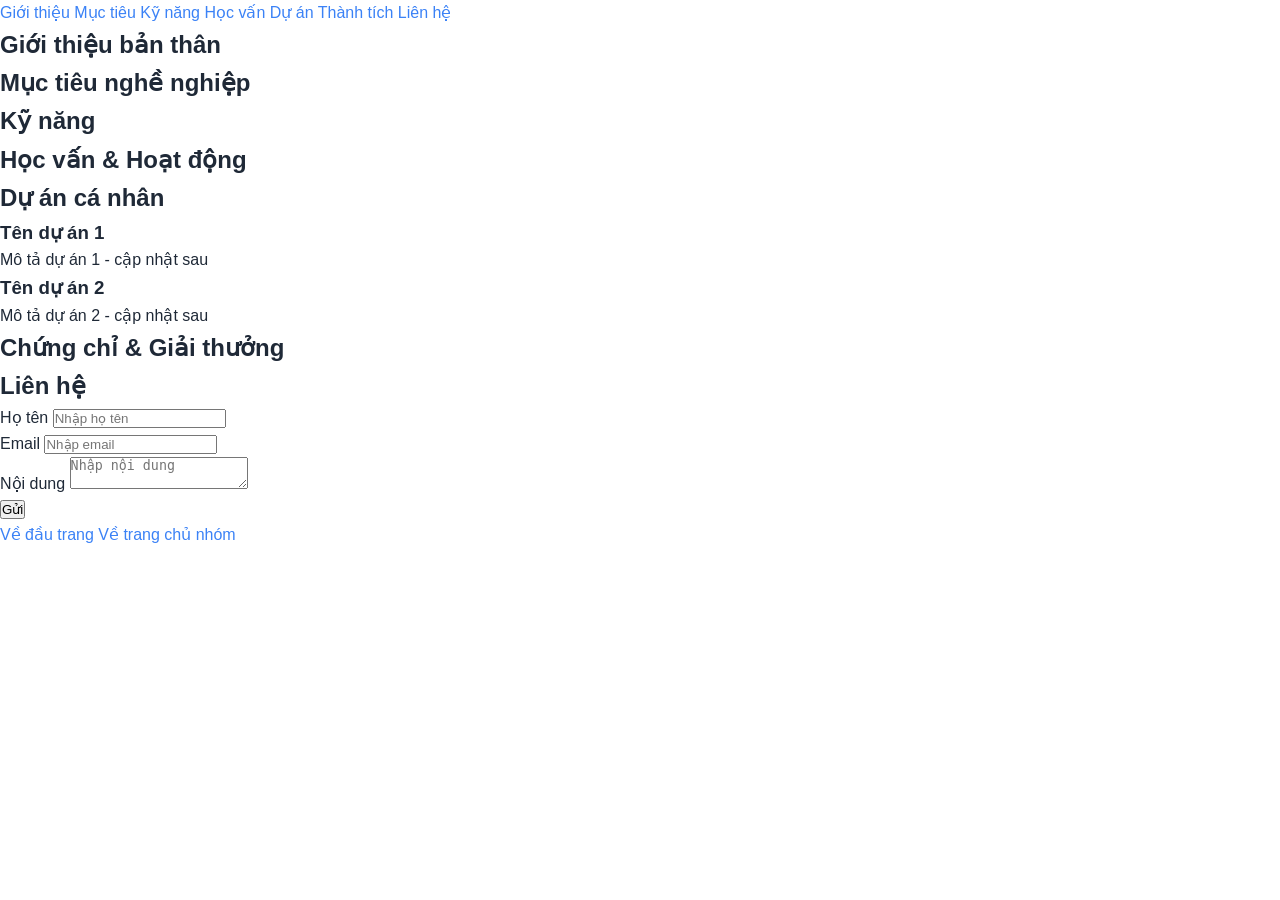
==== members/bao1.html @ be01720e "feat: setup project structure and template files for 6 members" ====
<!--
  bao1.html
  Mục đích: Trang portfolio cá nhân của Bảo 1.
  AI ĐƯỢC SỬA – Chỉ Bảo 1 sửa.
-->
<!DOCTYPE html>
<html lang="vi" data-theme="light">
<head>
  <meta charset="UTF-8">
  <meta name="viewport" content="width=device-width, initial-scale=1.0">
  <title>Portfolio - Bảo 1</title>
  <link rel="stylesheet" href="../css/base.css">
  <link rel="stylesheet" href="../css/member-common.css">
  <link rel="stylesheet" href="../css/members/bao1.css">
</head>
<body>

  <header class="site-header">
    <nav class="main-nav">
      <a href="#about">Giới thiệu</a>
      <a href="#goal">Mục tiêu</a>
      <a href="#skills">Kỹ năng</a>
      <a href="#education">Học vấn</a>
      <a href="#projects">Dự án</a>
      <a href="#awards">Thành tích</a>
      <a href="#contact">Liên hệ</a>
    </nav>
  </header>

  <main>

    <section id="about">
      <h1>Giới thiệu bản thân</h1>
    </section>

    <section id="goal">
      <h2>Mục tiêu nghề nghiệp</h2>
    </section>

    <section id="skills">
      <h2>Kỹ năng</h2>
    </section>

    <section id="education">
      <h2>Học vấn &amp; Hoạt động</h2>
    </section>

    <section id="projects">
      <h2>Dự án cá nhân</h2>
      <div class="project-card">
        <h3>Tên dự án 1</h3>
        <p>Mô tả dự án 1 - cập nhật sau</p>
      </div>
      <div class="project-card">
        <h3>Tên dự án 2</h3>
        <p>Mô tả dự án 2 - cập nhật sau</p>
      </div>
    </section>

    <section id="awards">
      <h2>Chứng chỉ &amp; Giải thưởng</h2>
    </section>

    <section id="contact">
      <h2>Liên hệ</h2>
      <form id="contact-form">
        <div class="form-group">
          <label for="contact-name">Họ tên</label>
          <input type="text" id="contact-name" name="name" placeholder="Nhập họ tên">
          <span class="error-message"></span>
        </div>
        <div class="form-group">
          <label for="contact-email">Email</label>
          <input type="email" id="contact-email" name="email" placeholder="Nhập email">
          <span class="error-message"></span>
        </div>
        <div class="form-group">
          <label for="contact-message">Nội dung</label>
          <textarea id="contact-message" name="message" placeholder="Nhập nội dung"></textarea>
          <span class="error-message"></span>
        </div>
        <button type="submit">Gửi</button>
      </form>
      <div id="contact-success" style="display:none;">
        Gửi thành công! Cảm ơn bạn đã liên hệ.
      </div>
    </section>

  </main>

  <footer class="site-footer">
    <a href="#" class="btn-top">Về đầu trang</a>
    <a href="../index.html" class="btn-home">Về trang chủ nhóm</a>
  </footer>

  <script src="../js/data.js"></script>
  <script src="../js/common.js"></script>
  <script src="../js/contact.js"></script>
  <script src="../js/members/bao1.js"></script>

</body>
</html>
---- css/base.css ----
/*
 * base.css
 * Mục đích: Khai báo biến CSS toàn cục, reset cơ bản, chế độ tối.
 * AI ĐƯỢC SỬA – Chỉ người phụ trách khung sửa.
 */

/* === Biến màu & font (sẽ chốt sau) === */
:root {
  --color-primary: #3b82f6;
  --color-primary-dark: #2563eb;
  --color-bg: #ffffff;
  --color-bg-secondary: #f3f4f6;
  --color-text: #1f2937;
  --color-text-secondary: #6b7280;
  --color-border: #e5e7eb;
  --color-success: #22c55e;
  --color-error: #ef4444;

  --font-family: "Segoe UI", Roboto, Arial, sans-serif; /* sẽ chốt sau */
  --font-size-base: 16px;
  --font-size-sm: 14px;
  --font-size-lg: 20px;
  --font-size-xl: 28px;

  --spacing-xs: 4px;
  --spacing-sm: 8px;
  --spacing-md: 16px;
  --spacing-lg: 24px;
  --spacing-xl: 32px;

  --border-radius: 8px;
  --border-radius-lg: 16px;
}

/* === Chế độ tối === */
[data-theme="dark"] {
  --color-primary: #60a5fa;
  --color-primary-dark: #3b82f6;
  --color-bg: #111827;
  --color-bg-secondary: #1f2937;
  --color-text: #f9fafb;
  --color-text-secondary: #9ca3af;
  --color-border: #374151;
}

/* === Reset cơ bản === */
*,
*::before,
*::after {
  box-sizing: border-box;
  margin: 0;
  padding: 0;
}

html {
  font-size: var(--font-size-base);
  scroll-behavior: smooth;
}

body {
  font-family: var(--font-family);
  color: var(--color-text);
  background-color: var(--color-bg);
  line-height: 1.6;
}

a {
  color: var(--color-primary);
  text-decoration: none;
}

img {
  max-width: 100%;
  height: auto;
  display: block;
}
---- css/member-common.css ----
/*
 * member-common.css
 * Mục đích: Khung chung cho trang cá nhân thành viên + style form liên hệ.
 * AI ĐƯỢC SỬA – Chỉ người phụ trách khung sửa.
 */

/* TODO: Style cho header, nav trang cá nhân */
/* TODO: Style cho các section chung (about, goal, skills, education, projects, awards) */
/* TODO: Style cho .project-card */
/* TODO: Style cho form liên hệ (#contact-form) */
/* TODO: Style cho .error-message, #contact-success */
/* TODO: Style cho footer trang cá nhân */
/* TODO: Responsive cho màn hình nhỏ */
---- css/members/bao1.css ----
/*
 * bao1.css
 * Mục đích: Đây là nơi cá nhân hóa giao diện của Bảo 1,
 *           ghi đè biến màu của base.css nếu muốn.
 * AI ĐƯỢC SỬA – Chỉ Bảo 1 sửa.
 */
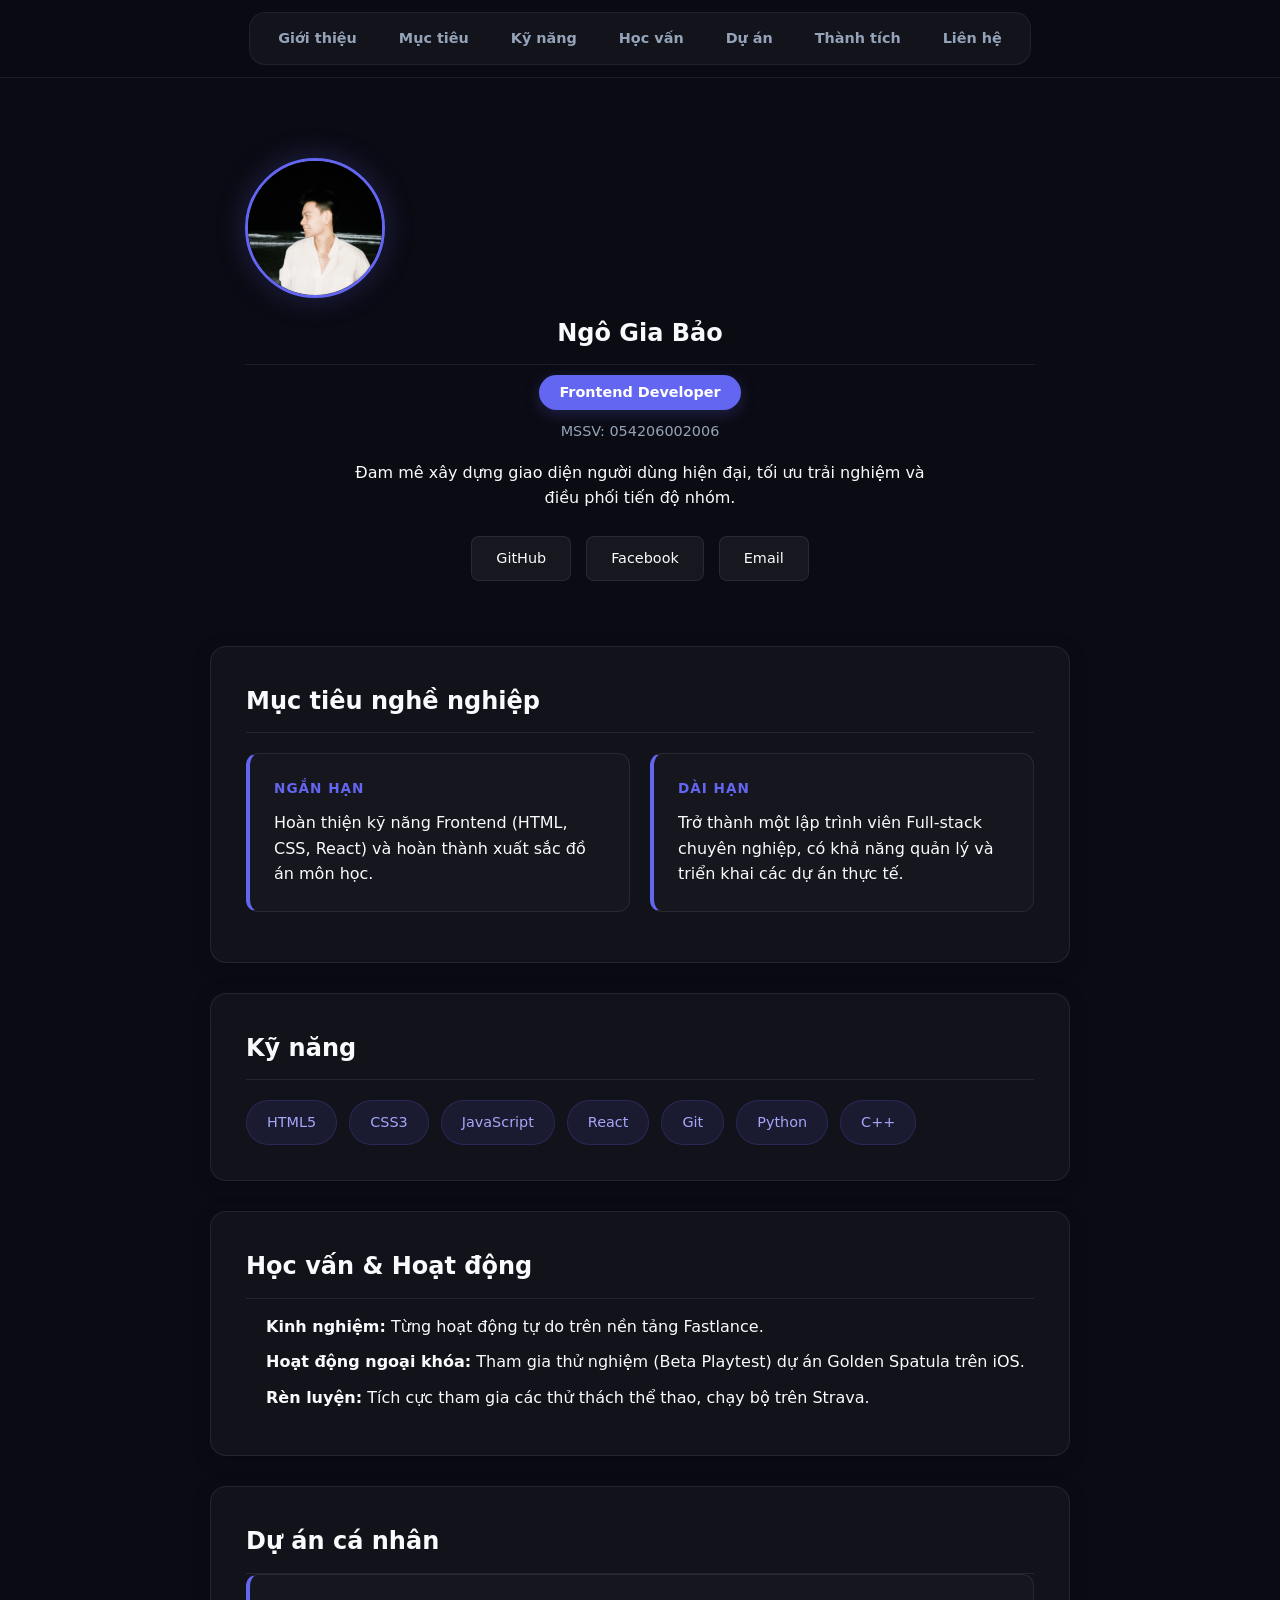
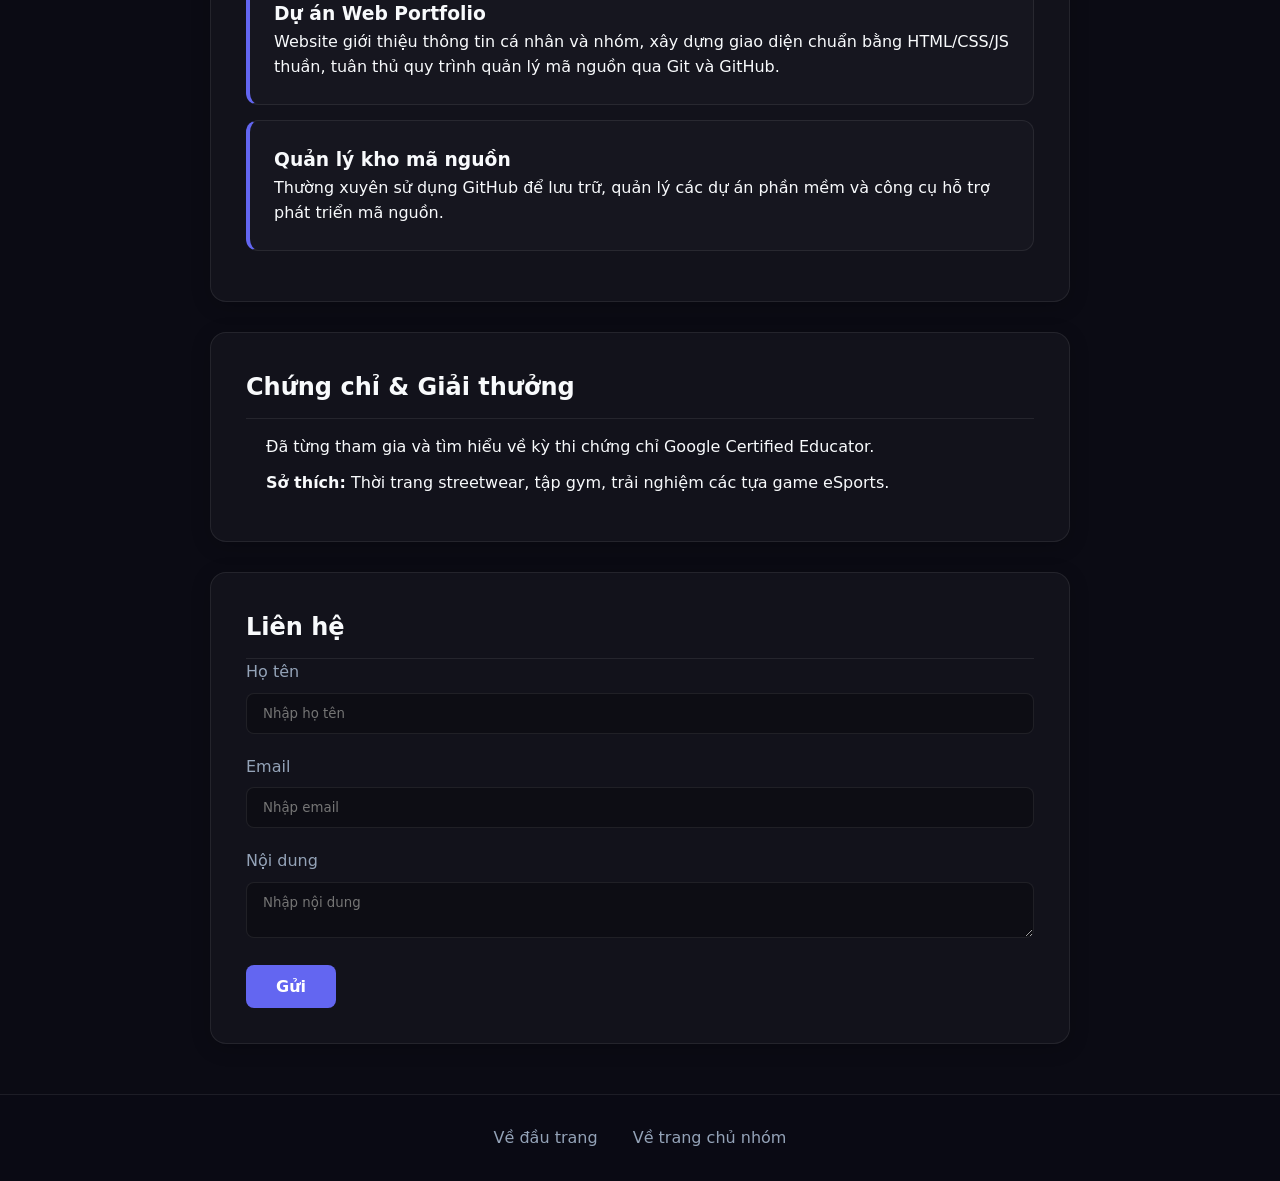
==== commit f136c68b: "Cập nhật giao diện trang bao1.html, css và avatar" ====
--- a/members/bao1.html
+++ b/members/bao1.html
@@ -1,20 +1,16 @@
-<!--
-  bao1.html
-  Mục đích: Trang portfolio cá nhân của Bảo 1.
-  AI ĐƯỢC SỬA – Chỉ Bảo 1 sửa.
--->
 <!DOCTYPE html>
-<html lang="vi" data-theme="light">
+<html lang="vi" data-theme="dark">
 <head>
   <meta charset="UTF-8">
   <meta name="viewport" content="width=device-width, initial-scale=1.0">
-  <title>Portfolio - Bảo 1</title>
+  <title>Portfolio - Ngô Gia Bảo</title>
   <link rel="stylesheet" href="../css/base.css">
   <link rel="stylesheet" href="../css/member-common.css">
   <link rel="stylesheet" href="../css/members/bao1.css">
 </head>
 <body>
 
+  <!-- ===== HEADER & NAV ===== -->
   <header class="site-header">
     <nav class="main-nav">
       <a href="#about">Giới thiệu</a>
@@ -27,57 +23,99 @@
     </nav>
   </header>
 
+  <!-- ===== MAIN CONTENT ===== -->
   <main>
 
-    <section id="about">
-      <h1>Giới thiệu bản thân</h1>
+    <!-- Section 1: Giới thiệu bản thân -->
+    <section id="about" class="hero-section">
+      <img src="../images/bao1/avatar.jpg" alt="Ngô Gia Bảo" class="avatar">
+      <h1>Ngô Gia Bảo</h1>
+      <span class="role-badge">Frontend Developer</span>
+      <p class="mssv">MSSV: 054206002006</p>
+      <p class="intro-text">Đam mê xây dựng giao diện người dùng hiện đại, tối ưu trải nghiệm và điều phối tiến độ nhóm.</p>
+      <div class="social-links">
+        <a href="https://github.com/gbao2510" target="_blank" class="social-btn">GitHub</a>
+        <a href="https://www.facebook.com/whos.gb" target="_blank" class="social-btn">Facebook</a>
+        <a href="mailto:baong2006@ut.edu" class="social-btn">Email</a>
+      </div>
     </section>
 
+    <!-- Section 2: Mục tiêu nghề nghiệp -->
     <section id="goal">
       <h2>Mục tiêu nghề nghiệp</h2>
+      <div class="goal-grid">
+        <div class="goal-card">
+          <div class="goal-tag">Ngắn hạn</div>
+          <p>Hoàn thiện kỹ năng Frontend (HTML, CSS, React) và hoàn thành xuất sắc đồ án môn học.</p>
+        </div>
+        <div class="goal-card">
+          <div class="goal-tag">Dài hạn</div>
+          <p>Trở thành một lập trình viên Full-stack chuyên nghiệp, có khả năng quản lý và triển khai các dự án thực tế.</p>
+        </div>
+      </div>
     </section>
 
+    <!-- Section 3: Kỹ năng -->
     <section id="skills">
       <h2>Kỹ năng</h2>
+      <div class="skills-grid">
+        <span class="skill-chip">HTML5</span>
+        <span class="skill-chip">CSS3</span>
+        <span class="skill-chip">JavaScript</span>
+        <span class="skill-chip">React</span>
+        <span class="skill-chip">Git</span>
+        <span class="skill-chip">Python</span>
+        <span class="skill-chip">C++</span>
+      </div>
     </section>
 
+    <!-- Section 4: Học vấn & Hoạt động -->
     <section id="education">
       <h2>Học vấn &amp; Hoạt động</h2>
+      <ul>
+        <li><strong>Kinh nghiệm:</strong> Từng hoạt động tự do trên nền tảng Fastlance.</li>
+        <li><strong>Hoạt động ngoại khóa:</strong> Tham gia thử nghiệm (Beta Playtest) dự án Golden Spatula trên iOS.</li>
+        <li><strong>Rèn luyện:</strong> Tích cực tham gia các thử thách thể thao, chạy bộ trên Strava.</li>
+      </ul>
     </section>
 
+    <!-- Section 5: Dự án cá nhân -->
     <section id="projects">
       <h2>Dự án cá nhân</h2>
       <div class="project-card">
-        <h3>Tên dự án 1</h3>
-        <p>Mô tả dự án 1 - cập nhật sau</p>
+        <h3>Dự án Web Portfolio</h3>
+        <p>Website giới thiệu thông tin cá nhân và nhóm, xây dựng giao diện chuẩn bằng HTML/CSS/JS thuần, tuân thủ quy trình quản lý mã nguồn qua Git và GitHub.</p>
       </div>
       <div class="project-card">
-        <h3>Tên dự án 2</h3>
-        <p>Mô tả dự án 2 - cập nhật sau</p>
+        <h3>Quản lý kho mã nguồn</h3>
+        <p>Thường xuyên sử dụng GitHub để lưu trữ, quản lý các dự án phần mềm và công cụ hỗ trợ phát triển mã nguồn.</p>
       </div>
     </section>
 
+    <!-- Section 6: Chứng chỉ & Giải thưởng -->
     <section id="awards">
       <h2>Chứng chỉ &amp; Giải thưởng</h2>
+      <ul>
+        <li>Đã từng tham gia và tìm hiểu về kỳ thi chứng chỉ Google Certified Educator.</li>
+        <li><strong>Sở thích:</strong> Thời trang streetwear, tập gym, trải nghiệm các tựa game eSports.</li>
+      </ul>
     </section>
 
+    <!-- Section 7: Form liên hệ -->
     <section id="contact">
       <h2>Liên hệ</h2>
       <form id="contact-form">
         <div class="form-group">
           <label for="contact-name">Họ tên</label>
           <input type="text" id="contact-name" name="name" placeholder="Nhập họ tên">
-          <span class="error-message"></span>
         </div>
         <div class="form-group">
           <label for="contact-email">Email</label>
           <input type="email" id="contact-email" name="email" placeholder="Nhập email">
-          <span class="error-message"></span>
         </div>
         <div class="form-group">
           <label for="contact-message">Nội dung</label>
           <textarea id="contact-message" name="message" placeholder="Nhập nội dung"></textarea>
-          <span class="error-message"></span>
         </div>
         <button type="submit">Gửi</button>
       </form>
@@ -88,15 +126,17 @@
 
   </main>
 
+  <!-- ===== FOOTER ===== -->
   <footer class="site-footer">
     <a href="#" class="btn-top">Về đầu trang</a>
     <a href="../index.html" class="btn-home">Về trang chủ nhóm</a>
   </footer>
 
+  <!-- ===== JS ===== -->
   <script src="../js/data.js"></script>
   <script src="../js/common.js"></script>
   <script src="../js/contact.js"></script>
   <script src="../js/members/bao1.js"></script>
 
 </body>
-</html>
+</html>
--- a/css/base.css
+++ b/css/base.css
@@ -1,76 +1,449 @@
-/*
- * base.css
- * Mục đích: Khai báo biến CSS toàn cục, reset cơ bản, chế độ tối.
- * AI ĐƯỢC SỬA – Chỉ người phụ trách khung sửa.
- */
-
-/* === Biến màu & font (sẽ chốt sau) === */
+/* ============================================================
+   🎨 BASE STYLESHEET — PORTFOLIO NHÓM 03
+   ============================================================
+   Mục đích: Biến CSS toàn cục, reset cơ bản, dark mode,
+   preloader, custom cursor, typography & hiệu ứng dùng chung.
+   ============================================================ */
+
+/* ============================================================
+   BIẾN CSS (CSS VARIABLES) — Ký hiệu thiết kế
+   ============================================================ */
 :root {
-  --color-primary: #3b82f6;
-  --color-primary-dark: #2563eb;
-  --color-bg: #ffffff;
-  --color-bg-secondary: #f3f4f6;
-  --color-text: #1f2937;
-  --color-text-secondary: #6b7280;
-  --color-border: #e5e7eb;
-  --color-success: #22c55e;
-  --color-error: #ef4444;
-
-  --font-family: "Segoe UI", Roboto, Arial, sans-serif; /* sẽ chốt sau */
-  --font-size-base: 16px;
-  --font-size-sm: 14px;
-  --font-size-lg: 20px;
-  --font-size-xl: 28px;
-
-  --spacing-xs: 4px;
-  --spacing-sm: 8px;
-  --spacing-md: 16px;
-  --spacing-lg: 24px;
-  --spacing-xl: 32px;
-
-  --border-radius: 8px;
-  --border-radius-lg: 16px;
-}
-
-/* === Chế độ tối === */
+  /* Màu sắc (Colors) — Giao diện Sáng (Light Theme) */
+  --bg-primary: #FAFAFF;
+  --bg-secondary: #F3F4F8;
+  --bg-card: #ffffff;
+  --bg-dark-section: #0F0F1A;
+  --text-primary: #111827;
+  --text-secondary: #6B7280;
+  --text-muted: #9CA3AF;
+  --text-on-dark: #F3F4F6;
+  --border-color: rgba(17, 24, 39, 0.08);
+  --border-hover: rgba(17, 24, 39, 0.16);
+
+  /* Accent — Bảng màu Indigo */
+  --accent: #4F46E5;
+  --accent-dark: #3730A3;
+  --accent-glow: rgba(79, 70, 229, 0.18);
+  --accent-text: #FFFFFF;
+
+  /* Gradient cho chữ "03" */
+  --gradient-03: linear-gradient(135deg, #4F46E5 0%, #7C3AED 100%);
+
+  /* Thanh điều hướng mờ */
+  --navbar-bg: rgba(250, 250, 255, 0.85);
+  --overlay-bg: rgba(0, 0, 0, 0.65);
+  --overlay-bg-strong: rgba(0, 0, 0, 0.8);
+  --footer-border: rgba(255, 255, 255, 0.05);
+
+  /* Màn hình tải (Preloader) */
+  --preloader-bg: var(--accent);
+  --preloader-text: var(--accent-text);
+  --preloader-bar-bg: rgba(255, 255, 255, 0.25);
+  --preloader-bar-fill: var(--accent-text);
+
+  /* Kiểu chữ (Typography) */
+  --font-primary: "Inter", -apple-system, BlinkMacSystemFont, "Segoe UI", sans-serif;
+  --font-display: "Space Grotesk", "Inter", sans-serif;
+
+  /* Khoảng cách (Spacing) */
+  --section-padding: 120px 0;
+  --container-width: 1200px;
+  --container-padding: 0 clamp(20px, 5vw, 80px);
+
+  /* Hiệu ứng chuyển cảnh (Transitions) */
+  --ease-out-expo: cubic-bezier(0.16, 1, 0.3, 1);
+  --ease-out-quart: cubic-bezier(0.25, 1, 0.5, 1);
+  --transition-fast: 0.2s var(--ease-out-quart);
+  --transition-medium: 0.4s var(--ease-out-expo);
+  --transition-slow: 0.8s var(--ease-out-expo);
+
+  /* Bo góc (Border Radius) */
+  --radius-sm: 8px;
+  --radius-md: 12px;
+  --radius-lg: 20px;
+  --radius-xl: 28px;
+
+  /* Đổ bóng (Shadows) */
+  --shadow-sm: 0 1px 3px rgba(0, 0, 0, 0.04), 0 1px 2px rgba(0, 0, 0, 0.06);
+  --shadow-md: 0 4px 16px rgba(0, 0, 0, 0.06), 0 1px 4px rgba(0, 0, 0, 0.04);
+  --shadow-lg: 0 12px 40px rgba(0, 0, 0, 0.08), 0 4px 12px rgba(0, 0, 0, 0.04);
+  --shadow-xl: 0 20px 60px rgba(0, 0, 0, 0.1), 0 8px 20px rgba(0, 0, 0, 0.06);
+}
+
+/* Giao diện Tối (Dark Theme) */
 [data-theme="dark"] {
-  --color-primary: #60a5fa;
-  --color-primary-dark: #3b82f6;
-  --color-bg: #111827;
-  --color-bg-secondary: #1f2937;
-  --color-text: #f9fafb;
-  --color-text-secondary: #9ca3af;
-  --color-border: #374151;
-}
-
-/* === Reset cơ bản === */
-*,
-*::before,
-*::after {
-  box-sizing: border-box;
+  --bg-primary: #0F0F1A;
+  --bg-secondary: #181828;
+  --bg-card: #1E1E32;
+  --bg-dark-section: #0A0A12;
+  --text-primary: #F3F4F6;
+  --text-secondary: #9CA3AF;
+  --text-muted: #6B7280;
+  --text-on-dark: #F3F4F6;
+  --border-color: rgba(255, 255, 255, 0.08);
+  --border-hover: rgba(255, 255, 255, 0.18);
+
+  /* Accent Tối: Sáng hơn một chút (#6366F1) để đủ tương phản trên nền tối */
+  --accent: #6366F1;
+  --accent-dark: #4F46E5;
+  --accent-glow: rgba(99, 102, 241, 0.25);
+  --accent-text: #FFFFFF;
+
+  /* Gradient cho chữ "03" */
+  --gradient-03: linear-gradient(135deg, #4F46E5 0%, #7C3AED 100%);
+
+  /* Thanh điều hướng mờ */
+  --navbar-bg: rgba(15, 15, 26, 0.85);
+  --overlay-bg: rgba(0, 0, 0, 0.65);
+  --overlay-bg-strong: rgba(0, 0, 0, 0.8);
+  --footer-border: rgba(255, 255, 255, 0.05);
+
+  /* Màn hình tải (Preloader) */
+  --preloader-bg: var(--accent);
+  --preloader-text: var(--accent-text);
+  --preloader-bar-bg: rgba(255, 255, 255, 0.25);
+  --preloader-bar-fill: var(--accent-text);
+
+  --shadow-sm: 0 1px 3px rgba(0, 0, 0, 0.3);
+  --shadow-md: 0 4px 16px rgba(0, 0, 0, 0.4);
+  --shadow-lg: 0 12px 40px rgba(0, 0, 0, 0.5);
+  --shadow-xl: 0 20px 60px rgba(0, 0, 0, 0.6);
+}
+
+/* ============================================================
+   RESET VÀ STYLE CƠ BẢN (RESET & BASE STYLES)
+   ============================================================ */
+*, *::before, *::after {
   margin: 0;
   padding: 0;
+  box-sizing: border-box;
 }
 
 html {
-  font-size: var(--font-size-base);
   scroll-behavior: smooth;
+  font-size: 16px;
+  -webkit-font-smoothing: antialiased;
+  -moz-osx-font-smoothing: grayscale;
 }
 
 body {
-  font-family: var(--font-family);
-  color: var(--color-text);
-  background-color: var(--color-bg);
+  font-family: var(--font-primary);
+  background-color: var(--bg-primary);
+  color: var(--text-primary);
   line-height: 1.6;
+  overflow-x: hidden;
+  transition: background-color 0.5s var(--ease-out-expo),
+              color 0.5s var(--ease-out-expo);
+}
+
+body.modal-open {
+  overflow: hidden;
 }
 
 a {
-  color: var(--color-primary);
   text-decoration: none;
+  color: inherit;
+  transition: color var(--transition-fast);
+}
+
+ul {
+  list-style: none;
 }
 
 img {
   max-width: 100%;
-  height: auto;
   display: block;
 }
+
+button {
+  border: none;
+  background: none;
+  cursor: pointer;
+  font-family: inherit;
+}
+
+/* ============================================================
+   CÁC NÚT BẤM (BUTTONS)
+   ============================================================ */
+.btn {
+  display: inline-flex;
+  align-items: center;
+  gap: 8px;
+  padding: 14px 28px;
+  font-size: 0.9rem;
+  font-weight: 600;
+  border-radius: var(--radius-xl);
+  transition: all var(--transition-medium);
+  cursor: pointer;
+  letter-spacing: 0.01em;
+}
+
+.btn-primary {
+  background: var(--accent);
+  color: var(--accent-text);
+  box-shadow: 0 4px 20px var(--accent-glow);
+}
+
+.btn-primary:hover {
+  background: var(--accent-dark);
+  transform: translateY(-2px);
+  box-shadow: 0 8px 30px var(--accent-glow);
+}
+
+.btn-primary svg {
+  transition: transform var(--transition-fast);
+}
+
+.btn-primary:hover svg {
+  transform: translate(3px, -3px);
+}
+
+.btn-outline {
+  border: 1.5px solid var(--border-hover);
+  color: var(--text-primary);
+  background: transparent;
+}
+
+.btn-outline:hover {
+  border-color: var(--accent);
+  color: var(--accent);
+  background: var(--accent-glow);
+  transform: translateY(-2px);
+}
+
+/* ============================================================
+   MÀN HÌNH TẢI (PRELOADER)
+   ============================================================ */
+#preloader {
+  position: fixed;
+  top: 0;
+  left: 0;
+  width: 100%;
+  height: 100%;
+  background: var(--preloader-bg);
+  z-index: 10000;
+  display: flex;
+  flex-direction: column;
+  align-items: center;
+  justify-content: center;
+  gap: 30px;
+  transition: transform 0.8s var(--ease-out-expo);
+}
+
+#preloader.done {
+  transform: translateY(-100%);
+  pointer-events: none;
+}
+
+.preloader-text {
+  display: flex;
+  flex-direction: column;
+  align-items: center;
+  gap: 2px;
+}
+
+.preloader-hello,
+.preloader-world {
+  font-family: var(--font-display);
+  font-size: clamp(2rem, 6vw, 4rem);
+  font-weight: 800;
+  color: var(--preloader-text);
+  letter-spacing: -0.02em;
+  line-height: 1;
+}
+
+.preloader-world {
+  opacity: 0.5;
+}
+
+.preloader-bar {
+  width: 200px;
+  height: 3px;
+  background: var(--preloader-bar-bg);
+  border-radius: 10px;
+  overflow: hidden;
+}
+
+.preloader-bar-fill {
+  height: 100%;
+  width: 0%;
+  background: var(--preloader-bar-fill);
+  border-radius: 10px;
+  animation: preloaderFill 1.3s var(--ease-out-expo) forwards;
+}
+
+@keyframes preloaderFill {
+  to { width: 100%; }
+}
+
+/* ============================================================
+   CON TRỎ CHUỘT TÙY CHỈNH (CUSTOM CURSOR - chỉ desktop)
+   ============================================================ */
+.cursor-dot {
+  position: fixed;
+  top: 0;
+  left: 0;
+  width: 8px;
+  height: 8px;
+  background: var(--accent);
+  border-radius: 50%;
+  pointer-events: none;
+  z-index: 9999;
+  transform: translate(-50%, -50%);
+  transition: width 0.3s, height 0.3s, background 0.3s;
+}
+
+.cursor-ring {
+  position: fixed;
+  top: 0;
+  left: 0;
+  width: 40px;
+  height: 40px;
+  border: 1.5px solid var(--accent);
+  border-radius: 50%;
+  pointer-events: none;
+  z-index: 9998;
+  transform: translate(-50%, -50%);
+  transition: width 0.3s, height 0.3s, border-color 0.3s, opacity 0.3s;
+  opacity: 0.5;
+}
+
+.cursor-dot.hovering {
+  width: 48px;
+  height: 48px;
+  background: var(--accent-glow);
+}
+
+.cursor-ring.hovering {
+  width: 48px;
+  height: 48px;
+  opacity: 0;
+}
+
+@media (hover: none) {
+  .cursor-dot, .cursor-ring {
+    display: none !important;
+  }
+}
+
+/* Shared floating background circles */
+.hero-bg-shapes .hero-shape,
+.members-bg-shapes .hero-shape {
+  position: absolute;
+  border-radius: 50%;
+  border: 1px solid var(--border-color);
+  animation: floatShape 20s infinite ease-in-out;
+}
+
+.hero-bg-shapes .shape-1,
+.members-bg-shapes .shape-1 {
+  width: 600px;
+  height: 600px;
+  top: -10%;
+  right: -10%;
+  animation-duration: 25s;
+}
+
+.hero-bg-shapes .shape-2,
+.members-bg-shapes .shape-2 {
+  width: 400px;
+  height: 400px;
+  bottom: -5%;
+  left: -5%;
+  animation-duration: 20s;
+  animation-delay: -5s;
+}
+
+.hero-bg-shapes .shape-3,
+.members-bg-shapes .shape-3 {
+  width: 250px;
+  height: 250px;
+  top: 30%;
+  left: 20%;
+  animation-duration: 15s;
+  animation-delay: -10s;
+}
+
+@keyframes floatShape {
+  0%, 100% { transform: translate(0, 0) rotate(0deg); }
+  25% { transform: translate(30px, -30px) rotate(5deg); }
+  50% { transform: translate(-20px, 20px) rotate(-3deg); }
+  75% { transform: translate(15px, 10px) rotate(2deg); }
+}
+
+/* ============================================================
+   REVEAL ANIMATIONS (Intersection Observer)
+   ============================================================ */
+.reveal-up {
+  opacity: 0;
+  transform: translateY(60px);
+  transition: opacity 0.8s var(--ease-out-expo),
+              transform 0.8s var(--ease-out-expo);
+}
+
+.reveal-up.visible {
+  opacity: 1;
+  transform: translateY(0);
+}
+
+.reveal-stagger > * {
+  opacity: 0;
+  transform: translateY(40px);
+  transition: opacity 0.6s var(--ease-out-expo),
+              transform 0.6s var(--ease-out-expo);
+}
+
+.reveal-stagger.visible > *:nth-child(1) { transition-delay: 0s; }
+.reveal-stagger.visible > *:nth-child(2) { transition-delay: 0.08s; }
+.reveal-stagger.visible > *:nth-child(3) { transition-delay: 0.16s; }
+.reveal-stagger.visible > *:nth-child(4) { transition-delay: 0.24s; }
+.reveal-stagger.visible > *:nth-child(5) { transition-delay: 0.32s; }
+.reveal-stagger.visible > *:nth-child(6) { transition-delay: 0.4s; }
+
+.reveal-stagger.visible > * {
+  opacity: 1;
+  transform: translateY(0);
+}
+
+.reveal-text {
+  opacity: 0;
+  transform: translateY(30px);
+  transition: opacity 0.8s var(--ease-out-expo),
+              transform 0.8s var(--ease-out-expo);
+}
+
+.reveal-text.visible {
+  opacity: 1;
+  transform: translateY(0);
+}
+
+/* ============================================================
+   UTILITY: Selection & Scrollbar
+   ============================================================ */
+::selection {
+  background: var(--accent);
+  color: var(--accent-text);
+}
+
+::-moz-selection {
+  background: var(--accent);
+  color: var(--accent-text);
+}
+
+::-webkit-scrollbar {
+  width: 8px;
+}
+
+::-webkit-scrollbar-track {
+  background: var(--bg-primary);
+}
+
+::-webkit-scrollbar-thumb {
+  background: var(--border-hover);
+  border-radius: 4px;
+}
+
+::-webkit-scrollbar-thumb:hover {
+  background: var(--text-muted);
+}
--- a/css/member-common.css
+++ b/css/member-common.css
@@ -1,7 +1,6 @@
 /*
  * member-common.css
  * Mục đích: Khung chung cho trang cá nhân thành viên + style form liên hệ.
- * AI ĐƯỢC SỬA – Chỉ người phụ trách khung sửa.
  */
 
 /* TODO: Style cho header, nav trang cá nhân */
--- a/css/members/bao1.css
+++ b/css/members/bao1.css
@@ -1,6 +1,325 @@
-/*
- * bao1.css
- * Mục đích: Đây là nơi cá nhân hóa giao diện của Bảo 1,
- *           ghi đè biến màu của base.css nếu muốn.
- * AI ĐƯỢC SỬA – Chỉ Bảo 1 sửa.
- */
+/* ============================================================
+   css/members/bao1.css - Portfolio Ngô Gia Bảo
+   Style Dark Theme & Glassmorphism & Pill Nav (Đồng bộ nhóm 03)
+   ============================================================ */
+
+/* 1. BIẾN MÀU (CSS VARIABLES) */
+:root, [data-theme="dark"] {
+  --accent: #6366F1;
+  --accent-dark: #4F46E5;
+  --accent-glow: rgba(99, 102, 241, 0.25);
+  
+  --bg-primary: #0B0B14;
+  --bg-secondary: #121222;
+  --bg-card: rgba(255, 255, 255, 0.03);
+  
+  --text-primary: #F8FAFC;
+  --text-secondary: #94A3B8;
+  --border-color: rgba(255, 255, 255, 0.08);
+}
+
+/* 2. CHUNG & RESET CƠ BẢN */
+html {
+  scroll-behavior: smooth;
+}
+
+body {
+  font-family: 'Inter', system-ui, -apple-system, BlinkMacSystemFont, "Segoe UI", Roboto, sans-serif;
+  background-color: var(--bg-primary);
+  color: var(--text-primary);
+  margin: 0;
+  padding: 0;
+  line-height: 1.6;
+}
+
+/* 3. HEADER & THANH NAV BO TRÒN (PILL NAV) */
+.site-header {
+  background: rgba(11, 11, 20, 0.85);
+  backdrop-filter: blur(12px);
+  -webkit-backdrop-filter: blur(12px);
+  padding: 12px 0;
+  position: sticky;
+  top: 0;
+  z-index: 1000;
+  border-bottom: 1px solid var(--border-color);
+}
+
+.main-nav {
+  display: flex;
+  justify-content: center;
+  align-items: center;
+  gap: 6px;
+  background: rgba(255, 255, 255, 0.04);
+  padding: 6px 10px;
+  border-radius: 16px;
+  width: fit-content;
+  margin: 0 auto;
+  border: 1px solid rgba(255, 255, 255, 0.06);
+}
+
+.main-nav a {
+  color: var(--text-secondary);
+  text-decoration: none;
+  font-weight: 600;
+  font-size: 0.9rem;
+  padding: 8px 18px;
+  border-radius: 10px;
+  transition: all 0.25s cubic-bezier(0.16, 1, 0.3, 1);
+}
+
+.main-nav a:hover,
+.main-nav a.active {
+  background: #4F46E5;
+  color: #FFFFFF;
+  box-shadow: 0 4px 14px rgba(79, 70, 229, 0.35);
+}
+
+/* 4. KHUNG NỘI DUNG CHÍNH (MAIN & SECTIONS) */
+main {
+  max-width: 900px;
+  margin: 40px auto;
+  padding: 0 20px;
+}
+
+section {
+  background: var(--bg-card);
+  padding: 35px;
+  margin-bottom: 30px;
+  border-radius: 16px;
+  border: 1px solid var(--border-color);
+  box-shadow: 0 4px 20px rgba(0, 0, 0, 0.2);
+  transition: transform 0.3s ease, box-shadow 0.3s ease, border-color 0.3s ease;
+}
+
+section:hover {
+  transform: translateY(-4px);
+  box-shadow: 0 8px 30px rgba(0, 0, 0, 0.4);
+  border-color: rgba(99, 102, 241, 0.3);
+}
+
+h1, h2 {
+  color: var(--text-primary);
+  border-bottom: 1px solid var(--border-color);
+  padding-bottom: 12px;
+  margin-top: 0;
+  font-weight: 700;
+}
+
+/* 5. SECTION HERO (GIỚI THIỆU) */
+.hero-section {
+  text-align: center;
+  padding-top: 40px;
+  background: transparent;
+  border: none;
+  box-shadow: none;
+}
+
+.hero-section:hover {
+  transform: none;
+  border-color: transparent;
+  box-shadow: none;
+}
+
+.avatar {
+  width: 140px;
+  height: 140px;
+  border-radius: 50%;
+  object-fit: cover;
+  border: 3px solid var(--accent);
+  box-shadow: 0 0 30px var(--accent-glow);
+  margin-bottom: 16px;
+  transition: transform 0.4s ease;
+}
+
+.avatar:hover {
+  transform: scale(1.05) translateY(-5px);
+}
+
+.role-badge {
+  display: inline-block;
+  background: var(--accent);
+  color: #FFF;
+  font-weight: 600;
+  padding: 6px 20px;
+  border-radius: 30px;
+  font-size: 0.9rem;
+  margin: 10px 0;
+  box-shadow: 0 4px 15px var(--accent-glow);
+}
+
+.mssv {
+  color: var(--text-secondary);
+  font-size: 0.9rem;
+  margin: 0 0 16px 0;
+}
+
+.intro-text {
+  max-width: 600px;
+  margin: 0 auto;
+  color: var(--text-primary);
+}
+
+/* SOCIAL BUTTONS */
+.social-links {
+  display: flex;
+  gap: 15px;
+  justify-content: center;
+  margin-top: 25px;
+}
+
+.social-btn {
+  padding: 10px 24px;
+  background: rgba(255, 255, 255, 0.05);
+  border: 1px solid var(--border-color);
+  border-radius: 8px;
+  color: var(--text-primary);
+  text-decoration: none;
+  font-weight: 500;
+  font-size: 0.9rem;
+  transition: all 0.3s ease;
+}
+
+.social-btn:hover {
+  background: var(--accent);
+  border-color: var(--accent);
+  color: #FFF;
+  transform: translateY(-3px);
+  box-shadow: 0 4px 15px var(--accent-glow);
+}
+
+/* 6. MỤC TIÊU & DỰ ÁN */
+.goal-grid {
+  display: grid;
+  grid-template-columns: repeat(auto-fit, minmax(260px, 1fr));
+  gap: 20px;
+  margin-top: 20px;
+}
+
+.goal-card, .project-card {
+  background: rgba(255, 255, 255, 0.02);
+  padding: 24px;
+  border-radius: 12px;
+  border: 1px solid var(--border-color);
+  border-left: 4px solid var(--accent);
+  transition: background 0.3s ease;
+  margin-bottom: 15px;
+}
+
+.goal-card:hover, .project-card:hover {
+  background: rgba(255, 255, 255, 0.04);
+}
+
+.goal-tag {
+  font-weight: 700;
+  color: var(--accent);
+  margin-bottom: 10px;
+  text-transform: uppercase;
+  font-size: 0.85rem;
+  letter-spacing: 1px;
+}
+
+/* 7. SKILL CHIPS */
+.skills-grid {
+  display: flex;
+  flex-wrap: wrap;
+  gap: 12px;
+  margin-top: 20px;
+}
+
+.skill-chip {
+  background: rgba(99, 102, 241, 0.1);
+  color: #A5A6F6;
+  padding: 10px 20px;
+  border-radius: 30px;
+  font-weight: 500;
+  font-size: 0.9rem;
+  border: 1px solid rgba(99, 102, 241, 0.2);
+  transition: all 0.3s ease;
+}
+
+.skill-chip:hover {
+  background: var(--accent);
+  color: #FFF;
+  transform: translateY(-3px);
+  box-shadow: 0 4px 15px var(--accent-glow);
+}
+
+/* 8. HỌC VẤN & THÀNH TÍCH */
+#education ul, #awards ul {
+  padding-left: 20px;
+  margin-top: 15px;
+}
+
+#education li, #awards li {
+  margin-bottom: 10px;
+  color: var(--text-primary);
+}
+
+/* 9. FORM LIÊN HỆ */
+#contact-form .form-group {
+  margin-bottom: 20px;
+}
+
+#contact-form label {
+  display: block;
+  margin-bottom: 8px;
+  font-weight: 500;
+  color: var(--text-secondary);
+}
+
+#contact-form input, #contact-form textarea {
+  width: 100%;
+  padding: 12px 16px;
+  background: rgba(0, 0, 0, 0.25);
+  border: 1px solid var(--border-color);
+  border-radius: 8px;
+  color: var(--text-primary);
+  box-sizing: border-box;
+  font-family: inherit;
+  transition: border-color 0.3s;
+}
+
+#contact-form input:focus, #contact-form textarea:focus {
+  outline: none;
+  border-color: var(--accent);
+  background: rgba(0, 0, 0, 0.4);
+}
+
+#contact-form button {
+  background: var(--accent);
+  color: #FFF;
+  padding: 12px 30px;
+  border: none;
+  border-radius: 8px;
+  cursor: pointer;
+  font-weight: 600;
+  font-size: 1rem;
+  transition: all 0.3s ease;
+}
+
+#contact-form button:hover {
+  background: var(--accent-dark);
+  transform: translateY(-2px);
+  box-shadow: 0 4px 15px var(--accent-glow);
+}
+
+/* 10. FOOTER */
+.site-footer {
+  text-align: center;
+  padding: 30px;
+  background: rgba(11, 11, 20, 0.9);
+  border-top: 1px solid var(--border-color);
+  margin-top: 50px;
+}
+
+.site-footer a {
+  color: var(--text-secondary);
+  margin: 0 15px;
+  text-decoration: none;
+  font-weight: 500;
+  transition: color 0.3s;
+}
+
+.site-footer a:hover {
+  color: var(--accent);
+}
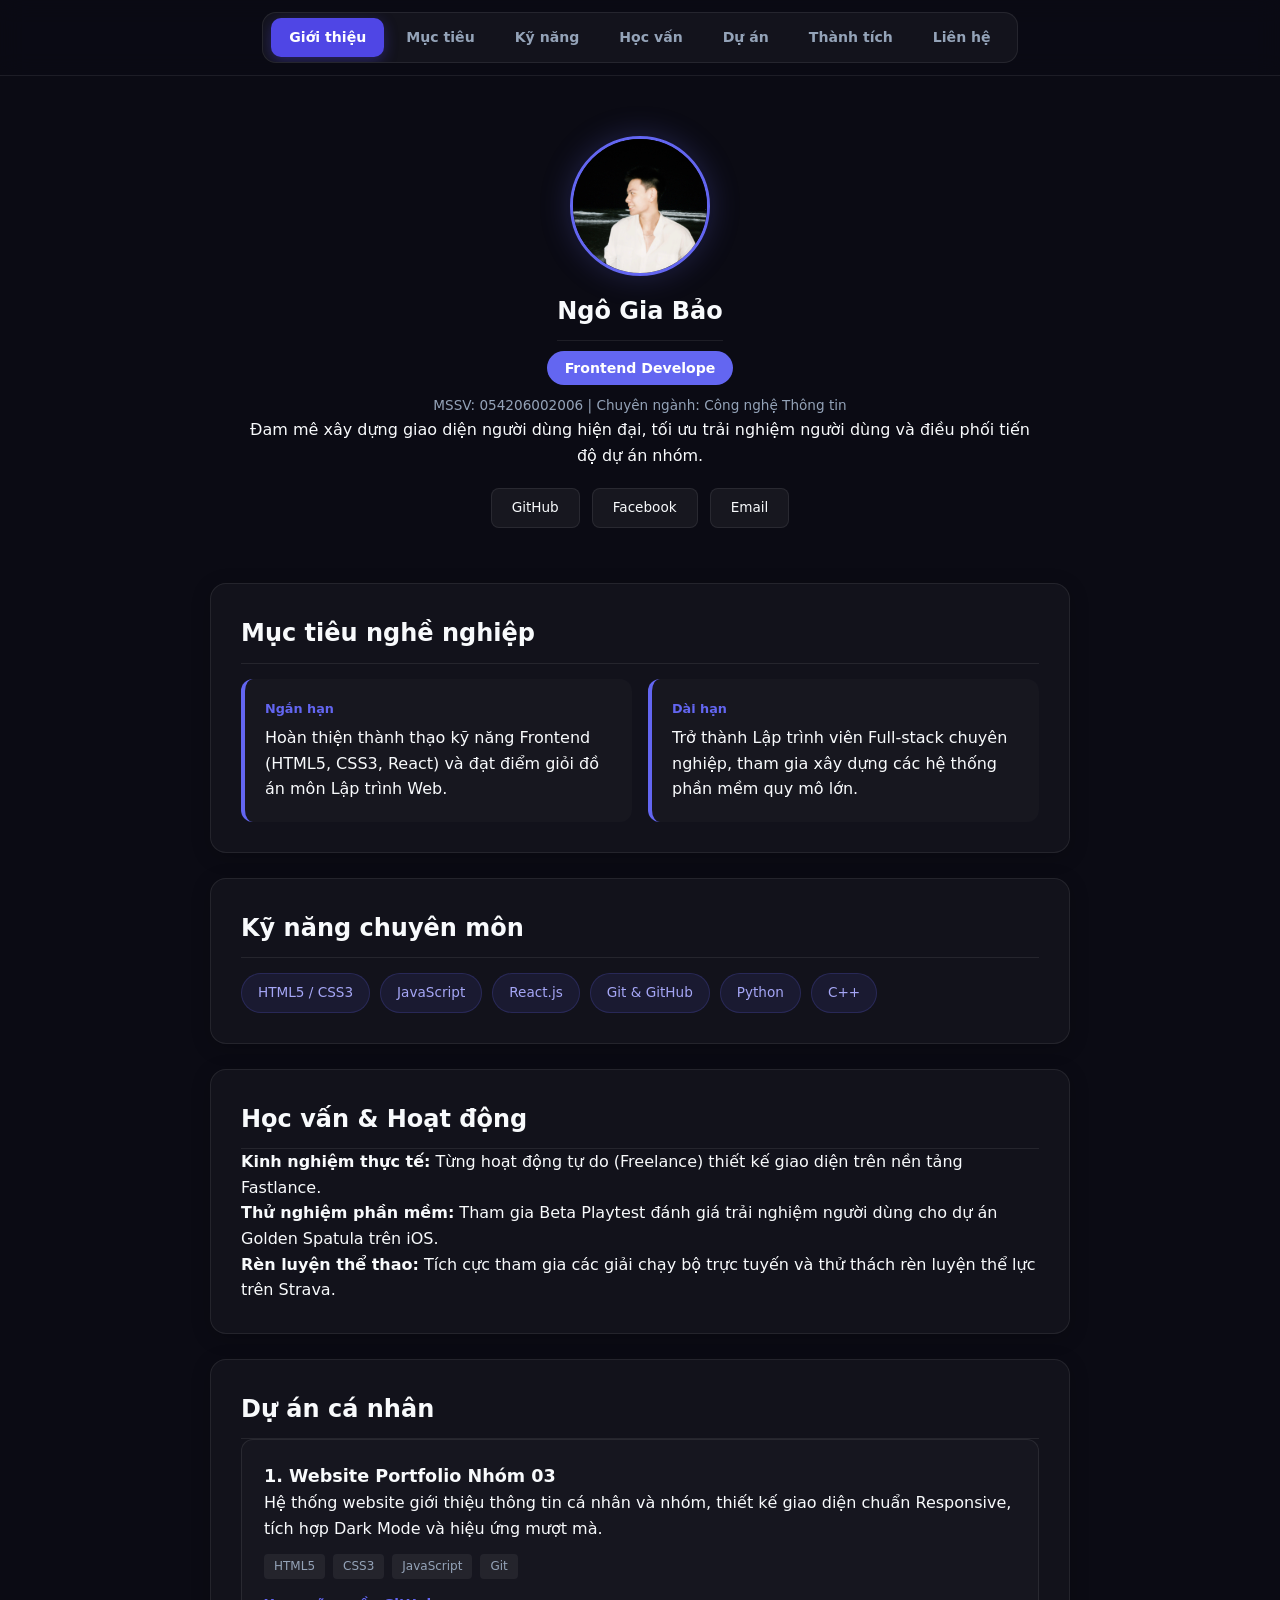
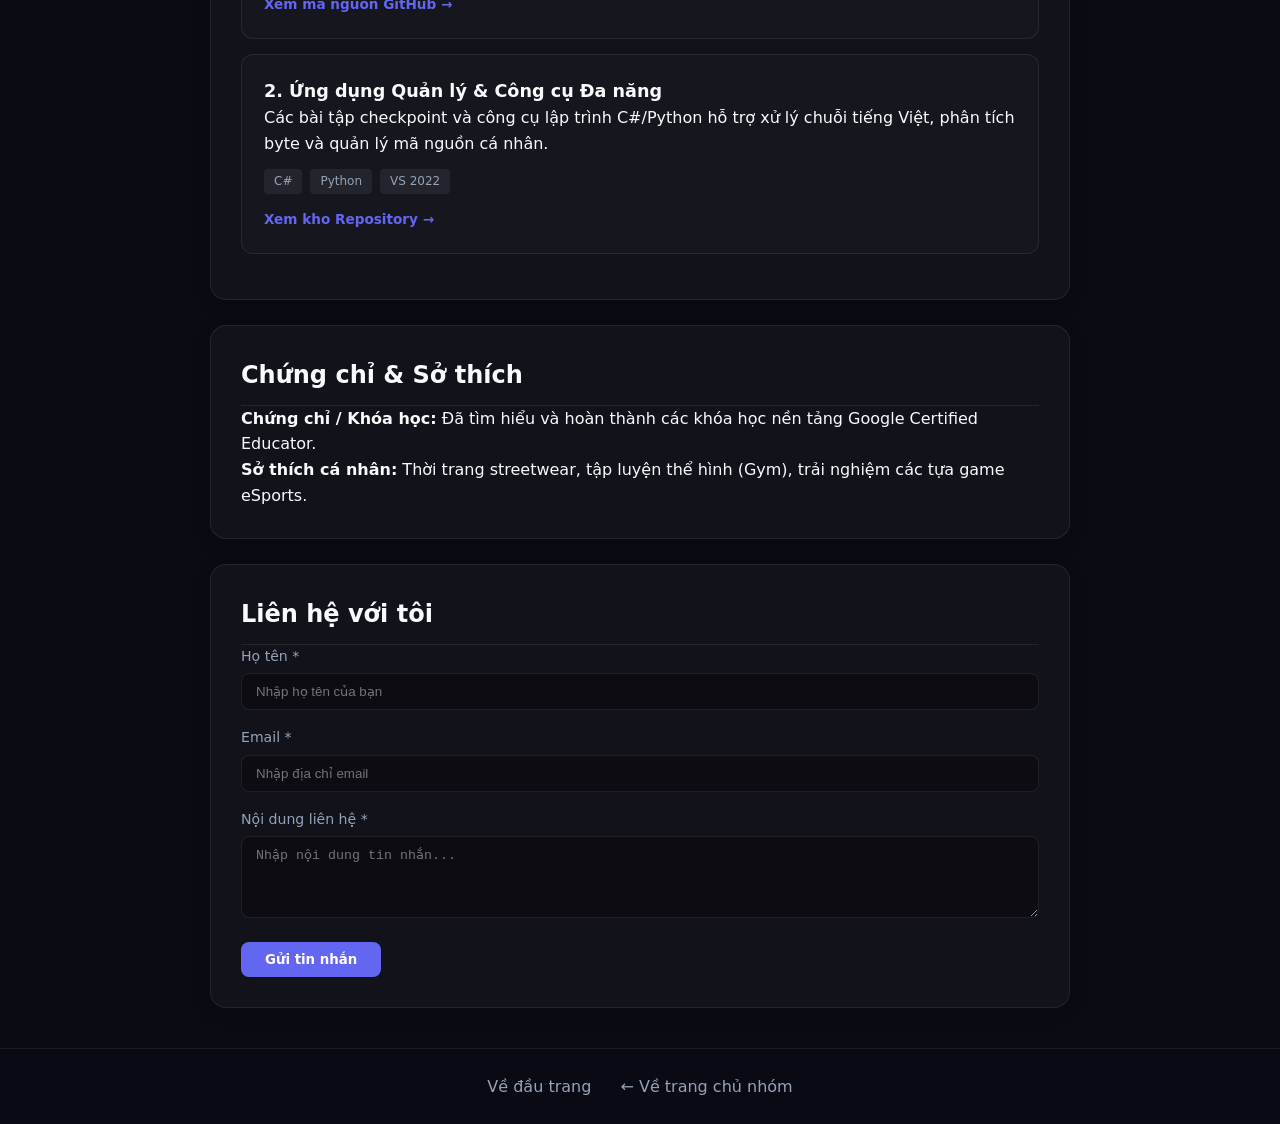
==== commit f091efe8: "update code" ====
--- a/members/bao1.html
+++ b/members/bao1.html
@@ -13,13 +13,13 @@
   <!-- ===== HEADER & NAV ===== -->
   <header class="site-header">
     <nav class="main-nav">
-      <a href="#about">Giới thiệu</a>
-      <a href="#goal">Mục tiêu</a>
-      <a href="#skills">Kỹ năng</a>
-      <a href="#education">Học vấn</a>
-      <a href="#projects">Dự án</a>
-      <a href="#awards">Thành tích</a>
-      <a href="#contact">Liên hệ</a>
+      <a href="#about" class="nav-link active">Giới thiệu</a>
+      <a href="#goal" class="nav-link">Mục tiêu</a>
+      <a href="#skills" class="nav-link">Kỹ năng</a>
+      <a href="#education" class="nav-link">Học vấn</a>
+      <a href="#projects" class="nav-link">Dự án</a>
+      <a href="#awards" class="nav-link">Thành tích</a>
+      <a href="#contact" class="nav-link">Liên hệ</a>
     </nav>
   </header>
 
@@ -30,9 +30,9 @@
     <section id="about" class="hero-section">
       <img src="../images/bao1/avatar.jpg" alt="Ngô Gia Bảo" class="avatar">
       <h1>Ngô Gia Bảo</h1>
-      <span class="role-badge">Frontend Developer</span>
-      <p class="mssv">MSSV: 054206002006</p>
-      <p class="intro-text">Đam mê xây dựng giao diện người dùng hiện đại, tối ưu trải nghiệm và điều phối tiến độ nhóm.</p>
+      <span class="role-badge" id="typing-text">Frontend Developer</span>
+      <p class="mssv">MSSV: 054206002006 | Chuyên ngành: Công nghệ Thông tin</p>
+      <p class="intro-text">Đam mê xây dựng giao diện người dùng hiện đại, tối ưu trải nghiệm người dùng và điều phối tiến độ dự án nhóm.</p>
       <div class="social-links">
         <a href="https://github.com/gbao2510" target="_blank" class="social-btn">GitHub</a>
         <a href="https://www.facebook.com/whos.gb" target="_blank" class="social-btn">Facebook</a>
@@ -46,24 +46,23 @@
       <div class="goal-grid">
         <div class="goal-card">
           <div class="goal-tag">Ngắn hạn</div>
-          <p>Hoàn thiện kỹ năng Frontend (HTML, CSS, React) và hoàn thành xuất sắc đồ án môn học.</p>
+          <p>Hoàn thiện thành thạo kỹ năng Frontend (HTML5, CSS3, React) và đạt điểm giỏi đồ án môn Lập trình Web.</p>
         </div>
         <div class="goal-card">
           <div class="goal-tag">Dài hạn</div>
-          <p>Trở thành một lập trình viên Full-stack chuyên nghiệp, có khả năng quản lý và triển khai các dự án thực tế.</p>
+          <p>Trở thành Lập trình viên Full-stack chuyên nghiệp, tham gia xây dựng các hệ thống phần mềm quy mô lớn.</p>
         </div>
       </div>
     </section>
 
     <!-- Section 3: Kỹ năng -->
     <section id="skills">
-      <h2>Kỹ năng</h2>
+      <h2>Kỹ năng chuyên môn</h2>
       <div class="skills-grid">
-        <span class="skill-chip">HTML5</span>
-        <span class="skill-chip">CSS3</span>
+        <span class="skill-chip">HTML5 / CSS3</span>
         <span class="skill-chip">JavaScript</span>
-        <span class="skill-chip">React</span>
-        <span class="skill-chip">Git</span>
+        <span class="skill-chip">React.js</span>
+        <span class="skill-chip">Git &amp; GitHub</span>
         <span class="skill-chip">Python</span>
         <span class="skill-chip">C++</span>
       </div>
@@ -73,54 +72,71 @@
     <section id="education">
       <h2>Học vấn &amp; Hoạt động</h2>
       <ul>
-        <li><strong>Kinh nghiệm:</strong> Từng hoạt động tự do trên nền tảng Fastlance.</li>
-        <li><strong>Hoạt động ngoại khóa:</strong> Tham gia thử nghiệm (Beta Playtest) dự án Golden Spatula trên iOS.</li>
-        <li><strong>Rèn luyện:</strong> Tích cực tham gia các thử thách thể thao, chạy bộ trên Strava.</li>
+        <li><strong>Kinh nghiệm thực tế:</strong> Từng hoạt động tự do (Freelance) thiết kế giao diện trên nền tảng Fastlance.</li>
+        <li><strong>Thử nghiệm phần mềm:</strong> Tham gia Beta Playtest đánh giá trải nghiệm người dùng cho dự án Golden Spatula trên iOS.</li>
+        <li><strong>Rèn luyện thể thao:</strong> Tích cực tham gia các giải chạy bộ trực tuyến và thử thách rèn luyện thể lực trên Strava.</li>
       </ul>
     </section>
 
-    <!-- Section 5: Dự án cá nhân -->
+    <!-- Section 5: Dự án cá nhân (Đầy đủ tiêu chí 6) -->
     <section id="projects">
       <h2>Dự án cá nhân</h2>
+      
       <div class="project-card">
-        <h3>Dự án Web Portfolio</h3>
-        <p>Website giới thiệu thông tin cá nhân và nhóm, xây dựng giao diện chuẩn bằng HTML/CSS/JS thuần, tuân thủ quy trình quản lý mã nguồn qua Git và GitHub.</p>
+        <div class="project-info">
+          <h3>1. Website Portfolio Nhóm 03</h3>
+          <p>Hệ thống website giới thiệu thông tin cá nhân và nhóm, thiết kế giao diện chuẩn Responsive, tích hợp Dark Mode và hiệu ứng mượt mà.</p>
+          <div class="project-tech">
+            <span>HTML5</span><span>CSS3</span><span>JavaScript</span><span>Git</span>
+          </div>
+          <a href="https://github.com/gbao2510" target="_blank" class="project-link">Xem mã nguồn GitHub &rarr;</a>
+        </div>
       </div>
+
       <div class="project-card">
-        <h3>Quản lý kho mã nguồn</h3>
-        <p>Thường xuyên sử dụng GitHub để lưu trữ, quản lý các dự án phần mềm và công cụ hỗ trợ phát triển mã nguồn.</p>
+        <div class="project-info">
+          <h3>2. Ứng dụng Quản lý &amp; Công cụ Đa năng</h3>
+          <p>Các bài tập checkpoint và công cụ lập trình C#/Python hỗ trợ xử lý chuỗi tiếng Việt, phân tích byte và quản lý mã nguồn cá nhân.</p>
+          <div class="project-tech">
+            <span>C#</span><span>Python</span><span>VS 2022</span>
+          </div>
+          <a href="https://github.com/gbao2510" target="_blank" class="project-link">Xem kho Repository &rarr;</a>
+        </div>
       </div>
     </section>
 
-    <!-- Section 6: Chứng chỉ & Giải thưởng -->
+    <!-- Section 6: Chứng chỉ & Sở thích -->
     <section id="awards">
-      <h2>Chứng chỉ &amp; Giải thưởng</h2>
+      <h2>Chứng chỉ &amp; Sở thích</h2>
       <ul>
-        <li>Đã từng tham gia và tìm hiểu về kỳ thi chứng chỉ Google Certified Educator.</li>
-        <li><strong>Sở thích:</strong> Thời trang streetwear, tập gym, trải nghiệm các tựa game eSports.</li>
+        <li><strong>Chứng chỉ / Khóa học:</strong> Đã tìm hiểu và hoàn thành các khóa học nền tảng Google Certified Educator.</li>
+        <li><strong>Sở thích cá nhân:</strong> Thời trang streetwear, tập luyện thể hình (Gym), trải nghiệm các tựa game eSports.</li>
       </ul>
     </section>
 
-    <!-- Section 7: Form liên hệ -->
+    <!-- Section 7: Form liên hệ (Tiêu chí 15) -->
     <section id="contact">
-      <h2>Liên hệ</h2>
-      <form id="contact-form">
+      <h2>Liên hệ với tôi</h2>
+      <form id="contact-form" novalidate>
         <div class="form-group">
-          <label for="contact-name">Họ tên</label>
-          <input type="text" id="contact-name" name="name" placeholder="Nhập họ tên">
+          <label for="contact-name">Họ tên *</label>
+          <input type="text" id="contact-name" name="name" placeholder="Nhập họ tên của bạn">
+          <small class="error-msg" id="name-error"></small>
         </div>
         <div class="form-group">
-          <label for="contact-email">Email</label>
-          <input type="email" id="contact-email" name="email" placeholder="Nhập email">
+          <label for="contact-email">Email *</label>
+          <input type="email" id="contact-email" name="email" placeholder="Nhập địa chỉ email">
+          <small class="error-msg" id="email-error"></small>
         </div>
         <div class="form-group">
-          <label for="contact-message">Nội dung</label>
-          <textarea id="contact-message" name="message" placeholder="Nhập nội dung"></textarea>
+          <label for="contact-message">Nội dung liên hệ *</label>
+          <textarea id="contact-message" name="message" rows="4" placeholder="Nhập nội dung tin nhắn..."></textarea>
+          <small class="error-msg" id="message-error"></small>
         </div>
-        <button type="submit">Gửi</button>
+        <button type="submit">Gửi tin nhắn</button>
       </form>
-      <div id="contact-success" style="display:none;">
-        Gửi thành công! Cảm ơn bạn đã liên hệ.
+      <div id="contact-success" style="display:none;" class="success-alert">
+        &check; Gửi tin nhắn thành công! Cảm ơn bạn đã liên hệ.
       </div>
     </section>
 
@@ -129,13 +145,12 @@
   <!-- ===== FOOTER ===== -->
   <footer class="site-footer">
     <a href="#" class="btn-top">Về đầu trang</a>
-    <a href="../index.html" class="btn-home">Về trang chủ nhóm</a>
+    <a href="../index.html" class="btn-home">&larr; Về trang chủ nhóm</a>
   </footer>
 
   <!-- ===== JS ===== -->
   <script src="../js/data.js"></script>
   <script src="../js/common.js"></script>
-  <script src="../js/contact.js"></script>
   <script src="../js/members/bao1.js"></script>
 
 </body>
--- a/css/members/bao1.css
+++ b/css/members/bao1.css
@@ -1,9 +1,9 @@
 /* ============================================================
    css/members/bao1.css - Portfolio Ngô Gia Bảo
-   Style Dark Theme & Glassmorphism & Pill Nav (Đồng bộ nhóm 03)
+   Full CSS: Dark Mode, Glassmorphism, Pill Nav & Fixed Alignment
    ============================================================ */
 
-/* 1. BIẾN MÀU (CSS VARIABLES) */
+/* 1. BIẾN MÀU & KHU VỰC CHUNG */
 :root, [data-theme="dark"] {
   --accent: #6366F1;
   --accent-dark: #4F46E5;
@@ -16,9 +16,10 @@
   --text-primary: #F8FAFC;
   --text-secondary: #94A3B8;
   --border-color: rgba(255, 255, 255, 0.08);
-}
-
-/* 2. CHUNG & RESET CƠ BẢN */
+  --error-color: #EF4444;
+  --success-color: #10B981;
+}
+
 html {
   scroll-behavior: smooth;
 }
@@ -32,92 +33,100 @@
   line-height: 1.6;
 }
 
-/* 3. HEADER & THANH NAV BO TRÒN (PILL NAV) */
+/* 2. HEADER & PILL NAV CÂN BẰNG */
 .site-header {
   background: rgba(11, 11, 20, 0.85);
   backdrop-filter: blur(12px);
   -webkit-backdrop-filter: blur(12px);
-  padding: 12px 0;
+  padding: 12px 15px;
   position: sticky;
   top: 0;
   z-index: 1000;
   border-bottom: 1px solid var(--border-color);
+  text-align: center;
 }
 
 .main-nav {
-  display: flex;
+  display: inline-flex;
+  align-items: center;
   justify-content: center;
-  align-items: center;
-  gap: 6px;
+  gap: 4px;
   background: rgba(255, 255, 255, 0.04);
-  padding: 6px 10px;
-  border-radius: 16px;
-  width: fit-content;
+  padding: 5px 8px;
+  border-radius: 14px;
+  border: 1px solid rgba(255, 255, 255, 0.08);
   margin: 0 auto;
-  border: 1px solid rgba(255, 255, 255, 0.06);
+  max-width: 100%;
+  overflow-x: auto;
 }
 
 .main-nav a {
-  color: var(--text-secondary);
+  color: var(--text-secondary) !important;
   text-decoration: none;
   font-weight: 600;
-  font-size: 0.9rem;
+  font-size: 0.88rem;
   padding: 8px 18px;
   border-radius: 10px;
-  transition: all 0.25s cubic-bezier(0.16, 1, 0.3, 1);
-}
-
+  white-space: nowrap;
+  transition: all 0.2s cubic-bezier(0.16, 1, 0.3, 1);
+  background: transparent !important;
+  outline: none;
+  box-shadow: none;
+}
+
+.main-nav a:focus,
+.main-nav a:visited {
+  background: transparent !important;
+  outline: none;
+}
+
+/* Hiệu ứng chọn nút duy nhất */
 .main-nav a:hover,
 .main-nav a.active {
-  background: #4F46E5;
-  color: #FFFFFF;
-  box-shadow: 0 4px 14px rgba(79, 70, 229, 0.35);
-}
-
-/* 4. KHUNG NỘI DUNG CHÍNH (MAIN & SECTIONS) */
+  background: #4F46E5 !important;
+  color: #FFFFFF !important;
+  box-shadow: 0 4px 14px rgba(79, 70, 229, 0.35) !important;
+}
+
+/* 3. MAIN LAYOUT & SECTIONS */
 main {
   max-width: 900px;
-  margin: 40px auto;
+  margin: 30px auto;
   padding: 0 20px;
 }
 
 section {
   background: var(--bg-card);
-  padding: 35px;
-  margin-bottom: 30px;
+  padding: 30px;
+  margin-bottom: 25px;
   border-radius: 16px;
   border: 1px solid var(--border-color);
   box-shadow: 0 4px 20px rgba(0, 0, 0, 0.2);
-  transition: transform 0.3s ease, box-shadow 0.3s ease, border-color 0.3s ease;
+  transition: transform 0.3s ease, border-color 0.3s ease;
 }
 
 section:hover {
-  transform: translateY(-4px);
-  box-shadow: 0 8px 30px rgba(0, 0, 0, 0.4);
   border-color: rgba(99, 102, 241, 0.3);
 }
 
 h1, h2 {
   color: var(--text-primary);
   border-bottom: 1px solid var(--border-color);
-  padding-bottom: 12px;
+  padding-bottom: 10px;
   margin-top: 0;
-  font-weight: 700;
-}
-
-/* 5. SECTION HERO (GIỚI THIỆU) */
+}
+
+/* 4. HERO SECTION (CĂN GIỮA TUYỆT ĐỐI) */
 .hero-section {
   text-align: center;
-  padding-top: 40px;
+  padding-top: 30px;
   background: transparent;
   border: none;
   box-shadow: none;
-}
-
-.hero-section:hover {
-  transform: none;
-  border-color: transparent;
-  box-shadow: none;
+  display: flex;
+  flex-direction: column;
+  align-items: center;
+  justify-content: center;
 }
 
 .avatar {
@@ -128,6 +137,9 @@
   border: 3px solid var(--accent);
   box-shadow: 0 0 30px var(--accent-glow);
   margin-bottom: 16px;
+  display: block;
+  margin-left: auto;
+  margin-right: auto;
   transition: transform 0.4s ease;
 }
 
@@ -140,186 +152,108 @@
   background: var(--accent);
   color: #FFF;
   font-weight: 600;
-  padding: 6px 20px;
+  padding: 6px 18px;
   border-radius: 30px;
-  font-size: 0.9rem;
+  font-size: 0.88rem;
   margin: 10px 0;
-  box-shadow: 0 4px 15px var(--accent-glow);
-}
-
-.mssv {
-  color: var(--text-secondary);
-  font-size: 0.9rem;
-  margin: 0 0 16px 0;
-}
-
-.intro-text {
-  max-width: 600px;
-  margin: 0 auto;
-  color: var(--text-primary);
-}
-
-/* SOCIAL BUTTONS */
-.social-links {
-  display: flex;
-  gap: 15px;
-  justify-content: center;
-  margin-top: 25px;
-}
-
+}
+
+.mssv { color: var(--text-secondary); font-size: 0.85rem; }
+
+.social-links { display: flex; gap: 12px; justify-content: center; margin-top: 20px; }
 .social-btn {
-  padding: 10px 24px;
+  padding: 8px 20px;
   background: rgba(255, 255, 255, 0.05);
   border: 1px solid var(--border-color);
   border-radius: 8px;
   color: var(--text-primary);
   text-decoration: none;
-  font-weight: 500;
-  font-size: 0.9rem;
+  font-size: 0.85rem;
   transition: all 0.3s ease;
 }
-
-.social-btn:hover {
-  background: var(--accent);
-  border-color: var(--accent);
-  color: #FFF;
-  transform: translateY(-3px);
-  box-shadow: 0 4px 15px var(--accent-glow);
-}
-
-/* 6. MỤC TIÊU & DỰ ÁN */
-.goal-grid {
-  display: grid;
-  grid-template-columns: repeat(auto-fit, minmax(260px, 1fr));
-  gap: 20px;
-  margin-top: 20px;
-}
-
-.goal-card, .project-card {
+.social-btn:hover { background: var(--accent); color: #FFF; }
+
+/* 5. GOAL & SKILLS GRID */
+.goal-grid { display: grid; grid-template-columns: repeat(auto-fit, minmax(250px, 1fr)); gap: 16px; margin-top: 15px; }
+.goal-card {
   background: rgba(255, 255, 255, 0.02);
-  padding: 24px;
+  padding: 20px;
   border-radius: 12px;
-  border: 1px solid var(--border-color);
   border-left: 4px solid var(--accent);
-  transition: background 0.3s ease;
-  margin-bottom: 15px;
-}
-
-.goal-card:hover, .project-card:hover {
-  background: rgba(255, 255, 255, 0.04);
-}
-
-.goal-tag {
-  font-weight: 700;
-  color: var(--accent);
-  margin-bottom: 10px;
-  text-transform: uppercase;
-  font-size: 0.85rem;
-  letter-spacing: 1px;
-}
-
-/* 7. SKILL CHIPS */
-.skills-grid {
-  display: flex;
-  flex-wrap: wrap;
-  gap: 12px;
-  margin-top: 20px;
-}
-
+}
+.goal-tag { font-weight: 700; color: var(--accent); font-size: 0.8rem; margin-bottom: 6px; }
+
+.skills-grid { display: flex; flex-wrap: wrap; gap: 10px; margin-top: 15px; }
 .skill-chip {
   background: rgba(99, 102, 241, 0.1);
   color: #A5A6F6;
-  padding: 10px 20px;
-  border-radius: 30px;
-  font-weight: 500;
-  font-size: 0.9rem;
+  padding: 8px 16px;
+  border-radius: 20px;
+  font-size: 0.85rem;
   border: 1px solid rgba(99, 102, 241, 0.2);
-  transition: all 0.3s ease;
-}
-
-.skill-chip:hover {
-  background: var(--accent);
-  color: #FFF;
-  transform: translateY(-3px);
-  box-shadow: 0 4px 15px var(--accent-glow);
-}
-
-/* 8. HỌC VẤN & THÀNH TÍCH */
-#education ul, #awards ul {
-  padding-left: 20px;
-  margin-top: 15px;
-}
-
-#education li, #awards li {
-  margin-bottom: 10px;
-  color: var(--text-primary);
-}
-
-/* 9. FORM LIÊN HỆ */
-#contact-form .form-group {
-  margin-bottom: 20px;
-}
-
-#contact-form label {
-  display: block;
-  margin-bottom: 8px;
-  font-weight: 500;
+}
+
+/* 6. DỰ ÁN CÁ NHÂN */
+.project-card {
+  background: rgba(255, 255, 255, 0.02);
+  padding: 22px;
+  border-radius: 12px;
+  border: 1px solid var(--border-color);
+  margin-bottom: 15px;
+}
+.project-card h3 { margin-top: 0; color: var(--text-primary); font-size: 1.1rem; }
+.project-tech { display: flex; gap: 8px; margin: 12px 0; flex-wrap: wrap; }
+.project-tech span {
+  background: rgba(255, 255, 255, 0.06);
+  padding: 3px 10px;
+  border-radius: 4px;
+  font-size: 0.75rem;
   color: var(--text-secondary);
 }
-
+.project-link { color: var(--accent); text-decoration: none; font-weight: 600; font-size: 0.85rem; }
+.project-link:hover { text-decoration: underline; }
+
+/* 7. FORM LIÊN HỆ & VALIDATE */
+#contact-form .form-group { margin-bottom: 16px; text-align: left; }
+#contact-form label { display: block; margin-bottom: 6px; font-size: 0.88rem; color: var(--text-secondary); }
 #contact-form input, #contact-form textarea {
   width: 100%;
-  padding: 12px 16px;
-  background: rgba(0, 0, 0, 0.25);
+  padding: 10px 14px;
+  background: rgba(0, 0, 0, 0.3);
   border: 1px solid var(--border-color);
   border-radius: 8px;
   color: var(--text-primary);
   box-sizing: border-box;
-  font-family: inherit;
-  transition: border-color 0.3s;
-}
-
-#contact-form input:focus, #contact-form textarea:focus {
-  outline: none;
-  border-color: var(--accent);
-  background: rgba(0, 0, 0, 0.4);
-}
-
+}
+#contact-form input.invalid, #contact-form textarea.invalid { border-color: var(--error-color); }
+.error-msg { color: var(--error-color); font-size: 0.78rem; display: block; margin-top: 4px; }
 #contact-form button {
   background: var(--accent);
   color: #FFF;
-  padding: 12px 30px;
+  padding: 10px 24px;
   border: none;
   border-radius: 8px;
   cursor: pointer;
   font-weight: 600;
-  font-size: 1rem;
-  transition: all 0.3s ease;
-}
-
-#contact-form button:hover {
-  background: var(--accent-dark);
-  transform: translateY(-2px);
-  box-shadow: 0 4px 15px var(--accent-glow);
-}
-
-/* 10. FOOTER */
-.site-footer {
+}
+.success-alert {
+  background: rgba(16, 185, 129, 0.15);
+  border: 1px solid var(--success-color);
+  color: var(--success-color);
+  padding: 12px;
+  border-radius: 8px;
+  margin-top: 15px;
   text-align: center;
-  padding: 30px;
-  background: rgba(11, 11, 20, 0.9);
-  border-top: 1px solid var(--border-color);
-  margin-top: 50px;
-}
-
-.site-footer a {
-  color: var(--text-secondary);
-  margin: 0 15px;
-  text-decoration: none;
-  font-weight: 500;
-  transition: color 0.3s;
-}
-
-.site-footer a:hover {
-  color: var(--accent);
+}
+
+/* 8. FOOTER */
+.site-footer { text-align: center; padding: 25px; background: rgba(11, 11, 20, 0.9); border-top: 1px solid var(--border-color); margin-top: 40px; }
+.site-footer a { color: var(--text-secondary); margin: 0 12px; text-decoration: none; }
+
+/* 9. RESPONSIVE */
+@media (max-width: 768px) {
+  main { padding: 0 12px; }
+  section { padding: 20px; }
+  .social-links { flex-wrap: wrap; }
+  .main-nav { justify-content: flex-start; }
 }
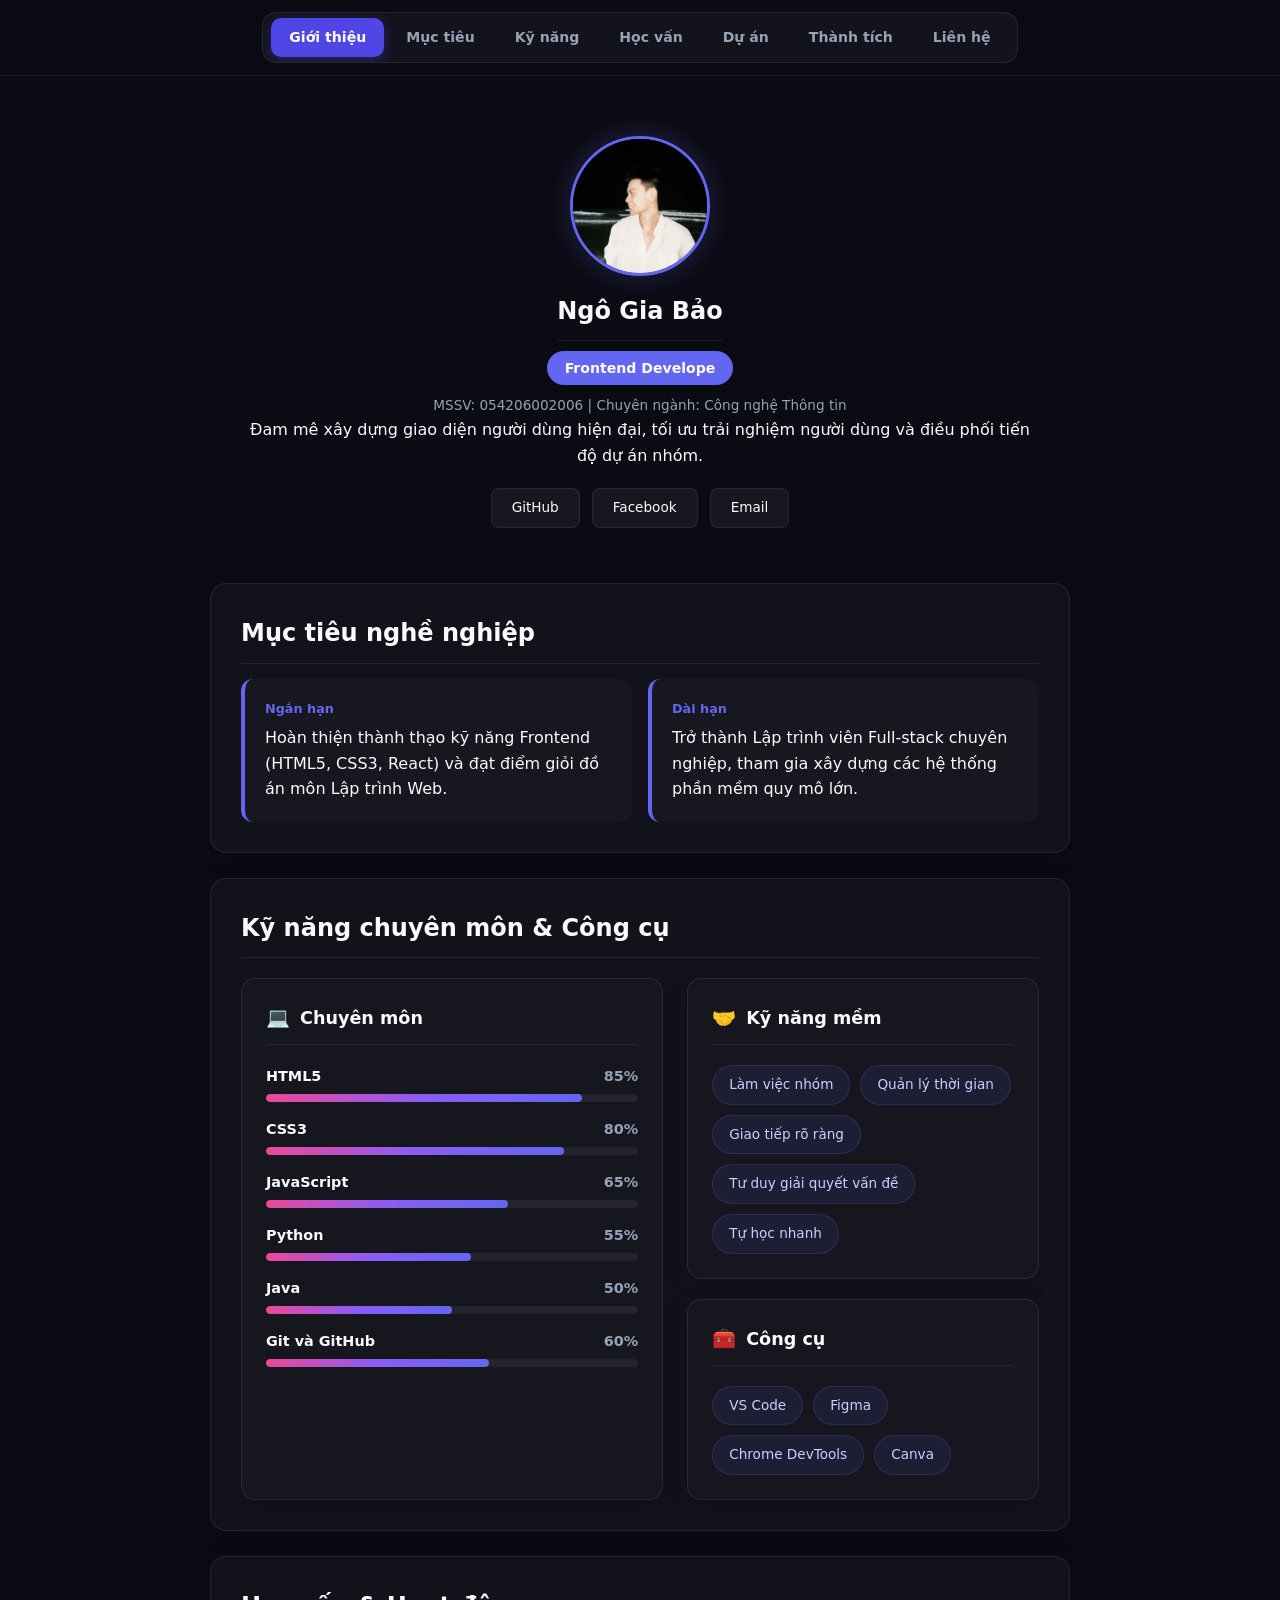
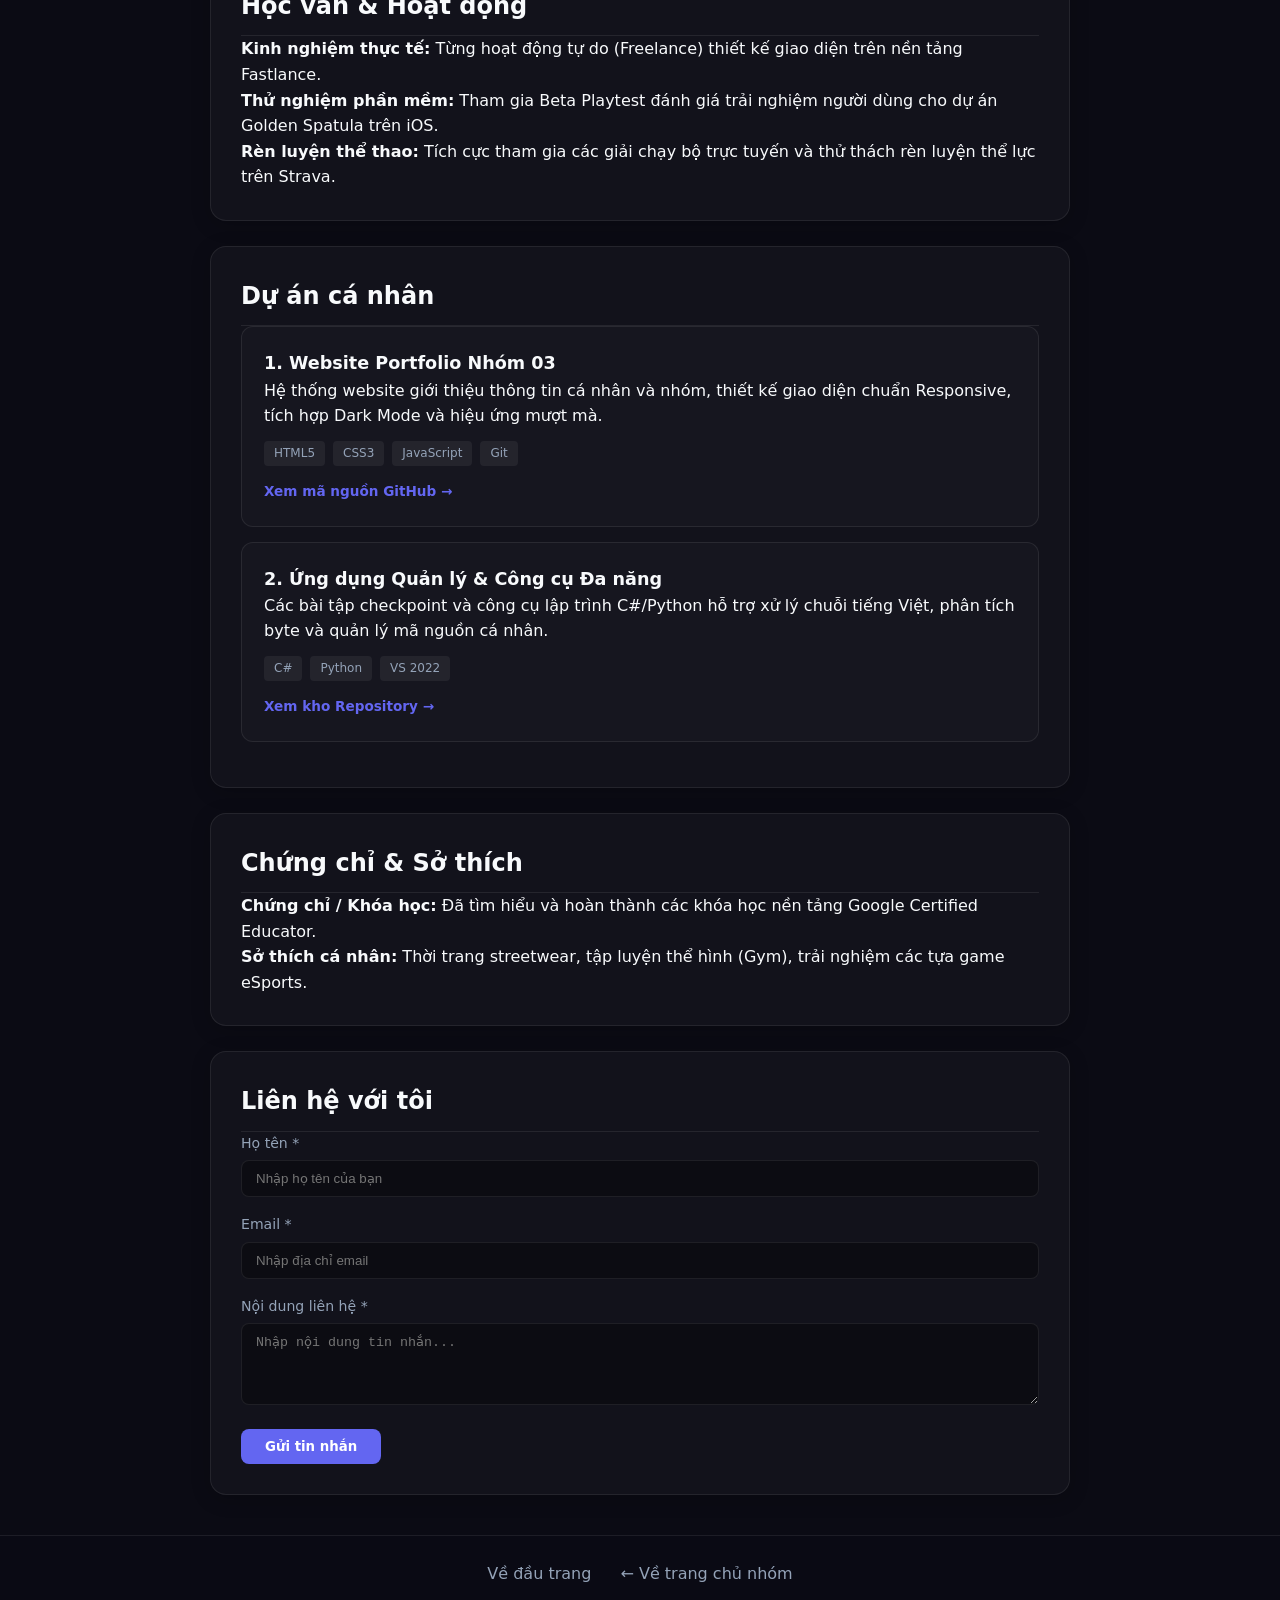
==== commit 0ae6f51c: "Update code" ====
--- a/members/bao1.html
+++ b/members/bao1.html
@@ -13,7 +13,7 @@
   <!-- ===== HEADER & NAV ===== -->
   <header class="site-header">
     <nav class="main-nav">
-      <a href="#about" class="nav-link active">Giới thiệu</a>
+      <a href="#about" class="nav-link">Giới thiệu</a>
       <a href="#goal" class="nav-link">Mục tiêu</a>
       <a href="#skills" class="nav-link">Kỹ năng</a>
       <a href="#education" class="nav-link">Học vấn</a>
@@ -55,16 +55,79 @@
       </div>
     </section>
 
-    <!-- Section 3: Kỹ năng -->
+    <!-- Section 3: Kỹ năng (Nâng cấp giao diện chia 2 cột tiến độ & thẻ tag)[cite: 10] -->
     <section id="skills">
-      <h2>Kỹ năng chuyên môn</h2>
-      <div class="skills-grid">
-        <span class="skill-chip">HTML5 / CSS3</span>
-        <span class="skill-chip">JavaScript</span>
-        <span class="skill-chip">React.js</span>
-        <span class="skill-chip">Git &amp; GitHub</span>
-        <span class="skill-chip">Python</span>
-        <span class="skill-chip">C++</span>
+      <h2>Kỹ năng chuyên môn &amp; Công cụ</h2>
+      
+      <div class="skills-container-grid">
+        
+        <!-- Cột 1: Chuyên môn & Thanh tiến độ -->
+        <div class="skill-box">
+          <div class="skill-box-title">
+            <span class="skill-icon">💻</span> Chuyên môn
+          </div>
+          
+          <div class="skill-progress-item">
+            <div class="skill-info"><span>HTML5</span><span>85%</span></div>
+            <div class="progress-bar"><div class="progress-fill" style="width: 85%;"></div></div>
+          </div>
+
+          <div class="skill-progress-item">
+            <div class="skill-info"><span>CSS3</span><span>80%</span></div>
+            <div class="progress-bar"><div class="progress-fill" style="width: 80%;"></div></div>
+          </div>
+
+          <div class="skill-progress-item">
+            <div class="skill-info"><span>JavaScript</span><span>65%</span></div>
+            <div class="progress-bar"><div class="progress-fill" style="width: 65%;"></div></div>
+          </div>
+
+          <div class="skill-progress-item">
+            <div class="skill-info"><span>Python</span><span>55%</span></div>
+            <div class="progress-bar"><div class="progress-fill" style="width: 55%;"></div></div>
+          </div>
+
+          <div class="skill-progress-item">
+            <div class="skill-info"><span>Java</span><span>50%</span></div>
+            <div class="progress-bar"><div class="progress-fill" style="width: 50%;"></div></div>
+          </div>
+
+          <div class="skill-progress-item">
+            <div class="skill-info"><span>Git và GitHub</span><span>60%</span></div>
+            <div class="progress-bar"><div class="progress-fill" style="width: 60%;"></div></div>
+          </div>
+        </div>
+
+        <!-- Cột 2: Kỹ năng mềm & Công cụ -->
+        <div class="skill-right-column">
+          
+          <div class="skill-box">
+            <div class="skill-box-title">
+              <span class="skill-icon">🤝</span> Kỹ năng mềm
+            </div>
+            <div class="skill-tags-flex">
+              <span class="skill-tag">Làm việc nhóm</span>
+              <span class="skill-tag">Quản lý thời gian</span>
+              <span class="skill-tag">Giao tiếp rõ ràng</span>
+              <span class="skill-tag">Tư duy giải quyết vấn đề</span>
+              <span class="skill-tag">Tự học nhanh</span>
+            </div>
+          </div>
+
+          <div class="skill-box" style="margin-top: 20px;">
+            <div class="skill-box-title">
+              <span class="skill-icon">🧰</span> Công cụ
+            </div>
+            <div class="skill-tags-flex">
+              <span class="skill-tag">VS Code</span>
+              <span class="skill-tag">Figma</span>
+              <span class="skill-tag">Chrome DevTools</span>
+              <span class="skill-tag">Canva</span>
+            </div>
+          </div>
+
+        </div>
+
       </div>
     </section>
 
@@ -78,7 +141,7 @@
       </ul>
     </section>
 
-    <!-- Section 5: Dự án cá nhân (Đầy đủ tiêu chí 6) -->
+    <!-- Section 5: Dự án cá nhân -->
     <section id="projects">
       <h2>Dự án cá nhân</h2>
       
@@ -114,7 +177,7 @@
       </ul>
     </section>
 
-    <!-- Section 7: Form liên hệ (Tiêu chí 15) -->
+    <!-- Section 7: Form liên hệ -->
     <section id="contact">
       <h2>Liên hệ với tôi</h2>
       <form id="contact-form" novalidate>
--- a/css/members/bao1.css
+++ b/css/members/bao1.css
@@ -1,6 +1,6 @@
 /* ============================================================
    css/members/bao1.css - Portfolio Ngô Gia Bảo
-   Full CSS: Dark Mode, Glassmorphism, Pill Nav & Fixed Alignment
+   Full CSS: Dark Mode, Glassmorphism, Pill Nav & Skills Progress Bar
    ============================================================ */
 
 /* 1. BIẾN MÀU & KHU VỰC CHUNG */
@@ -173,7 +173,7 @@
 }
 .social-btn:hover { background: var(--accent); color: #FFF; }
 
-/* 5. GOAL & SKILLS GRID */
+/* 5. GOAL GRID */
 .goal-grid { display: grid; grid-template-columns: repeat(auto-fit, minmax(250px, 1fr)); gap: 16px; margin-top: 15px; }
 .goal-card {
   background: rgba(255, 255, 255, 0.02);
@@ -183,17 +183,99 @@
 }
 .goal-tag { font-weight: 700; color: var(--accent); font-size: 0.8rem; margin-bottom: 6px; }
 
-.skills-grid { display: flex; flex-wrap: wrap; gap: 10px; margin-top: 15px; }
-.skill-chip {
+/* 6. KỸ NĂNG (GIAO DIỆN 2 CỘT PROGRESS BAR & CHIPS) */
+.skills-container-grid {
+  display: grid;
+  grid-template-columns: 1.2fr 1fr;
+  gap: 24px;
+  margin-top: 20px;
+}
+
+.skill-box {
+  background: rgba(255, 255, 255, 0.02);
+  border: 1px solid var(--border-color);
+  border-radius: 14px;
+  padding: 24px;
+  box-shadow: 0 4px 20px rgba(0, 0, 0, 0.15);
+}
+
+.skill-box-title {
+  display: flex;
+  align-items: center;
+  gap: 10px;
+  font-size: 1.1rem;
+  font-weight: 700;
+  color: var(--text-primary);
+  margin-bottom: 20px;
+  border-bottom: 1px solid var(--border-color);
+  padding-bottom: 10px;
+}
+
+.skill-icon {
+  font-size: 1.2rem;
+}
+
+.skill-progress-item {
+  margin-bottom: 16px;
+}
+
+.skill-progress-item:last-child {
+  margin-bottom: 0;
+}
+
+.skill-info {
+  display: flex;
+  justify-content: space-between;
+  font-size: 0.9rem;
+  font-weight: 600;
+  color: var(--text-primary);
+  margin-bottom: 6px;
+}
+
+.skill-info span:last-child {
+  color: var(--text-secondary);
+}
+
+.progress-bar {
+  width: 100%;
+  height: 8px;
+  background: rgba(255, 255, 255, 0.06);
+  border-radius: 10px;
+  overflow: hidden;
+}
+
+.progress-fill {
+  height: 100%;
+  background: linear-gradient(90deg, #EC4899 0%, #8B5CF6 50%, #6366F1 100%);
+  border-radius: 10px;
+  transition: width 1s cubic-bezier(0.16, 1, 0.3, 1);
+}
+
+.skill-tags-flex {
+  display: flex;
+  flex-wrap: wrap;
+  gap: 10px;
+}
+
+.skill-tag {
   background: rgba(99, 102, 241, 0.1);
-  color: #A5A6F6;
+  color: #C7D2FE;
   padding: 8px 16px;
   border-radius: 20px;
   font-size: 0.85rem;
+  font-weight: 500;
   border: 1px solid rgba(99, 102, 241, 0.2);
-}
-
-/* 6. DỰ ÁN CÁ NHÂN */
+  transition: all 0.3s ease;
+}
+
+.skill-tag:hover {
+  background: var(--accent);
+  color: #FFF;
+  transform: translateY(-2px);
+  box-shadow: 0 4px 15px var(--accent-glow);
+}
+
+/* 7. DỰ ÁN CÁ NHÂN */
 .project-card {
   background: rgba(255, 255, 255, 0.02);
   padding: 22px;
@@ -213,7 +295,7 @@
 .project-link { color: var(--accent); text-decoration: none; font-weight: 600; font-size: 0.85rem; }
 .project-link:hover { text-decoration: underline; }
 
-/* 7. FORM LIÊN HỆ & VALIDATE */
+/* 8. FORM LIÊN HỆ & VALIDATE */
 #contact-form .form-group { margin-bottom: 16px; text-align: left; }
 #contact-form label { display: block; margin-bottom: 6px; font-size: 0.88rem; color: var(--text-secondary); }
 #contact-form input, #contact-form textarea {
@@ -246,14 +328,17 @@
   text-align: center;
 }
 
-/* 8. FOOTER */
+/* 9. FOOTER */
 .site-footer { text-align: center; padding: 25px; background: rgba(11, 11, 20, 0.9); border-top: 1px solid var(--border-color); margin-top: 40px; }
 .site-footer a { color: var(--text-secondary); margin: 0 12px; text-decoration: none; }
 
-/* 9. RESPONSIVE */
+/* 10. RESPONSIVE */
 @media (max-width: 768px) {
   main { padding: 0 12px; }
   section { padding: 20px; }
   .social-links { flex-wrap: wrap; }
   .main-nav { justify-content: flex-start; }
+  .skills-container-grid {
+    grid-template-columns: 1fr;
+  }
 }
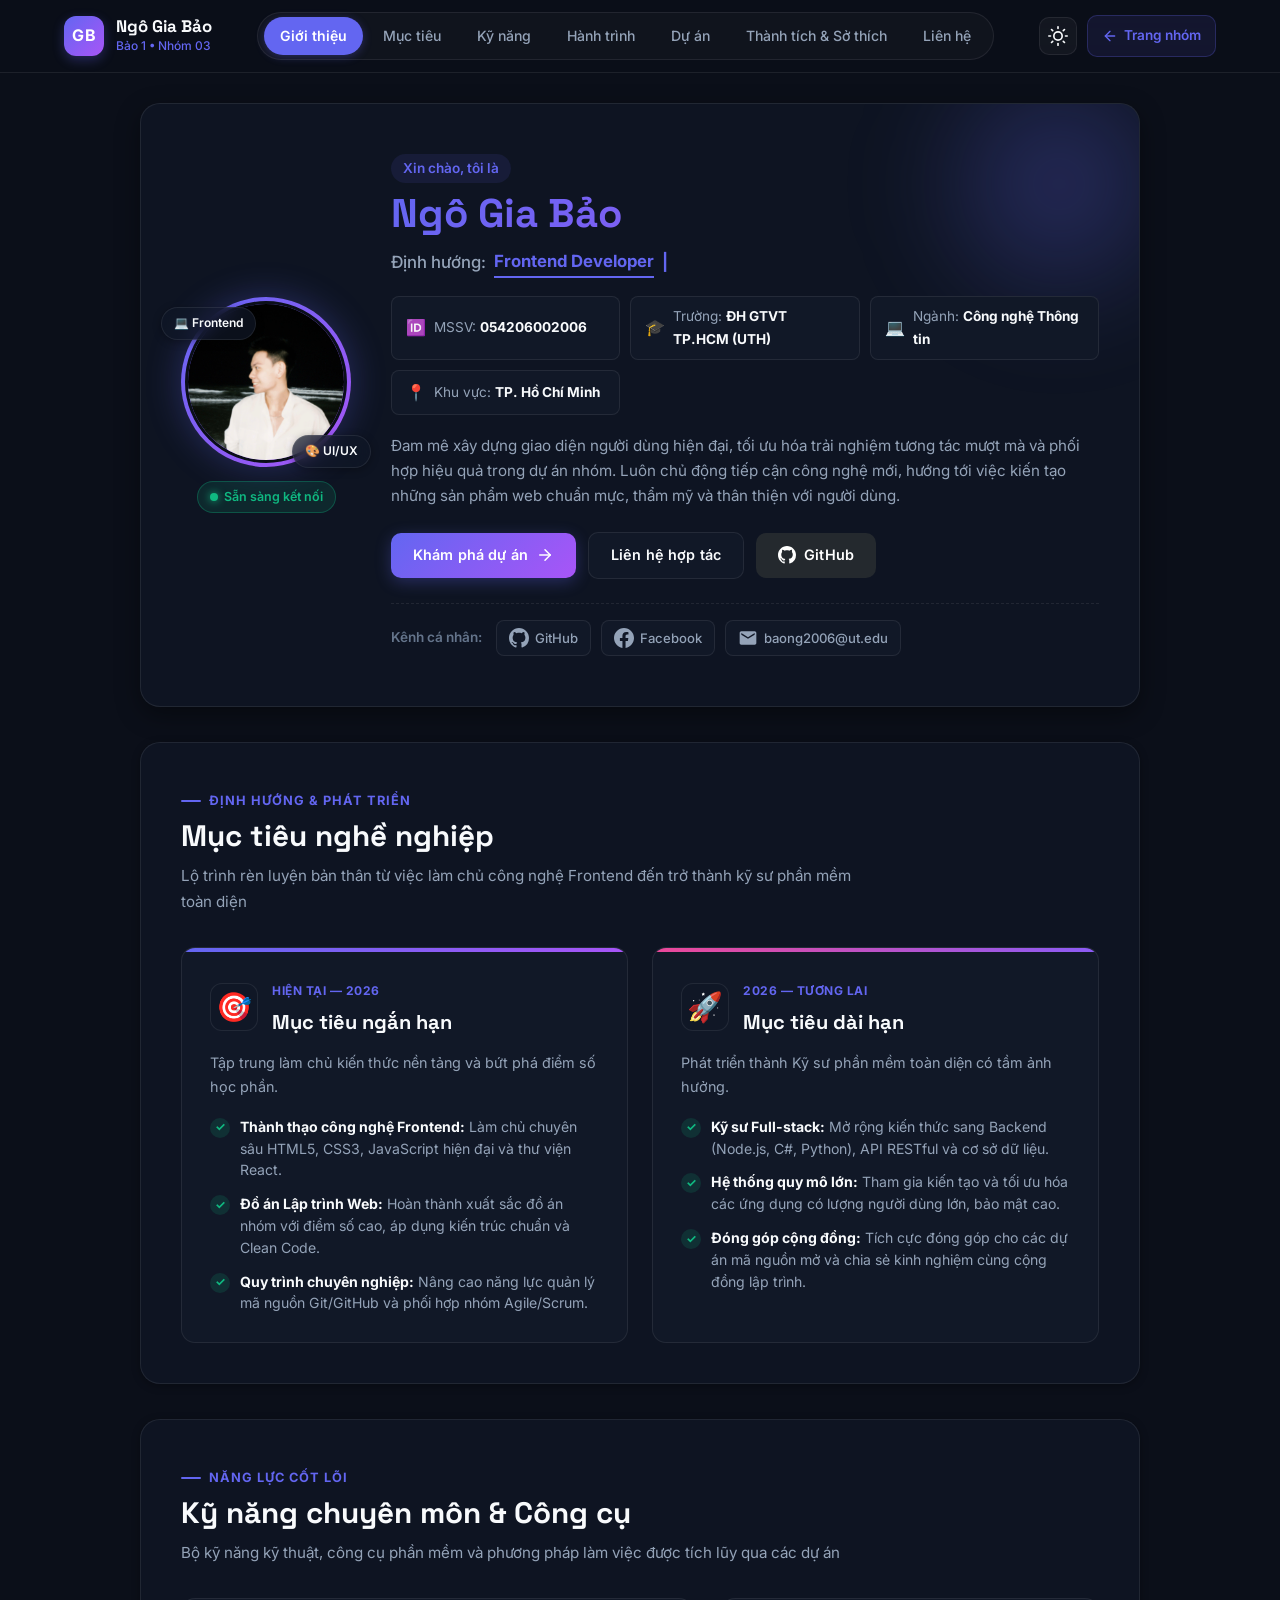
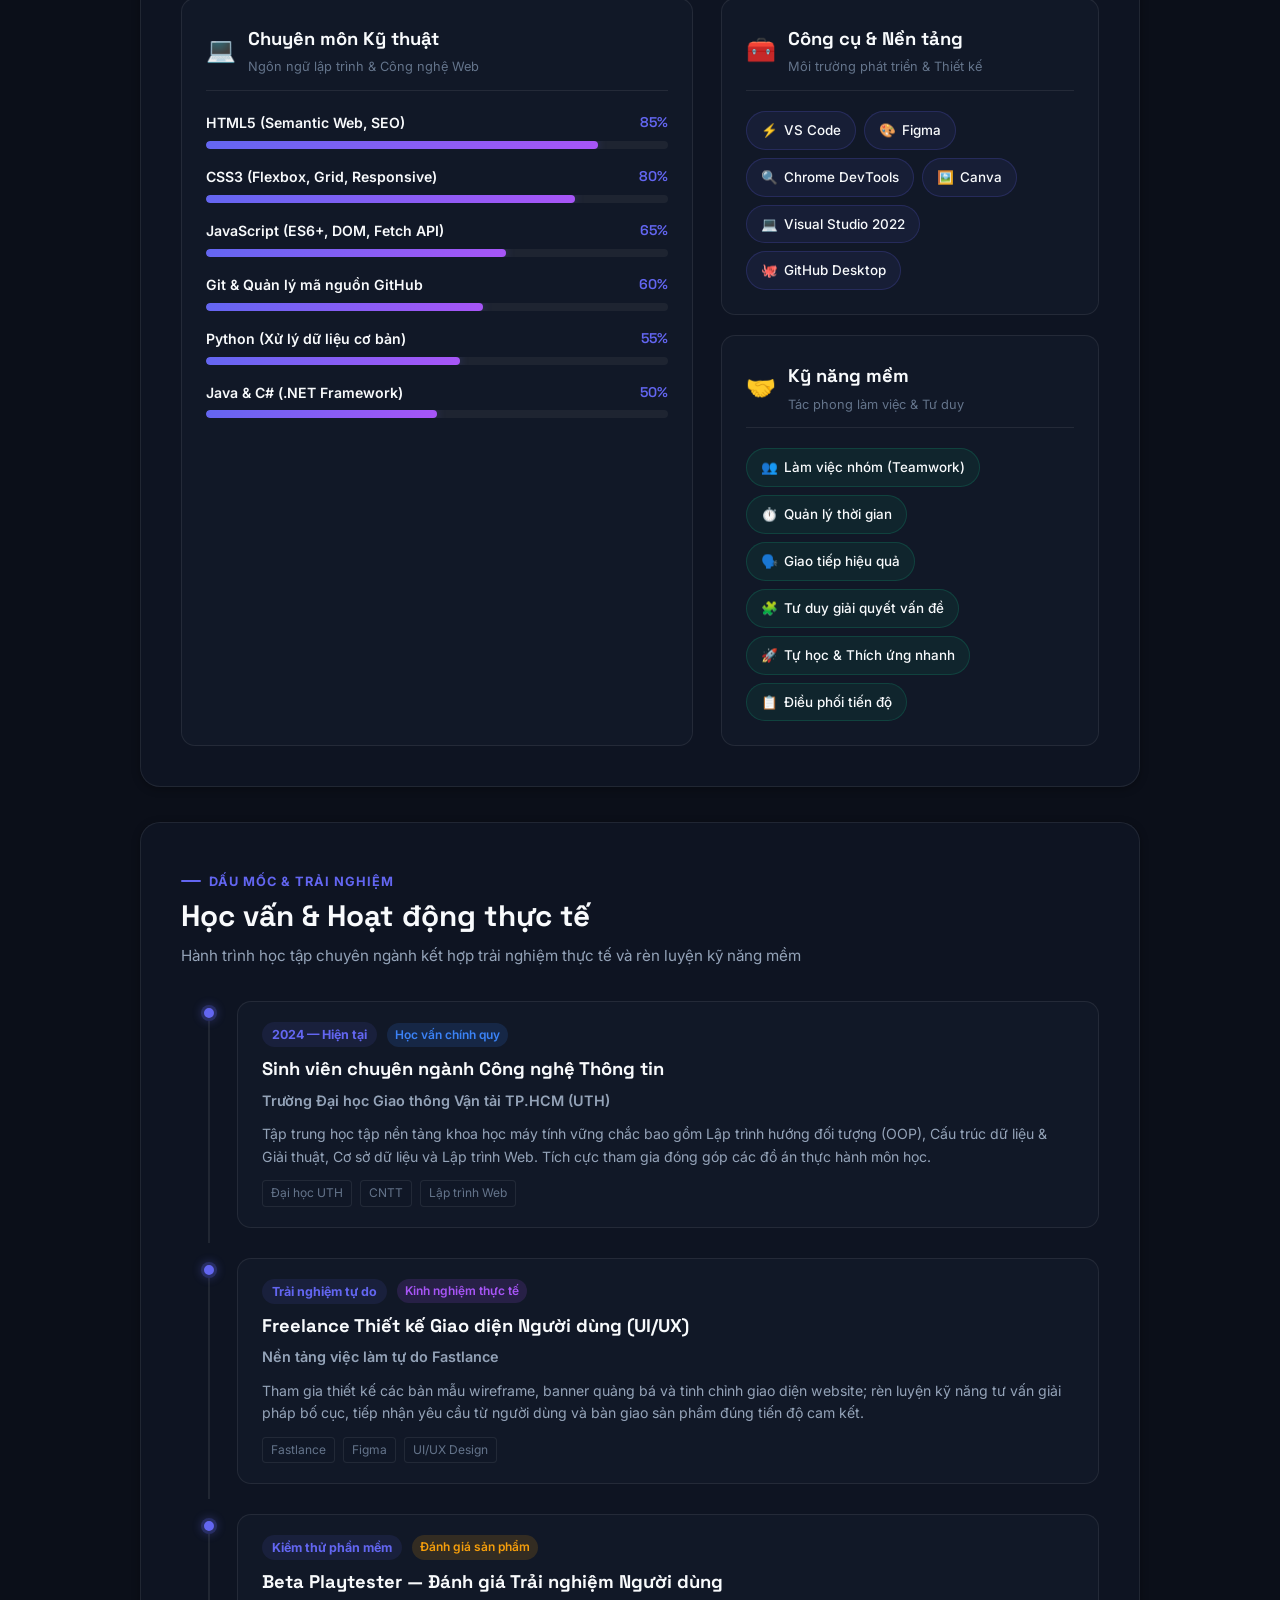
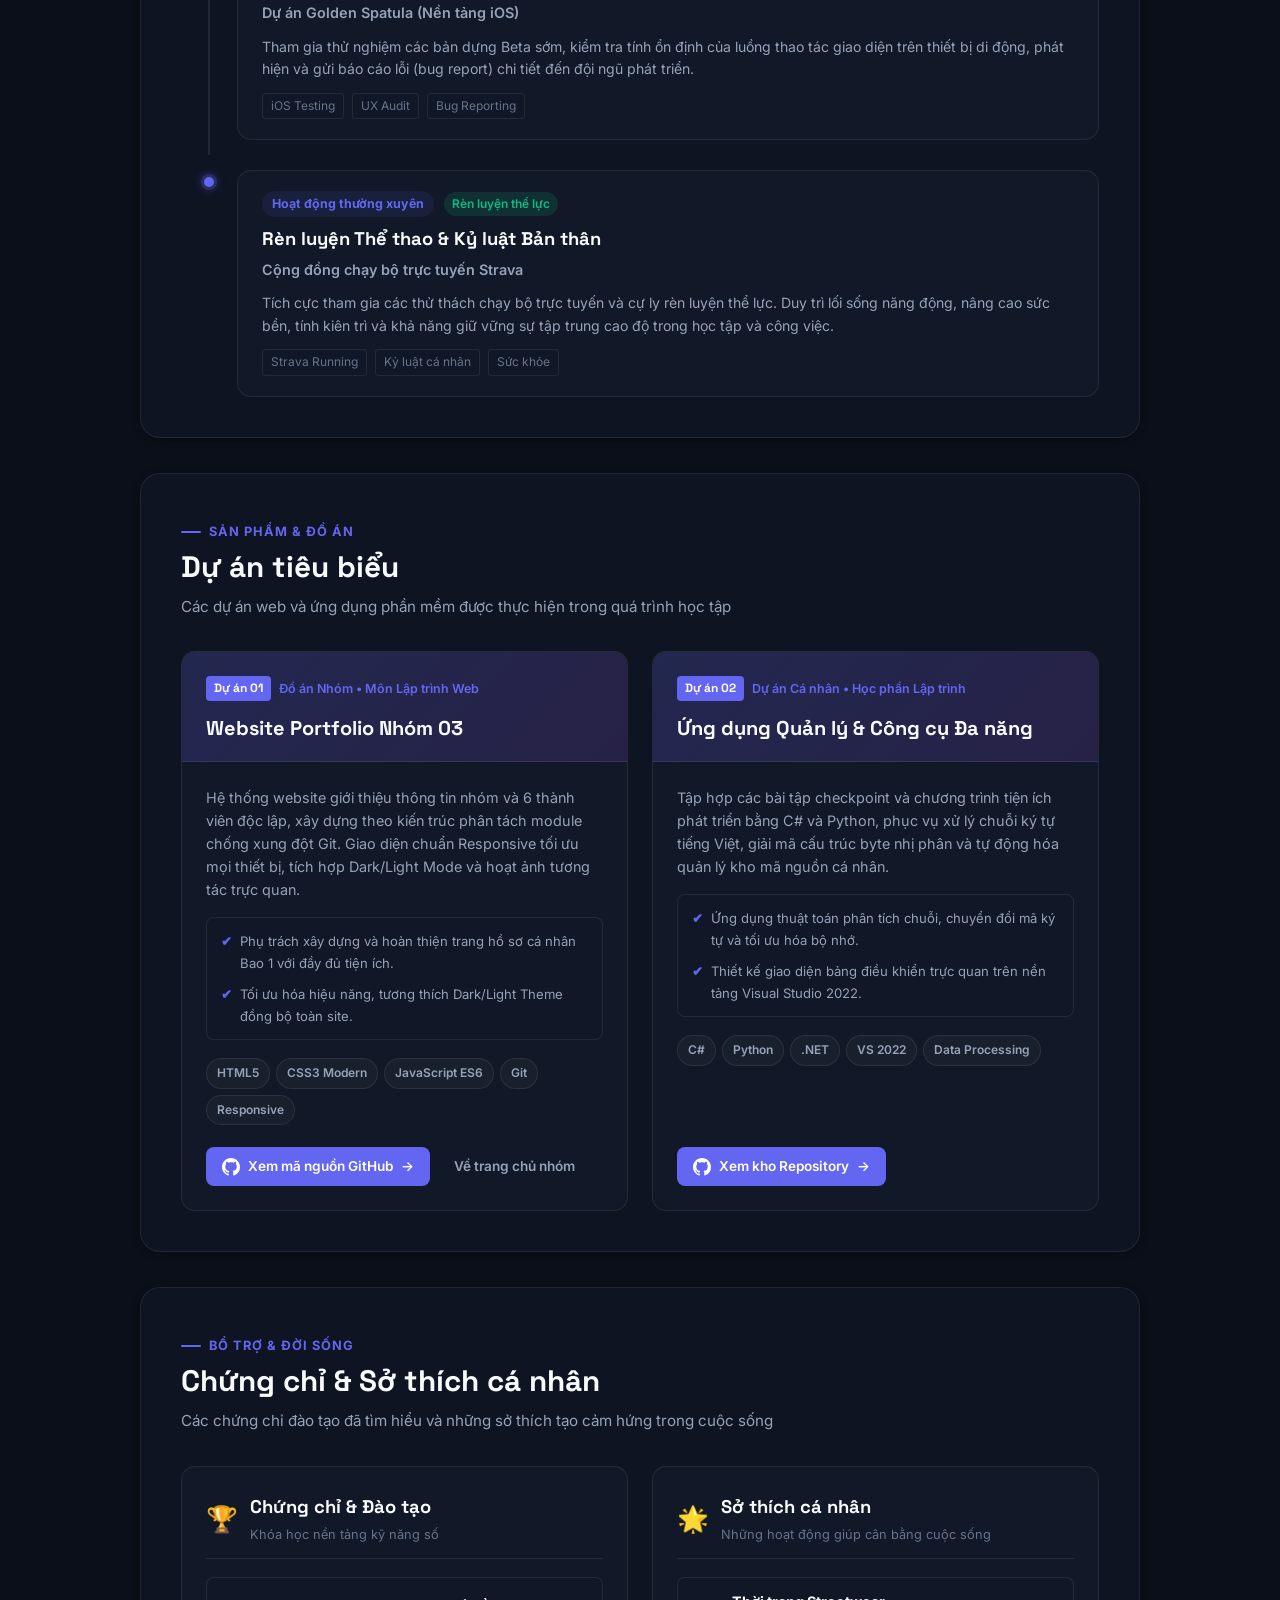
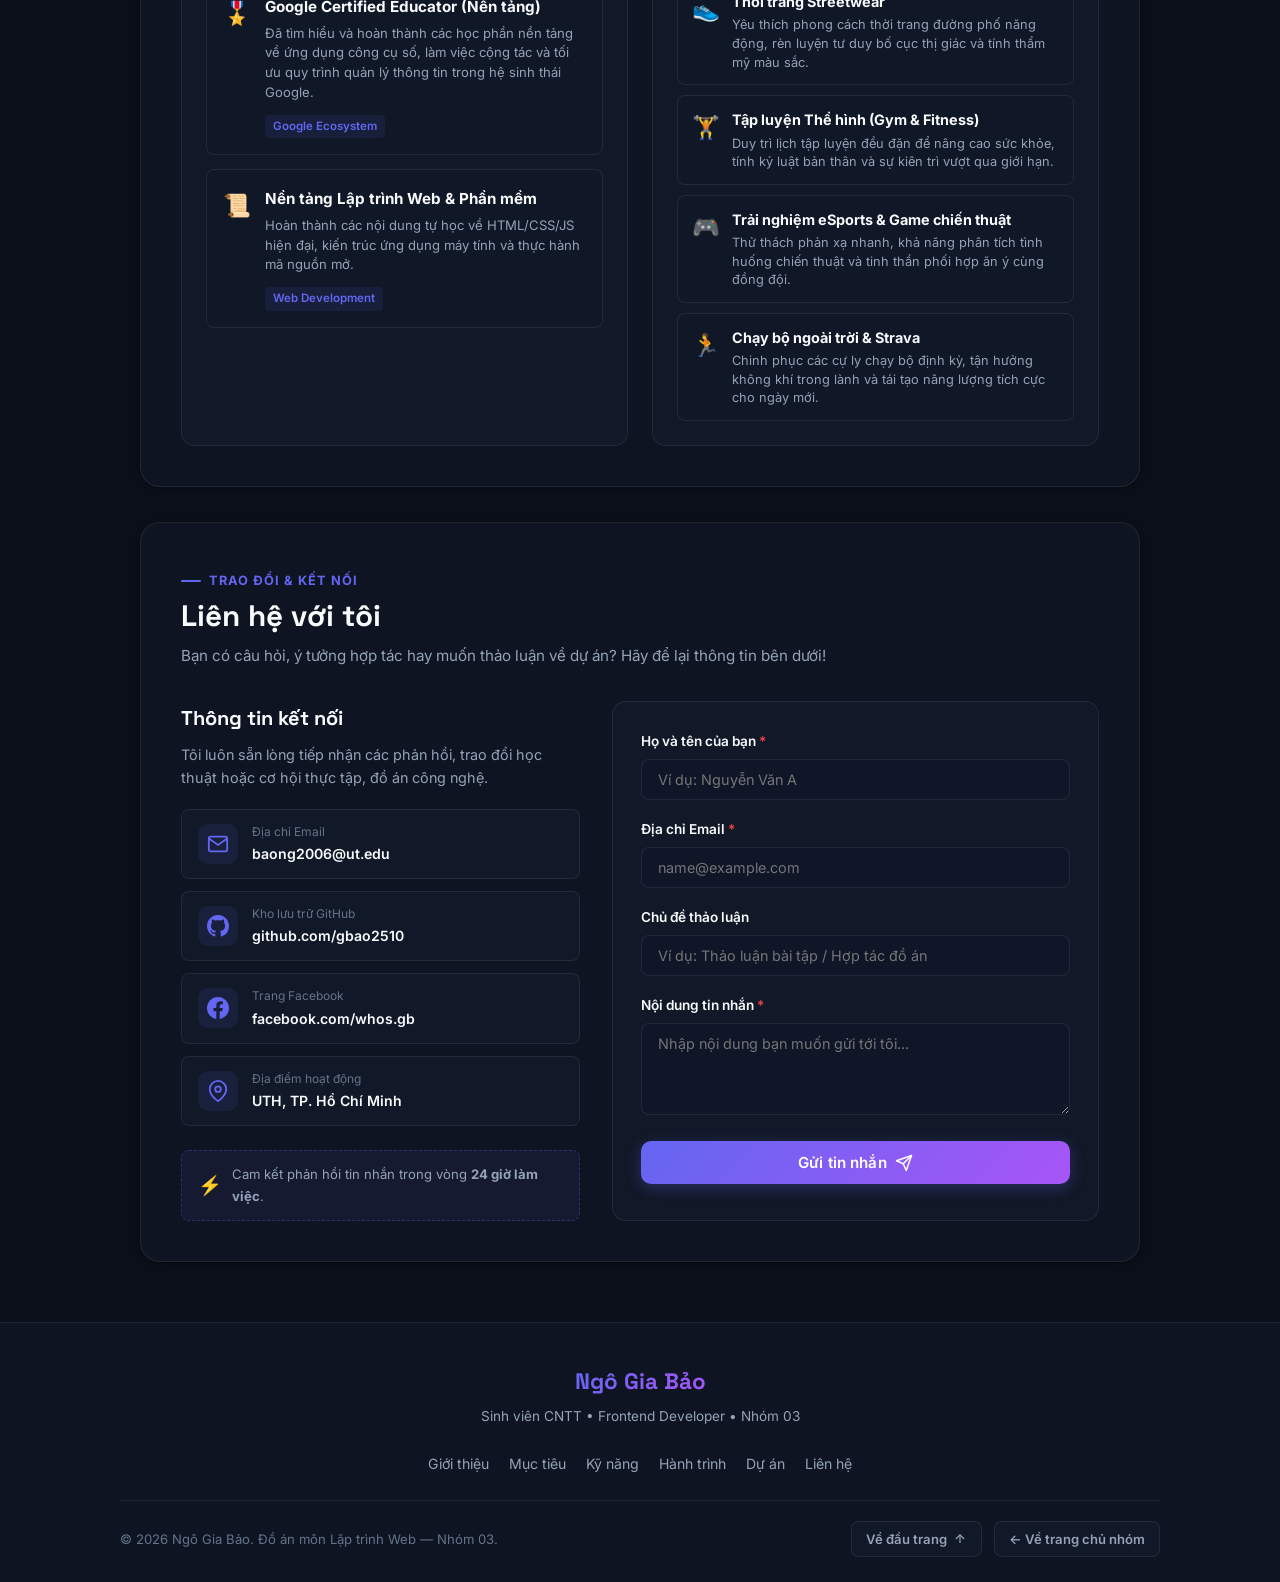
==== commit 79b95318: "update code" ====
--- a/members/bao1.html
+++ b/members/bao1.html
@@ -3,126 +3,409 @@
 <head>
   <meta charset="UTF-8">
   <meta name="viewport" content="width=device-width, initial-scale=1.0">
-  <title>Portfolio - Ngô Gia Bảo</title>
+  <title>Portfolio - Ngô Gia Bảo | Frontend Developer</title>
+  <meta name="description" content="Trang web hồ sơ cá nhân của Ngô Gia Bảo - Thành viên Nhóm 03. Giới thiệu kỹ năng, mục tiêu, học vấn và dự án cá nhân.">
+
+  <!-- Google Fonts: Inter & Space Grotesk -->
+  <link rel="preconnect" href="https://fonts.googleapis.com">
+  <link rel="preconnect" href="https://fonts.gstatic.com" crossorigin>
+  <link href="https://fonts.googleapis.com/css2?family=Inter:wght@300;400;500;600;700;800&family=Space+Grotesk:wght@500;600;700&display=swap" rel="stylesheet">
+
+  <!-- Stylesheets -->
   <link rel="stylesheet" href="../css/base.css">
   <link rel="stylesheet" href="../css/member-common.css">
   <link rel="stylesheet" href="../css/members/bao1.css">
 </head>
-<body>
-
-  <!-- ===== HEADER & NAV ===== -->
-  <header class="site-header">
-    <nav class="main-nav">
-      <a href="#about" class="nav-link">Giới thiệu</a>
-      <a href="#goal" class="nav-link">Mục tiêu</a>
-      <a href="#skills" class="nav-link">Kỹ năng</a>
-      <a href="#education" class="nav-link">Học vấn</a>
-      <a href="#projects" class="nav-link">Dự án</a>
-      <a href="#awards" class="nav-link">Thành tích</a>
-      <a href="#contact" class="nav-link">Liên hệ</a>
-    </nav>
+<body class="page-bao1">
+
+  <!-- ===== HEADER & NAVBAR ===== -->
+  <header class="site-header" id="navbar">
+    <div class="header-container">
+      
+      <!-- Brand Logo / Identity -->
+      <a href="#about" class="brand-logo" aria-label="Về đầu trang">
+        <span class="logo-avatar-badge">GB</span>
+        <div class="logo-text-group">
+          <span class="logo-name">Ngô Gia Bảo</span>
+          <span class="logo-tag">Bảo 1 • Nhóm 03</span>
+        </div>
+      </a>
+
+      <!-- Desktop Navigation -->
+      <nav class="main-nav" id="mainNav">
+        <a href="#about" class="nav-link active">Giới thiệu</a>
+        <a href="#goal" class="nav-link">Mục tiêu</a>
+        <a href="#skills" class="nav-link">Kỹ năng</a>
+        <a href="#education" class="nav-link">Hành trình</a>
+        <a href="#projects" class="nav-link">Dự án</a>
+        <a href="#awards" class="nav-link">Thành tích &amp; Sở thích</a>
+        <a href="#contact" class="nav-link nav-highlight">Liên hệ</a>
+      </nav>
+
+      <!-- Header Actions (Theme Toggle & Return Home) -->
+      <div class="header-actions">
+        <!-- Chuyển đổi giao diện Sáng / Tối -->
+        <button id="themeToggle" class="theme-toggle-btn" aria-label="Chuyển chế độ Sáng/Tối" title="Chuyển đổi Sáng / Tối">
+          <svg class="theme-icon sun-icon" viewBox="0 0 24 24" width="20" height="20" fill="none" stroke="currentColor" stroke-width="2" stroke-linecap="round" stroke-linejoin="round">
+            <circle cx="12" cy="12" r="5"></circle>
+            <line x1="12" y1="1" x2="12" y2="3"></line>
+            <line x1="12" y1="21" x2="12" y2="23"></line>
+            <line x1="4.22" y1="4.22" x2="5.64" y2="5.64"></line>
+            <line x1="18.36" y1="18.36" x2="19.78" y2="19.78"></line>
+            <line x1="1" y1="12" x2="3" y2="12"></line>
+            <line x1="21" y1="12" x2="23" y2="12"></line>
+            <line x1="4.22" y1="19.78" x2="5.64" y2="18.36"></line>
+            <line x1="18.36" y1="5.64" x2="19.78" y2="4.22"></line>
+          </svg>
+          <svg class="theme-icon moon-icon" viewBox="0 0 24 24" width="20" height="20" fill="none" stroke="currentColor" stroke-width="2" stroke-linecap="round" stroke-linejoin="round">
+            <path d="M21 12.79A9 9 0 1 1 11.21 3 7 7 0 0 0 21 12.79z"></path>
+          </svg>
+        </button>
+
+        <!-- Nút về trang chủ nhóm -->
+        <a href="../index.html" class="btn-back-home" title="Trở về Trang chủ Nhóm 03">
+          <svg width="16" height="16" viewBox="0 0 24 24" fill="none" stroke="currentColor" stroke-width="2" stroke-linecap="round" stroke-linejoin="round">
+            <line x1="19" y1="12" x2="5" y2="12"></line>
+            <polyline points="12 19 5 12 12 5"></polyline>
+          </svg>
+          <span>Trang nhóm</span>
+        </a>
+
+        <!-- Nút menu di động (Hamburger) -->
+        <button class="mobile-toggle-btn" id="mobileToggle" aria-label="Mở menu điều hướng">
+          <span class="bar"></span>
+          <span class="bar"></span>
+          <span class="bar"></span>
+        </button>
+      </div>
+
+    </div>
+
+    <!-- Mobile Drawer Navigation -->
+    <div class="mobile-nav-drawer" id="mobileDrawer">
+      <a href="#about" class="mobile-link">Giới thiệu</a>
+      <a href="#goal" class="mobile-link">Mục tiêu</a>
+      <a href="#skills" class="mobile-link">Kỹ năng</a>
+      <a href="#education" class="mobile-link">Hành trình</a>
+      <a href="#projects" class="mobile-link">Dự án</a>
+      <a href="#awards" class="mobile-link">Thành tích &amp; Sở thích</a>
+      <a href="#contact" class="mobile-link">Liên hệ</a>
+      <a href="../index.html" class="mobile-link mobile-link-home">&larr; Về trang chủ nhóm</a>
+    </div>
   </header>
 
-  <!-- ===== MAIN CONTENT ===== -->
-  <main>
-
-    <!-- Section 1: Giới thiệu bản thân -->
+  <!-- ===== MAIN CONTENT CONTAINER ===== -->
+  <main class="page-container">
+
+    <!-- ==========================================
+         PHẦN 1: GIỚI THIỆU BẢN THÂN (HERO SECTION)
+         ========================================== -->
     <section id="about" class="hero-section">
-      <img src="../images/bao1/avatar.jpg" alt="Ngô Gia Bảo" class="avatar">
-      <h1>Ngô Gia Bảo</h1>
-      <span class="role-badge" id="typing-text">Frontend Developer</span>
-      <p class="mssv">MSSV: 054206002006 | Chuyên ngành: Công nghệ Thông tin</p>
-      <p class="intro-text">Đam mê xây dựng giao diện người dùng hiện đại, tối ưu trải nghiệm người dùng và điều phối tiến độ dự án nhóm.</p>
-      <div class="social-links">
-        <a href="https://github.com/gbao2510" target="_blank" class="social-btn">GitHub</a>
-        <a href="https://www.facebook.com/whos.gb" target="_blank" class="social-btn">Facebook</a>
-        <a href="mailto:baong2006@ut.edu" class="social-btn">Email</a>
+      <!-- Glow trang trí nền -->
+      <div class="hero-ambient-glow" aria-hidden="true"></div>
+
+      <div class="hero-content-wrapper">
+        
+        <!-- Khung ảnh đại diện với hiệu ứng viền & badge -->
+        <div class="avatar-container">
+          <div class="avatar-ring">
+            <img src="../images/bao1/avatar.jpg" alt="Chân dung Ngô Gia Bảo" class="avatar-image">
+          </div>
+          <!-- Huy hiệu online trạng thái -->
+          <div class="status-indicator" title="Đang học tập và sẵn sàng kết nối">
+            <span class="status-dot"></span>
+            <span class="status-text">Sẵn sàng kết nối</span>
+          </div>
+          <!-- Tech float pills -->
+          <div class="floating-badge badge-top-left">💻 Frontend</div>
+          <div class="floating-badge badge-bottom-right">🎨 UI/UX</div>
+        </div>
+
+        <!-- Thông tin cá nhân -->
+        <div class="hero-intro">
+          <span class="hero-greeting-badge">Xin chào, tôi là</span>
+          <h1 class="hero-name">Ngô Gia Bảo</h1>
+
+          <div class="role-wrapper">
+            <span class="role-label">Định hướng:</span>
+            <span class="role-typing" id="typing-text">Frontend Developer</span>
+            <span class="cursor-blink">|</span>
+          </div>
+
+          <!-- Lưới thông tin sinh viên vắn tắt -->
+          <div class="meta-pills-grid">
+            <div class="meta-pill">
+              <span class="meta-icon">🆔</span>
+              <span class="meta-val">MSSV: <strong>054206002006</strong></span>
+            </div>
+            <div class="meta-pill">
+              <span class="meta-icon">🎓</span>
+              <span class="meta-val">Trường: <strong>ĐH GTVT TP.HCM (UTH)</strong></span>
+            </div>
+            <div class="meta-pill">
+              <span class="meta-icon">💻</span>
+              <span class="meta-val">Ngành: <strong>Công nghệ Thông tin</strong></span>
+            </div>
+            <div class="meta-pill">
+              <span class="meta-icon">📍</span>
+              <span class="meta-val">Khu vực: <strong>TP. Hồ Chí Minh</strong></span>
+            </div>
+          </div>
+
+          <p class="hero-bio">
+            Đam mê xây dựng giao diện người dùng hiện đại, tối ưu hóa trải nghiệm tương tác mượt mà và phối hợp hiệu quả trong dự án nhóm. Luôn chủ động tiếp cận công nghệ mới, hướng tới việc kiến tạo những sản phẩm web chuẩn mực, thẩm mỹ và thân thiện với người dùng.
+          </p>
+
+          <!-- Nút hành động nhanh -->
+          <div class="hero-cta-group">
+            <a href="#projects" class="btn btn-primary">
+              <span>Khám phá dự án</span>
+              <svg width="18" height="18" viewBox="0 0 24 24" fill="none" stroke="currentColor" stroke-width="2" stroke-linecap="round" stroke-linejoin="round">
+                <line x1="5" y1="12" x2="19" y2="12"></line>
+                <polyline points="12 5 19 12 12 19"></polyline>
+              </svg>
+            </a>
+            <a href="#contact" class="btn btn-secondary">
+              <span>Liên hệ hợp tác</span>
+            </a>
+            <a href="https://github.com/gbao2510" target="_blank" rel="noopener noreferrer" class="btn btn-github">
+              <svg width="18" height="18" viewBox="0 0 24 24" fill="currentColor">
+                <path d="M12 0C5.37 0 0 5.37 0 12c0 5.31 3.435 9.795 8.205 11.385.6.105.825-.255.825-.57 0-.285-.015-1.23-.015-2.235-3.015.555-3.795-.735-4.035-1.41-.135-.345-.72-1.41-1.23-1.695-.42-.225-1.02-.78-.015-.795.945-.015 1.62.87 1.845 1.23 1.08 1.815 2.805 1.305 3.495.99.105-.78.42-1.305.765-1.605-2.67-.3-5.46-1.335-5.46-5.925 0-1.305.465-2.385 1.23-3.225-.12-.3-.54-1.53.12-3.18 0 0 1.005-.315 3.3 1.23.96-.27 1.98-.405 3-.405s2.04.135 3 .405c2.295-1.56 3.3-1.23 3.3-1.23.66 1.65.24 2.88.12 3.18.765.84 1.23 1.905 1.23 3.225 0 4.605-2.805 5.625-5.475 5.925.435.375.81 1.095.81 2.22 0 1.605-.015 2.895-.015 3.3 0 .315.225.69.825.57A12.02 12.02 0 0024 12c0-6.63-5.37-12-12-12z"/>
+              </svg>
+              <span>GitHub</span>
+            </a>
+          </div>
+
+          <!-- Mạng xã hội -->
+          <div class="hero-social-strip">
+            <span class="social-label">Kênh cá nhân:</span>
+            <div class="social-icons-row">
+              <a href="https://github.com/gbao2510" target="_blank" rel="noopener noreferrer" class="social-link-item" title="GitHub Profile">
+                <svg width="20" height="20" viewBox="0 0 24 24" fill="currentColor">
+                  <path d="M12 0C5.37 0 0 5.37 0 12c0 5.31 3.435 9.795 8.205 11.385.6.105.825-.255.825-.57 0-.285-.015-1.23-.015-2.235-3.015.555-3.795-.735-4.035-1.41-.135-.345-.72-1.41-1.23-1.695-.42-.225-1.02-.78-.015-.795.945-.015 1.62.87 1.845 1.23 1.08 1.815 2.805 1.305 3.495.99.105-.78.42-1.305.765-1.605-2.67-.3-5.46-1.335-5.46-5.925 0-1.305.465-2.385 1.23-3.225-.12-.3-.54-1.53.12-3.18 0 0 1.005-.315 3.3 1.23.96-.27 1.98-.405 3-.405s2.04.135 3 .405c2.295-1.56 3.3-1.23 3.3-1.23.66 1.65.24 2.88.12 3.18.765.84 1.23 1.905 1.23 3.225 0 4.605-2.805 5.625-5.475 5.925.435.375.81 1.095.81 2.22 0 1.605-.015 2.895-.015 3.3 0 .315.225.69.825.57A12.02 12.02 0 0024 12c0-6.63-5.37-12-12-12z"/>
+                </svg>
+                <span>GitHub</span>
+              </a>
+              <a href="https://www.facebook.com/whos.gb" target="_blank" rel="noopener noreferrer" class="social-link-item" title="Facebook cá nhân">
+                <svg width="20" height="20" viewBox="0 0 24 24" fill="currentColor">
+                  <path d="M24 12.073c0-6.627-5.373-12-12-12s-12 5.373-12 12c0 5.99 4.388 10.954 10.125 11.854v-8.385H7.078v-3.47h3.047V9.43c0-3.007 1.792-4.669 4.533-4.669 1.312 0 2.686.235 2.686.235v2.953H15.83c-1.491 0-1.956.925-1.956 1.874v2.25h3.328l-.532 3.47h-2.796v8.385C19.612 23.027 24 18.062 24 12.073z"/>
+                </svg>
+                <span>Facebook</span>
+              </a>
+              <a href="mailto:baong2006@ut.edu" class="social-link-item" title="Gửi thư điện tử">
+                <svg width="20" height="20" viewBox="0 0 24 24" fill="currentColor">
+                  <path d="M20 4H4c-1.1 0-1.99.9-1.99 2L2 18c0 1.1.9 2 2 2h16c1.1 0 2-.9 2-2V6c0-1.1-.9-2-2-2zm0 4l-8 5-8-5V6l8 5 8-5v2z"/>
+                </svg>
+                <span>baong2006@ut.edu</span>
+              </a>
+            </div>
+          </div>
+
+        </div>
+
       </div>
     </section>
 
-    <!-- Section 2: Mục tiêu nghề nghiệp -->
-    <section id="goal">
-      <h2>Mục tiêu nghề nghiệp</h2>
-      <div class="goal-grid">
-        <div class="goal-card">
-          <div class="goal-tag">Ngắn hạn</div>
-          <p>Hoàn thiện thành thạo kỹ năng Frontend (HTML5, CSS3, React) và đạt điểm giỏi đồ án môn Lập trình Web.</p>
-        </div>
-        <div class="goal-card">
-          <div class="goal-tag">Dài hạn</div>
-          <p>Trở thành Lập trình viên Full-stack chuyên nghiệp, tham gia xây dựng các hệ thống phần mềm quy mô lớn.</p>
-        </div>
+    <!-- ==========================================
+         PHẦN 2: MỤC TIÊU NGHỀ NGHIỆP
+         ========================================== -->
+    <section id="goal" class="section-card">
+      <div class="section-header">
+        <div class="section-kicker">
+          <span class="kicker-line"></span>
+          <span>Định hướng &amp; Phát triển</span>
+        </div>
+        <h2 class="section-title">Mục tiêu nghề nghiệp</h2>
+        <p class="section-subtitle">Lộ trình rèn luyện bản thân từ việc làm chủ công nghệ Frontend đến trở thành kỹ sư phần mềm toàn diện</p>
+      </div>
+
+      <div class="goal-grid-container">
+        
+        <!-- Mục tiêu ngắn hạn -->
+        <div class="goal-card card-short-term">
+          <div class="goal-card-header">
+            <div class="goal-icon-badge">🎯</div>
+            <div>
+              <span class="goal-time-badge">Hiện tại — 2026</span>
+              <h3 class="goal-card-title">Mục tiêu ngắn hạn</h3>
+            </div>
+          </div>
+          <p class="goal-card-summary">Tập trung làm chủ kiến thức nền tảng và bứt phá điểm số học phần.</p>
+          <ul class="goal-list">
+            <li>
+              <span class="goal-check">✓</span>
+              <span><strong>Thành thạo công nghệ Frontend:</strong> Làm chủ chuyên sâu HTML5, CSS3, JavaScript hiện đại và thư viện React.</span>
+            </li>
+            <li>
+              <span class="goal-check">✓</span>
+              <span><strong>Đồ án Lập trình Web:</strong> Hoàn thành xuất sắc đồ án nhóm với điểm số cao, áp dụng kiến trúc chuẩn và Clean Code.</span>
+            </li>
+            <li>
+              <span class="goal-check">✓</span>
+              <span><strong>Quy trình chuyên nghiệp:</strong> Nâng cao năng lực quản lý mã nguồn Git/GitHub và phối hợp nhóm Agile/Scrum.</span>
+            </li>
+          </ul>
+        </div>
+
+        <!-- Mục tiêu dài hạn -->
+        <div class="goal-card card-long-term">
+          <div class="goal-card-header">
+            <div class="goal-icon-badge">🚀</div>
+            <div>
+              <span class="goal-time-badge">2026 — Tương lai</span>
+              <h3 class="goal-card-title">Mục tiêu dài hạn</h3>
+            </div>
+          </div>
+          <p class="goal-card-summary">Phát triển thành Kỹ sư phần mềm toàn diện có tầm ảnh hưởng.</p>
+          <ul class="goal-list">
+            <li>
+              <span class="goal-check">✓</span>
+              <span><strong>Kỹ sư Full-stack:</strong> Mở rộng kiến thức sang Backend (Node.js, C#, Python), API RESTful và cơ sở dữ liệu.</span>
+            </li>
+            <li>
+              <span class="goal-check">✓</span>
+              <span><strong>Hệ thống quy mô lớn:</strong> Tham gia kiến tạo và tối ưu hóa các ứng dụng có lượng người dùng lớn, bảo mật cao.</span>
+            </li>
+            <li>
+              <span class="goal-check">✓</span>
+              <span><strong>Đóng góp cộng đồng:</strong> Tích cực đóng góp cho các dự án mã nguồn mở và chia sẻ kinh nghiệm cùng cộng đồng lập trình.</span>
+            </li>
+          </ul>
+        </div>
+
       </div>
     </section>
 
-    <!-- Section 3: Kỹ năng (Nâng cấp giao diện chia 2 cột tiến độ & thẻ tag)[cite: 10] -->
-    <section id="skills">
-      <h2>Kỹ năng chuyên môn &amp; Công cụ</h2>
-      
-      <div class="skills-container-grid">
+    <!-- ==========================================
+         PHẦN 3: KỸ NĂNG CHUYÊN MÔN & CÔNG CỤ
+         ========================================== -->
+    <section id="skills" class="section-card">
+      <div class="section-header">
+        <div class="section-kicker">
+          <span class="kicker-line"></span>
+          <span>Năng lực cốt lõi</span>
+        </div>
+        <h2 class="section-title">Kỹ năng chuyên môn &amp; Công cụ</h2>
+        <p class="section-subtitle">Bộ kỹ năng kỹ thuật, công cụ phần mềm và phương pháp làm việc được tích lũy qua các dự án</p>
+      </div>
+
+      <div class="skills-layout-grid">
         
-        <!-- Cột 1: Chuyên môn & Thanh tiến độ -->
-        <div class="skill-box">
-          <div class="skill-box-title">
-            <span class="skill-icon">💻</span> Chuyên môn
-          </div>
+        <!-- Cột 1: Kỹ năng lập trình & Thanh tiến độ -->
+        <div class="skill-category-box">
+          <div class="category-header">
+            <div class="category-icon">💻</div>
+            <div>
+              <h3 class="category-title">Chuyên môn Kỹ thuật</h3>
+              <p class="category-sub">Ngôn ngữ lập trình &amp; Công nghệ Web</p>
+            </div>
+          </div>
+
+          <div class="skill-bars-list">
+            
+            <div class="skill-bar-item">
+              <div class="skill-bar-info">
+                <span class="skill-name">HTML5 (Semantic Web, SEO)</span>
+                <span class="skill-percentage">85%</span>
+              </div>
+              <div class="progress-track">
+                <div class="progress-fill" data-progress="85%" style="width: 85%;"></div>
+              </div>
+            </div>
+
+            <div class="skill-bar-item">
+              <div class="skill-bar-info">
+                <span class="skill-name">CSS3 (Flexbox, Grid, Responsive)</span>
+                <span class="skill-percentage">80%</span>
+              </div>
+              <div class="progress-track">
+                <div class="progress-fill" data-progress="80%" style="width: 80%;"></div>
+              </div>
+            </div>
+
+            <div class="skill-bar-item">
+              <div class="skill-bar-info">
+                <span class="skill-name">JavaScript (ES6+, DOM, Fetch API)</span>
+                <span class="skill-percentage">65%</span>
+              </div>
+              <div class="progress-track">
+                <div class="progress-fill" data-progress="65%" style="width: 65%;"></div>
+              </div>
+            </div>
+
+            <div class="skill-bar-item">
+              <div class="skill-bar-info">
+                <span class="skill-name">Git &amp; Quản lý mã nguồn GitHub</span>
+                <span class="skill-percentage">60%</span>
+              </div>
+              <div class="progress-track">
+                <div class="progress-fill" data-progress="60%" style="width: 60%;"></div>
+              </div>
+            </div>
+
+            <div class="skill-bar-item">
+              <div class="skill-bar-info">
+                <span class="skill-name">Python (Xử lý dữ liệu cơ bản)</span>
+                <span class="skill-percentage">55%</span>
+              </div>
+              <div class="progress-track">
+                <div class="progress-fill" data-progress="55%" style="width: 55%;"></div>
+              </div>
+            </div>
+
+            <div class="skill-bar-item">
+              <div class="skill-bar-info">
+                <span class="skill-name">Java &amp; C# (.NET Framework)</span>
+                <span class="skill-percentage">50%</span>
+              </div>
+              <div class="progress-track">
+                <div class="progress-fill" data-progress="50%" style="width: 50%;"></div>
+              </div>
+            </div>
+
+          </div>
+        </div>
+
+        <!-- Cột 2: Công cụ & Kỹ năng mềm -->
+        <div class="skill-side-column">
           
-          <div class="skill-progress-item">
-            <div class="skill-info"><span>HTML5</span><span>85%</span></div>
-            <div class="progress-bar"><div class="progress-fill" style="width: 85%;"></div></div>
-          </div>
-
-          <div class="skill-progress-item">
-            <div class="skill-info"><span>CSS3</span><span>80%</span></div>
-            <div class="progress-bar"><div class="progress-fill" style="width: 80%;"></div></div>
-          </div>
-
-          <div class="skill-progress-item">
-            <div class="skill-info"><span>JavaScript</span><span>65%</span></div>
-            <div class="progress-bar"><div class="progress-fill" style="width: 65%;"></div></div>
-          </div>
-
-          <div class="skill-progress-item">
-            <div class="skill-info"><span>Python</span><span>55%</span></div>
-            <div class="progress-bar"><div class="progress-fill" style="width: 55%;"></div></div>
-          </div>
-
-          <div class="skill-progress-item">
-            <div class="skill-info"><span>Java</span><span>50%</span></div>
-            <div class="progress-bar"><div class="progress-fill" style="width: 50%;"></div></div>
-          </div>
-
-          <div class="skill-progress-item">
-            <div class="skill-info"><span>Git và GitHub</span><span>60%</span></div>
-            <div class="progress-bar"><div class="progress-fill" style="width: 60%;"></div></div>
-          </div>
-        </div>
-
-        <!-- Cột 2: Kỹ năng mềm & Công cụ -->
-        <div class="skill-right-column">
-          
-          <div class="skill-box">
-            <div class="skill-box-title">
-              <span class="skill-icon">🤝</span> Kỹ năng mềm
-            </div>
-            <div class="skill-tags-flex">
-              <span class="skill-tag">Làm việc nhóm</span>
-              <span class="skill-tag">Quản lý thời gian</span>
-              <span class="skill-tag">Giao tiếp rõ ràng</span>
-              <span class="skill-tag">Tư duy giải quyết vấn đề</span>
-              <span class="skill-tag">Tự học nhanh</span>
-            </div>
-          </div>
-
-          <div class="skill-box" style="margin-top: 20px;">
-            <div class="skill-box-title">
-              <span class="skill-icon">🧰</span> Công cụ
-            </div>
-            <div class="skill-tags-flex">
-              <span class="skill-tag">VS Code</span>
-              <span class="skill-tag">Figma</span>
-              <span class="skill-tag">Chrome DevTools</span>
-              <span class="skill-tag">Canva</span>
+          <!-- Hộp Công cụ -->
+          <div class="skill-category-box">
+            <div class="category-header">
+              <div class="category-icon">🧰</div>
+              <div>
+                <h3 class="category-title">Công cụ &amp; Nền tảng</h3>
+                <p class="category-sub">Môi trường phát triển &amp; Thiết kế</p>
+              </div>
+            </div>
+
+            <div class="tags-container">
+              <span class="tag-chip tag-tool"><span class="chip-icon">⚡</span> VS Code</span>
+              <span class="tag-chip tag-tool"><span class="chip-icon">🎨</span> Figma</span>
+              <span class="tag-chip tag-tool"><span class="chip-icon">🔍</span> Chrome DevTools</span>
+              <span class="tag-chip tag-tool"><span class="chip-icon">🖼️</span> Canva</span>
+              <span class="tag-chip tag-tool"><span class="chip-icon">💻</span> Visual Studio 2022</span>
+              <span class="tag-chip tag-tool"><span class="chip-icon">🐙</span> GitHub Desktop</span>
+            </div>
+          </div>
+
+          <!-- Hộp Kỹ năng mềm -->
+          <div class="skill-category-box">
+            <div class="category-header">
+              <div class="category-icon">🤝</div>
+              <div>
+                <h3 class="category-title">Kỹ năng mềm</h3>
+                <p class="category-sub">Tác phong làm việc &amp; Tư duy</p>
+              </div>
+            </div>
+
+            <div class="tags-container">
+              <span class="tag-chip tag-soft"><span class="chip-icon">👥</span> Làm việc nhóm (Teamwork)</span>
+              <span class="tag-chip tag-soft"><span class="chip-icon">⏱️</span> Quản lý thời gian</span>
+              <span class="tag-chip tag-soft"><span class="chip-icon">🗣️</span> Giao tiếp hiệu quả</span>
+              <span class="tag-chip tag-soft"><span class="chip-icon">🧩</span> Tư duy giải quyết vấn đề</span>
+              <span class="tag-chip tag-soft"><span class="chip-icon">🚀</span> Tự học &amp; Thích ứng nhanh</span>
+              <span class="tag-chip tag-soft"><span class="chip-icon">📋</span> Điều phối tiến độ</span>
             </div>
           </div>
 
@@ -131,75 +414,465 @@
       </div>
     </section>
 
-    <!-- Section 4: Học vấn & Hoạt động -->
-    <section id="education">
-      <h2>Học vấn &amp; Hoạt động</h2>
-      <ul>
-        <li><strong>Kinh nghiệm thực tế:</strong> Từng hoạt động tự do (Freelance) thiết kế giao diện trên nền tảng Fastlance.</li>
-        <li><strong>Thử nghiệm phần mềm:</strong> Tham gia Beta Playtest đánh giá trải nghiệm người dùng cho dự án Golden Spatula trên iOS.</li>
-        <li><strong>Rèn luyện thể thao:</strong> Tích cực tham gia các giải chạy bộ trực tuyến và thử thách rèn luyện thể lực trên Strava.</li>
-      </ul>
+    <!-- ==========================================
+         PHẦN 4: HỌC VẤN & TRẢI NGHIỆM THỰC TẾ
+         ========================================== -->
+    <section id="education" class="section-card">
+      <div class="section-header">
+        <div class="section-kicker">
+          <span class="kicker-line"></span>
+          <span>Dấu mốc &amp; Trải nghiệm</span>
+        </div>
+        <h2 class="section-title">Học vấn &amp; Hoạt động thực tế</h2>
+        <p class="section-subtitle">Hành trình học tập chuyên ngành kết hợp trải nghiệm thực tế và rèn luyện kỹ năng mềm</p>
+      </div>
+
+      <!-- Dòng thời gian trực quan (Timeline Layout) -->
+      <div class="timeline-container">
+
+        <!-- Dấu mốc 1: Đại học Giao thông Vận tải TP.HCM -->
+        <div class="timeline-item">
+          <div class="timeline-marker">
+            <div class="marker-dot"></div>
+            <div class="marker-line"></div>
+          </div>
+          <div class="timeline-content">
+            <div class="timeline-badge-group">
+              <span class="timeline-period">2024 — Hiện tại</span>
+              <span class="timeline-type type-edu">Học vấn chính quy</span>
+            </div>
+            <h3 class="timeline-title">Sinh viên chuyên ngành Công nghệ Thông tin</h3>
+            <h4 class="timeline-org">Trường Đại học Giao thông Vận tải TP.HCM (UTH)</h4>
+            <p class="timeline-desc">
+              Tập trung học tập nền tảng khoa học máy tính vững chắc bao gồm Lập trình hướng đối tượng (OOP), Cấu trúc dữ liệu &amp; Giải thuật, Cơ sở dữ liệu và Lập trình Web. Tích cực tham gia đóng góp các đồ án thực hành môn học.
+            </p>
+            <div class="timeline-tags">
+              <span>Đại học UTH</span>
+              <span>CNTT</span>
+              <span>Lập trình Web</span>
+            </div>
+          </div>
+        </div>
+
+        <!-- Dấu mốc 2: Hoạt động tự do Freelance Fastlance -->
+        <div class="timeline-item">
+          <div class="timeline-marker">
+            <div class="marker-dot"></div>
+            <div class="marker-line"></div>
+          </div>
+          <div class="timeline-content">
+            <div class="timeline-badge-group">
+              <span class="timeline-period">Trải nghiệm tự do</span>
+              <span class="timeline-type type-work">Kinh nghiệm thực tế</span>
+            </div>
+            <h3 class="timeline-title">Freelance Thiết kế Giao diện Người dùng (UI/UX)</h3>
+            <h4 class="timeline-org">Nền tảng việc làm tự do Fastlance</h4>
+            <p class="timeline-desc">
+              Tham gia thiết kế các bản mẫu wireframe, banner quảng bá và tinh chỉnh giao diện website; rèn luyện kỹ năng tư vấn giải pháp bố cục, tiếp nhận yêu cầu từ người dùng và bàn giao sản phẩm đúng tiến độ cam kết.
+            </p>
+            <div class="timeline-tags">
+              <span>Fastlance</span>
+              <span>Figma</span>
+              <span>UI/UX Design</span>
+            </div>
+          </div>
+        </div>
+
+        <!-- Dấu mốc 3: Beta Playtest Golden Spatula -->
+        <div class="timeline-item">
+          <div class="timeline-marker">
+            <div class="marker-dot"></div>
+            <div class="marker-line"></div>
+          </div>
+          <div class="timeline-content">
+            <div class="timeline-badge-group">
+              <span class="timeline-period">Kiểm thử phần mềm</span>
+              <span class="timeline-type type-test">Đánh giá sản phẩm</span>
+            </div>
+            <h3 class="timeline-title">Beta Playtester — Đánh giá Trải nghiệm Người dùng</h3>
+            <h4 class="timeline-org">Dự án Golden Spatula (Nền tảng iOS)</h4>
+            <p class="timeline-desc">
+              Tham gia thử nghiệm các bản dựng Beta sớm, kiểm tra tính ổn định của luồng thao tác giao diện trên thiết bị di động, phát hiện và gửi báo cáo lỗi (bug report) chi tiết đến đội ngũ phát triển.
+            </p>
+            <div class="timeline-tags">
+              <span>iOS Testing</span>
+              <span>UX Audit</span>
+              <span>Bug Reporting</span>
+            </div>
+          </div>
+        </div>
+
+        <!-- Dấu mốc 4: Chạy bộ rèn luyện Strava -->
+        <div class="timeline-item">
+          <div class="timeline-marker">
+            <div class="marker-dot"></div>
+          </div>
+          <div class="timeline-content">
+            <div class="timeline-badge-group">
+              <span class="timeline-period">Hoạt động thường xuyên</span>
+              <span class="timeline-type type-sport">Rèn luyện thể lực</span>
+            </div>
+            <h3 class="timeline-title">Rèn luyện Thể thao &amp; Kỷ luật Bản thân</h3>
+            <h4 class="timeline-org">Cộng đồng chạy bộ trực tuyến Strava</h4>
+            <p class="timeline-desc">
+              Tích cực tham gia các thử thách chạy bộ trực tuyến và cự ly rèn luyện thể lực. Duy trì lối sống năng động, nâng cao sức bền, tính kiên trì và khả năng giữ vững sự tập trung cao độ trong học tập và công việc.
+            </p>
+            <div class="timeline-tags">
+              <span>Strava Running</span>
+              <span>Kỷ luật cá nhân</span>
+              <span>Sức khỏe</span>
+            </div>
+          </div>
+        </div>
+
+      </div>
     </section>
 
-    <!-- Section 5: Dự án cá nhân -->
-    <section id="projects">
-      <h2>Dự án cá nhân</h2>
-      
-      <div class="project-card">
-        <div class="project-info">
-          <h3>1. Website Portfolio Nhóm 03</h3>
-          <p>Hệ thống website giới thiệu thông tin cá nhân và nhóm, thiết kế giao diện chuẩn Responsive, tích hợp Dark Mode và hiệu ứng mượt mà.</p>
-          <div class="project-tech">
-            <span>HTML5</span><span>CSS3</span><span>JavaScript</span><span>Git</span>
-          </div>
-          <a href="https://github.com/gbao2510" target="_blank" class="project-link">Xem mã nguồn GitHub &rarr;</a>
-        </div>
-      </div>
-
-      <div class="project-card">
-        <div class="project-info">
-          <h3>2. Ứng dụng Quản lý &amp; Công cụ Đa năng</h3>
-          <p>Các bài tập checkpoint và công cụ lập trình C#/Python hỗ trợ xử lý chuỗi tiếng Việt, phân tích byte và quản lý mã nguồn cá nhân.</p>
-          <div class="project-tech">
-            <span>C#</span><span>Python</span><span>VS 2022</span>
-          </div>
-          <a href="https://github.com/gbao2510" target="_blank" class="project-link">Xem kho Repository &rarr;</a>
-        </div>
+    <!-- ==========================================
+         PHẦN 5: DỰ ÁN CÁ NHÂN & NHÓM
+         ========================================== -->
+    <section id="projects" class="section-card">
+      <div class="section-header">
+        <div class="section-kicker">
+          <span class="kicker-line"></span>
+          <span>Sản phẩm &amp; Đồ án</span>
+        </div>
+        <h2 class="section-title">Dự án tiêu biểu</h2>
+        <p class="section-subtitle">Các dự án web và ứng dụng phần mềm được thực hiện trong quá trình học tập</p>
+      </div>
+
+      <div class="projects-grid">
+        
+        <!-- Dự án 1: Portfolio Nhóm 03 -->
+        <div class="project-showcase-card">
+          <div class="project-card-banner">
+            <div class="project-tag-wrap">
+              <span class="project-num-tag">Dự án 01</span>
+              <span class="project-type-tag">Đồ án Nhóm • Môn Lập trình Web</span>
+            </div>
+            <h3 class="project-title">Website Portfolio Nhóm 03</h3>
+          </div>
+
+          <div class="project-card-body">
+            <p class="project-description">
+              Hệ thống website giới thiệu thông tin nhóm và 6 thành viên độc lập, xây dựng theo kiến trúc phân tách module chống xung đột Git. Giao diện chuẩn Responsive tối ưu mọi thiết bị, tích hợp Dark/Light Mode và hoạt ảnh tương tác trực quan.
+            </p>
+
+            <div class="project-highlights">
+              <div class="highlight-item">
+                <span class="hl-check">✔</span>
+                <span>Phụ trách xây dựng và hoàn thiện trang hồ sơ cá nhân Bao 1 với đầy đủ tiện ích.</span>
+              </div>
+              <div class="highlight-item">
+                <span class="hl-check">✔</span>
+                <span>Tối ưu hóa hiệu năng, tương thích Dark/Light Theme đồng bộ toàn site.</span>
+              </div>
+            </div>
+
+            <div class="project-tech-stack">
+              <span class="tech-pill">HTML5</span>
+              <span class="tech-pill">CSS3 Modern</span>
+              <span class="tech-pill">JavaScript ES6</span>
+              <span class="tech-pill">Git</span>
+              <span class="tech-pill">Responsive</span>
+            </div>
+
+            <div class="project-actions">
+              <a href="https://github.com/gbao2510" target="_blank" rel="noopener noreferrer" class="btn-project-link">
+                <svg width="18" height="18" viewBox="0 0 24 24" fill="currentColor">
+                  <path d="M12 0C5.37 0 0 5.37 0 12c0 5.31 3.435 9.795 8.205 11.385.6.105.825-.255.825-.57 0-.285-.015-1.23-.015-2.235-3.015.555-3.795-.735-4.035-1.41-.135-.345-.72-1.41-1.23-1.695-.42-.225-1.02-.78-.015-.795.945-.015 1.62.87 1.845 1.23 1.08 1.815 2.805 1.305 3.495.99.105-.78.42-1.305.765-1.605-2.67-.3-5.46-1.335-5.46-5.925 0-1.305.465-2.385 1.23-3.225-.12-.3-.54-1.53.12-3.18 0 0 1.005-.315 3.3 1.23.96-.27 1.98-.405 3-.405s2.04.135 3 .405c2.295-1.56 3.3-1.23 3.3-1.23.66 1.65.24 2.88.12 3.18.765.84 1.23 1.905 1.23 3.225 0 4.605-2.805 5.625-5.475 5.925.435.375.81 1.095.81 2.22 0 1.605-.015 2.895-.015 3.3 0 .315.225.69.825.57A12.02 12.02 0 0024 12c0-6.63-5.37-12-12-12z"/>
+                </svg>
+                <span>Xem mã nguồn GitHub</span>
+                <span class="arrow-icon">&rarr;</span>
+              </a>
+              <a href="../index.html" class="btn-project-secondary">Về trang chủ nhóm</a>
+            </div>
+          </div>
+        </div>
+
+        <!-- Dự án 2: Ứng dụng Quản lý & Công cụ C#/Python -->
+        <div class="project-showcase-card">
+          <div class="project-card-banner">
+            <div class="project-tag-wrap">
+              <span class="project-num-tag">Dự án 02</span>
+              <span class="project-type-tag">Dự án Cá nhân • Học phần Lập trình</span>
+            </div>
+            <h3 class="project-title">Ứng dụng Quản lý &amp; Công cụ Đa năng</h3>
+          </div>
+
+          <div class="project-card-body">
+            <p class="project-description">
+              Tập hợp các bài tập checkpoint và chương trình tiện ích phát triển bằng C# và Python, phục vụ xử lý chuỗi ký tự tiếng Việt, giải mã cấu trúc byte nhị phân và tự động hóa quản lý kho mã nguồn cá nhân.
+            </p>
+
+            <div class="project-highlights">
+              <div class="highlight-item">
+                <span class="hl-check">✔</span>
+                <span>Ứng dụng thuật toán phân tích chuỗi, chuyển đổi mã ký tự và tối ưu hóa bộ nhớ.</span>
+              </div>
+              <div class="highlight-item">
+                <span class="hl-check">✔</span>
+                <span>Thiết kế giao diện bảng điều khiển trực quan trên nền tảng Visual Studio 2022.</span>
+              </div>
+            </div>
+
+            <div class="project-tech-stack">
+              <span class="tech-pill">C#</span>
+              <span class="tech-pill">Python</span>
+              <span class="tech-pill">.NET</span>
+              <span class="tech-pill">VS 2022</span>
+              <span class="tech-pill">Data Processing</span>
+            </div>
+
+            <div class="project-actions">
+              <a href="https://github.com/gbao2510" target="_blank" rel="noopener noreferrer" class="btn-project-link">
+                <svg width="18" height="18" viewBox="0 0 24 24" fill="currentColor">
+                  <path d="M12 0C5.37 0 0 5.37 0 12c0 5.31 3.435 9.795 8.205 11.385.6.105.825-.255.825-.57 0-.285-.015-1.23-.015-2.235-3.015.555-3.795-.735-4.035-1.41-.135-.345-.72-1.41-1.23-1.695-.42-.225-1.02-.78-.015-.795.945-.015 1.62.87 1.845 1.23 1.08 1.815 2.805 1.305 3.495.99.105-.78.42-1.305.765-1.605-2.67-.3-5.46-1.335-5.46-5.925 0-1.305.465-2.385 1.23-3.225-.12-.3-.54-1.53.12-3.18 0 0 1.005-.315 3.3 1.23.96-.27 1.98-.405 3-.405s2.04.135 3 .405c2.295-1.56 3.3-1.23 3.3-1.23.66 1.65.24 2.88.12 3.18.765.84 1.23 1.905 1.23 3.225 0 4.605-2.805 5.625-5.475 5.925.435.375.81 1.095.81 2.22 0 1.605-.015 2.895-.015 3.3 0 .315.225.69.825.57A12.02 12.02 0 0024 12c0-6.63-5.37-12-12-12z"/>
+                </svg>
+                <span>Xem kho Repository</span>
+                <span class="arrow-icon">&rarr;</span>
+              </a>
+            </div>
+          </div>
+        </div>
+
       </div>
     </section>
 
-    <!-- Section 6: Chứng chỉ & Sở thích -->
-    <section id="awards">
-      <h2>Chứng chỉ &amp; Sở thích</h2>
-      <ul>
-        <li><strong>Chứng chỉ / Khóa học:</strong> Đã tìm hiểu và hoàn thành các khóa học nền tảng Google Certified Educator.</li>
-        <li><strong>Sở thích cá nhân:</strong> Thời trang streetwear, tập luyện thể hình (Gym), trải nghiệm các tựa game eSports.</li>
-      </ul>
+    <!-- ==========================================
+         PHẦN 6: CHỨNG CHỈ & SỞ THÍCH CÁ NHÂN
+         ========================================== -->
+    <section id="awards" class="section-card">
+      <div class="section-header">
+        <div class="section-kicker">
+          <span class="kicker-line"></span>
+          <span>Bổ trợ &amp; Đời sống</span>
+        </div>
+        <h2 class="section-title">Chứng chỉ &amp; Sở thích cá nhân</h2>
+        <p class="section-subtitle">Các chứng chỉ đào tạo đã tìm hiểu và những sở thích tạo cảm hứng trong cuộc sống</p>
+      </div>
+
+      <div class="awards-hobbies-grid">
+        
+        <!-- Khối 1: Chứng chỉ & Khóa học -->
+        <div class="detail-box">
+          <div class="detail-box-head">
+            <span class="detail-icon">🏆</span>
+            <div>
+              <h3 class="detail-title">Chứng chỉ &amp; Đào tạo</h3>
+              <p class="detail-sub">Khóa học nền tảng kỹ năng số</p>
+            </div>
+          </div>
+
+          <div class="cert-item-card">
+            <div class="cert-badge-icon">🎖️</div>
+            <div class="cert-info">
+              <h4 class="cert-name">Google Certified Educator (Nền tảng)</h4>
+              <p class="cert-desc">Đã tìm hiểu và hoàn thành các học phần nền tảng về ứng dụng công cụ số, làm việc cộng tác và tối ưu quy trình quản lý thông tin trong hệ sinh thái Google.</p>
+              <span class="cert-tag">Google Ecosystem</span>
+            </div>
+          </div>
+
+          <div class="cert-item-card">
+            <div class="cert-badge-icon">📜</div>
+            <div class="cert-info">
+              <h4 class="cert-name">Nền tảng Lập trình Web &amp; Phần mềm</h4>
+              <p class="cert-desc">Hoàn thành các nội dung tự học về HTML/CSS/JS hiện đại, kiến trúc ứng dụng máy tính và thực hành mã nguồn mở.</p>
+              <span class="cert-tag">Web Development</span>
+            </div>
+          </div>
+        </div>
+
+        <!-- Khối 2: Sở thích cá nhân -->
+        <div class="detail-box">
+          <div class="detail-box-head">
+            <span class="detail-icon">🌟</span>
+            <div>
+              <h3 class="detail-title">Sở thích cá nhân</h3>
+              <p class="detail-sub">Những hoạt động giúp cân bằng cuộc sống</p>
+            </div>
+          </div>
+
+          <div class="hobbies-list">
+            
+            <div class="hobby-card">
+              <span class="hobby-icon">👟</span>
+              <div class="hobby-details">
+                <h4 class="hobby-title">Thời trang Streetwear</h4>
+                <p class="hobby-desc">Yêu thích phong cách thời trang đường phố năng động, rèn luyện tư duy bố cục thị giác và tính thẩm mỹ màu sắc.</p>
+              </div>
+            </div>
+
+            <div class="hobby-card">
+              <span class="hobby-icon">🏋️</span>
+              <div class="hobby-details">
+                <h4 class="hobby-title">Tập luyện Thể hình (Gym &amp; Fitness)</h4>
+                <p class="hobby-desc">Duy trì lịch tập luyện đều đặn để nâng cao sức khỏe, tính kỷ luật bản thân và sự kiên trì vượt qua giới hạn.</p>
+              </div>
+            </div>
+
+            <div class="hobby-card">
+              <span class="hobby-icon">🎮</span>
+              <div class="hobby-details">
+                <h4 class="hobby-title">Trải nghiệm eSports &amp; Game chiến thuật</h4>
+                <p class="hobby-desc">Thử thách phản xạ nhanh, khả năng phân tích tình huống chiến thuật và tinh thần phối hợp ăn ý cùng đồng đội.</p>
+              </div>
+            </div>
+
+            <div class="hobby-card">
+              <span class="hobby-icon">🏃</span>
+              <div class="hobby-details">
+                <h4 class="hobby-title">Chạy bộ ngoài trời &amp; Strava</h4>
+                <p class="hobby-desc">Chinh phục các cự ly chạy bộ định kỳ, tận hưởng không khí trong lành và tái tạo năng lượng tích cực cho ngày mới.</p>
+              </div>
+            </div>
+
+          </div>
+        </div>
+
+      </div>
     </section>
 
-    <!-- Section 7: Form liên hệ -->
-    <section id="contact">
-      <h2>Liên hệ với tôi</h2>
-      <form id="contact-form" novalidate>
-        <div class="form-group">
-          <label for="contact-name">Họ tên *</label>
-          <input type="text" id="contact-name" name="name" placeholder="Nhập họ tên của bạn">
-          <small class="error-msg" id="name-error"></small>
-        </div>
-        <div class="form-group">
-          <label for="contact-email">Email *</label>
-          <input type="email" id="contact-email" name="email" placeholder="Nhập địa chỉ email">
-          <small class="error-msg" id="email-error"></small>
-        </div>
-        <div class="form-group">
-          <label for="contact-message">Nội dung liên hệ *</label>
-          <textarea id="contact-message" name="message" rows="4" placeholder="Nhập nội dung tin nhắn..."></textarea>
-          <small class="error-msg" id="message-error"></small>
-        </div>
-        <button type="submit">Gửi tin nhắn</button>
-      </form>
-      <div id="contact-success" style="display:none;" class="success-alert">
-        &check; Gửi tin nhắn thành công! Cảm ơn bạn đã liên hệ.
+    <!-- ==========================================
+         PHẦN 7: FORM LIÊN HỆ
+         ========================================== -->
+    <section id="contact" class="section-card contact-section">
+      <div class="section-header">
+        <div class="section-kicker">
+          <span class="kicker-line"></span>
+          <span>Trao đổi &amp; Kết nối</span>
+        </div>
+        <h2 class="section-title">Liên hệ với tôi</h2>
+        <p class="section-subtitle">Bạn có câu hỏi, ý tưởng hợp tác hay muốn thảo luận về dự án? Hãy để lại thông tin bên dưới!</p>
+      </div>
+
+      <div class="contact-grid">
+        
+        <!-- Cột thông tin trực tiếp -->
+        <div class="contact-info-panel">
+          <h3 class="panel-title">Thông tin kết nối</h3>
+          <p class="panel-desc">
+            Tôi luôn sẵn lòng tiếp nhận các phản hồi, trao đổi học thuật hoặc cơ hội thực tập, đồ án công nghệ.
+          </p>
+
+          <div class="contact-methods-list">
+            
+            <a href="mailto:baong2006@ut.edu" class="contact-method-card">
+              <div class="method-icon-wrap">
+                <svg width="22" height="22" viewBox="0 0 24 24" fill="none" stroke="currentColor" stroke-width="2">
+                  <path d="M4 4h16c1.1 0 2 .9 2 2v12c0 1.1-.9 2-2 2H4c-1.1 0-2-.9-2-2V6c0-1.1.9-2 2-2z"></path>
+                  <polyline points="22,6 12,13 2,6"></polyline>
+                </svg>
+              </div>
+              <div class="method-details">
+                <span class="method-label">Địa chỉ Email</span>
+                <strong class="method-value">baong2006@ut.edu</strong>
+              </div>
+            </a>
+
+            <a href="https://github.com/gbao2510" target="_blank" rel="noopener noreferrer" class="contact-method-card">
+              <div class="method-icon-wrap">
+                <svg width="22" height="22" viewBox="0 0 24 24" fill="currentColor">
+                  <path d="M12 0C5.37 0 0 5.37 0 12c0 5.31 3.435 9.795 8.205 11.385.6.105.825-.255.825-.57 0-.285-.015-1.23-.015-2.235-3.015.555-3.795-.735-4.035-1.41-.135-.345-.72-1.41-1.23-1.695-.42-.225-1.02-.78-.015-.795.945-.015 1.62.87 1.845 1.23 1.08 1.815 2.805 1.305 3.495.99.105-.78.42-1.305.765-1.605-2.67-.3-5.46-1.335-5.46-5.925 0-1.305.465-2.385 1.23-3.225-.12-.3-.54-1.53.12-3.18 0 0 1.005-.315 3.3 1.23.96-.27 1.98-.405 3-.405s2.04.135 3 .405c2.295-1.56 3.3-1.23 3.3-1.23.66 1.65.24 2.88.12 3.18.765.84 1.23 1.905 1.23 3.225 0 4.605-2.805 5.625-5.475 5.925.435.375.81 1.095.81 2.22 0 1.605-.015 2.895-.015 3.3 0 .315.225.69.825.57A12.02 12.02 0 0024 12c0-6.63-5.37-12-12-12z"/>
+                </svg>
+              </div>
+              <div class="method-details">
+                <span class="method-label">Kho lưu trữ GitHub</span>
+                <strong class="method-value">github.com/gbao2510</strong>
+              </div>
+            </a>
+
+            <a href="https://www.facebook.com/whos.gb" target="_blank" rel="noopener noreferrer" class="contact-method-card">
+              <div class="method-icon-wrap">
+                <svg width="22" height="22" viewBox="0 0 24 24" fill="currentColor">
+                  <path d="M24 12.073c0-6.627-5.373-12-12-12s-12 5.373-12 12c0 5.99 4.388 10.954 10.125 11.854v-8.385H7.078v-3.47h3.047V9.43c0-3.007 1.792-4.669 4.533-4.669 1.312 0 2.686.235 2.686.235v2.953H15.83c-1.491 0-1.956.925-1.956 1.874v2.25h3.328l-.532 3.47h-2.796v8.385C19.612 23.027 24 18.062 24 12.073z"/>
+                </svg>
+              </div>
+              <div class="method-details">
+                <span class="method-label">Trang Facebook</span>
+                <strong class="method-value">facebook.com/whos.gb</strong>
+              </div>
+            </a>
+
+            <div class="contact-method-card no-hover">
+              <div class="method-icon-wrap">
+                <svg width="22" height="22" viewBox="0 0 24 24" fill="none" stroke="currentColor" stroke-width="2">
+                  <path d="M21 10c0 7-9 13-9 13s-9-6-9-13a9 9 0 0 1 18 0z"></path>
+                  <circle cx="12" cy="10" r="3"></circle>
+                </svg>
+              </div>
+              <div class="method-details">
+                <span class="method-label">Địa điểm hoạt động</span>
+                <strong class="method-value">UTH, TP. Hồ Chí Minh</strong>
+              </div>
+            </div>
+
+          </div>
+
+          <div class="response-pledge">
+            <span class="pledge-icon">⚡</span>
+            <span>Cam kết phản hồi tin nhắn trong vòng <strong>24 giờ làm việc</strong>.</span>
+          </div>
+        </div>
+
+        <!-- Cột biểu mẫu liên hệ -->
+        <div class="contact-form-panel">
+          <form id="contact-form" class="styled-form" novalidate>
+            
+            <div class="form-group">
+              <label for="contact-name" class="form-label">Họ và tên của bạn <span class="required-mark">*</span></label>
+              <div class="input-wrapper">
+                <input type="text" id="contact-name" name="name" class="form-control" placeholder="Ví dụ: Nguyễn Văn A" autocomplete="name">
+                <span class="input-focus-border"></span>
+              </div>
+              <small class="error-msg" id="name-error"></small>
+            </div>
+
+            <div class="form-group">
+              <label for="contact-email" class="form-label">Địa chỉ Email <span class="required-mark">*</span></label>
+              <div class="input-wrapper">
+                <input type="email" id="contact-email" name="email" class="form-control" placeholder="name@example.com" autocomplete="email">
+                <span class="input-focus-border"></span>
+              </div>
+              <small class="error-msg" id="email-error"></small>
+            </div>
+
+            <div class="form-group">
+              <label for="contact-subject" class="form-label">Chủ đề thảo luận</label>
+              <div class="input-wrapper">
+                <input type="text" id="contact-subject" name="subject" class="form-control" placeholder="Ví dụ: Thảo luận bài tập / Hợp tác đồ án">
+                <span class="input-focus-border"></span>
+              </div>
+            </div>
+
+            <div class="form-group">
+              <label for="contact-message" class="form-label">Nội dung tin nhắn <span class="required-mark">*</span></label>
+              <div class="input-wrapper">
+                <textarea id="contact-message" name="message" class="form-control" rows="4" placeholder="Nhập nội dung bạn muốn gửi tới tôi..."></textarea>
+                <span class="input-focus-border"></span>
+              </div>
+              <small class="error-msg" id="message-error"></small>
+            </div>
+
+            <button type="submit" class="btn btn-submit" id="submitBtn">
+              <span class="btn-text">Gửi tin nhắn</span>
+              <svg class="btn-icon" width="18" height="18" viewBox="0 0 24 24" fill="none" stroke="currentColor" stroke-width="2" stroke-linecap="round" stroke-linejoin="round">
+                <line x1="22" y1="2" x2="11" y2="13"></line>
+                <polygon points="22 2 15 22 11 13 2 9 22 2"></polygon>
+              </svg>
+            </button>
+          </form>
+
+          <!-- Thông báo gửi thành công -->
+          <div id="contact-success" class="success-alert" style="display: none;" role="alert">
+            <div class="success-icon">✓</div>
+            <div class="success-content">
+              <strong>Gửi tin nhắn thành công!</strong>
+              <p>Cảm ơn bạn đã liên hệ. Tôi sẽ phản hồi bạn trong thời gian sớm nhất qua email.</p>
+            </div>
+          </div>
+        </div>
+
       </div>
     </section>
 
@@ -207,14 +880,45 @@
 
   <!-- ===== FOOTER ===== -->
   <footer class="site-footer">
-    <a href="#" class="btn-top">Về đầu trang</a>
-    <a href="../index.html" class="btn-home">&larr; Về trang chủ nhóm</a>
+    <div class="footer-container">
+      
+      <div class="footer-brand">
+        <span class="footer-logo">Ngô Gia Bảo</span>
+        <p class="footer-tagline">Sinh viên CNTT • Frontend Developer • Nhóm 03</p>
+      </div>
+
+      <div class="footer-links">
+        <a href="#about">Giới thiệu</a>
+        <a href="#goal">Mục tiêu</a>
+        <a href="#skills">Kỹ năng</a>
+        <a href="#education">Hành trình</a>
+        <a href="#projects">Dự án</a>
+        <a href="#contact">Liên hệ</a>
+      </div>
+
+      <div class="footer-bottom">
+        <p class="copyright">&copy; 2026 Ngô Gia Bảo. Đồ án môn Lập trình Web — Nhóm 03.</p>
+        <div class="footer-buttons">
+          <a href="#" class="btn-footer-top" title="Cuộn lên đầu trang">
+            <span>Về đầu trang</span>
+            <svg width="14" height="14" viewBox="0 0 24 24" fill="none" stroke="currentColor" stroke-width="2">
+              <line x1="12" y1="19" x2="12" y2="5"></line>
+              <polyline points="5 12 12 5 19 12"></polyline>
+            </svg>
+          </a>
+          <a href="../index.html" class="btn-footer-home">
+            &larr; Về trang chủ nhóm
+          </a>
+        </div>
+      </div>
+
+    </div>
   </footer>
 
-  <!-- ===== JS ===== -->
+  <!-- ===== JAVASCRIPT ===== -->
   <script src="../js/data.js"></script>
   <script src="../js/common.js"></script>
   <script src="../js/members/bao1.js"></script>
 
 </body>
-</html>+</html>
--- a/css/members/bao1.css
+++ b/css/members/bao1.css
@@ -1,344 +1,1798 @@
 /* ============================================================
-   css/members/bao1.css - Portfolio Ngô Gia Bảo
-   Full CSS: Dark Mode, Glassmorphism, Pill Nav & Skills Progress Bar
+   css/members/bao1.css - Portfolio Ngô Gia Bảo (Bảo 1)
+   Phiên bản nâng cấp: Giao diện hiện đại, trực quan, hỗ trợ Dark/Light Theme
    ============================================================ */
 
-/* 1. BIẾN MÀU & KHU VỰC CHUNG */
-:root, [data-theme="dark"] {
-  --accent: #6366F1;
-  --accent-dark: #4F46E5;
-  --accent-glow: rgba(99, 102, 241, 0.25);
-  
-  --bg-primary: #0B0B14;
-  --bg-secondary: #121222;
-  --bg-card: rgba(255, 255, 255, 0.03);
-  
+/* ============================================================
+   1. HỆ THỐNG BIẾN MÀU & THIẾT KẾ (DESIGN SYSTEM)
+   ============================================================ */
+:root {
+  /* Mặc định: Giao diện Sáng (Light Mode) */
+  --bg-primary: #F8FAFC;
+  --bg-secondary: #EDF2F7;
+  --bg-card: rgba(255, 255, 255, 0.85);
+  --bg-card-hover: rgba(255, 255, 255, 0.95);
+  --bg-input: #FFFFFF;
+
+  --text-primary: #0F172A;
+  --text-secondary: #475569;
+  --text-muted: #94A3B8;
+
+  --accent: #4F46E5;
+  --accent-light: #6366F1;
+  --accent-dark: #3730A3;
+  --accent-glow: rgba(79, 70, 229, 0.2);
+  --gradient-accent: linear-gradient(135deg, #4F46E5 0%, #7C3AED 100%);
+  --gradient-glow: linear-gradient(135deg, rgba(79, 70, 229, 0.15) 0%, rgba(124, 58, 237, 0.15) 100%);
+
+  --border-color: rgba(15, 23, 42, 0.08);
+  --border-focus: #4F46E5;
+
+  --shadow-sm: 0 2px 8px rgba(15, 23, 42, 0.04);
+  --shadow-md: 0 8px 24px rgba(15, 23, 42, 0.08);
+  --shadow-lg: 0 16px 40px rgba(15, 23, 42, 0.12);
+
+  --header-bg: rgba(248, 250, 252, 0.85);
+  --header-border: rgba(15, 23, 42, 0.08);
+
+  --font-main: 'Inter', -apple-system, BlinkMacSystemFont, "Segoe UI", Roboto, sans-serif;
+  --font-display: 'Space Grotesk', 'Inter', sans-serif;
+
+  --radius-sm: 8px;
+  --radius-md: 14px;
+  --radius-lg: 20px;
+  --radius-full: 9999px;
+
+  --transition-fast: 0.2s cubic-bezier(0.16, 1, 0.3, 1);
+  --transition-normal: 0.35s cubic-bezier(0.16, 1, 0.3, 1);
+}
+
+/* Giao diện Tối (Dark Mode) */
+[data-theme="dark"] {
+  --bg-primary: #0B0F19;
+  --bg-secondary: #111827;
+  --bg-card: rgba(17, 24, 39, 0.7);
+  --bg-card-hover: rgba(24, 32, 53, 0.85);
+  --bg-input: rgba(15, 23, 42, 0.6);
+
   --text-primary: #F8FAFC;
   --text-secondary: #94A3B8;
+  --text-muted: #64748B;
+
+  --accent: #6366F1;
+  --accent-light: #818CF8;
+  --accent-dark: #4F46E5;
+  --accent-glow: rgba(99, 102, 241, 0.3);
+  --gradient-accent: linear-gradient(135deg, #6366F1 0%, #A855F7 100%);
+  --gradient-glow: linear-gradient(135deg, rgba(99, 102, 241, 0.2) 0%, rgba(168, 85, 247, 0.15) 100%);
+
   --border-color: rgba(255, 255, 255, 0.08);
-  --error-color: #EF4444;
-  --success-color: #10B981;
-}
-
+  --border-focus: #6366F1;
+
+  --shadow-sm: 0 2px 8px rgba(0, 0, 0, 0.3);
+  --shadow-md: 0 8px 24px rgba(0, 0, 0, 0.4);
+  --shadow-lg: 0 16px 48px rgba(0, 0, 0, 0.55);
+
+  --header-bg: rgba(11, 15, 25, 0.85);
+  --header-border: rgba(255, 255, 255, 0.08);
+}
+
+/* ============================================================
+   2. THIẾT LẬP CƠ BẢN (BASE & RESET)
+   ============================================================ */
 html {
   scroll-behavior: smooth;
-}
-
-body {
-  font-family: 'Inter', system-ui, -apple-system, BlinkMacSystemFont, "Segoe UI", Roboto, sans-serif;
+  scroll-padding-top: 85px;
+  box-sizing: border-box;
+}
+
+*, *::before, *::after {
+  box-sizing: inherit;
+}
+
+body.page-bao1 {
+  font-family: var(--font-main);
   background-color: var(--bg-primary);
   color: var(--text-primary);
   margin: 0;
   padding: 0;
-  line-height: 1.6;
-}
-
-/* 2. HEADER & PILL NAV CÂN BẰNG */
+  line-height: 1.7;
+  overflow-x: hidden;
+  transition: background-color var(--transition-normal), color var(--transition-normal);
+}
+
+a {
+  color: inherit;
+  text-decoration: none;
+}
+
+/* ============================================================
+   3. THANH ĐIỀU HƯỚNG (HEADER & NAVBAR)
+   ============================================================ */
 .site-header {
-  background: rgba(11, 11, 20, 0.85);
-  backdrop-filter: blur(12px);
-  -webkit-backdrop-filter: blur(12px);
-  padding: 12px 15px;
   position: sticky;
   top: 0;
   z-index: 1000;
+  background: var(--header-bg);
+  backdrop-filter: blur(16px);
+  -webkit-backdrop-filter: blur(16px);
+  border-bottom: 1px solid var(--header-border);
+  transition: all var(--transition-fast);
+}
+
+.header-container {
+  max-width: 1200px;
+  margin: 0 auto;
+  padding: 12px 24px;
+  display: flex;
+  align-items: center;
+  justify-content: space-between;
+  gap: 16px;
+}
+
+/* Logo thương hiệu */
+.brand-logo {
+  display: flex;
+  align-items: center;
+  gap: 12px;
+  text-decoration: none;
+  transition: transform var(--transition-fast);
+}
+
+.brand-logo:hover {
+  transform: translateY(-2px);
+}
+
+.logo-avatar-badge {
+  display: inline-flex;
+  align-items: center;
+  justify-content: center;
+  width: 40px;
+  height: 40px;
+  border-radius: 12px;
+  background: var(--gradient-accent);
+  color: #FFFFFF;
+  font-weight: 700;
+  font-size: 1rem;
+  letter-spacing: 0.5px;
+  box-shadow: 0 4px 12px var(--accent-glow);
+}
+
+.logo-text-group {
+  display: flex;
+  flex-direction: column;
+}
+
+.logo-name {
+  font-family: var(--font-display);
+  font-weight: 700;
+  font-size: 1.05rem;
+  color: var(--text-primary);
+  line-height: 1.2;
+}
+
+.logo-tag {
+  font-size: 0.75rem;
+  font-weight: 500;
+  color: var(--accent);
+}
+
+/* Desktop Main Nav */
+.main-nav {
+  display: flex;
+  align-items: center;
+  gap: 4px;
+  background: rgba(125, 125, 125, 0.06);
+  padding: 4px 6px;
+  border-radius: var(--radius-full);
+  border: 1px solid var(--border-color);
+}
+
+.nav-link {
+  color: var(--text-secondary);
+  font-size: 0.88rem;
+  font-weight: 500;
+  padding: 7px 16px;
+  border-radius: var(--radius-full);
+  transition: all var(--transition-fast);
+  white-space: nowrap;
+}
+
+.nav-link:hover {
+  color: var(--text-primary);
+  background: rgba(125, 125, 125, 0.08);
+}
+
+.nav-link.active {
+  color: #FFFFFF !important;
+  background: var(--accent) !important;
+  box-shadow: 0 2px 10px var(--accent-glow);
+  font-weight: 600;
+}
+
+/* Header Actions */
+.header-actions {
+  display: flex;
+  align-items: center;
+  gap: 10px;
+}
+
+.theme-toggle-btn {
+  display: inline-flex;
+  align-items: center;
+  justify-content: center;
+  width: 38px;
+  height: 38px;
+  border-radius: 10px;
+  background: rgba(125, 125, 125, 0.08);
+  border: 1px solid var(--border-color);
+  color: var(--text-primary);
+  cursor: pointer;
+  transition: all var(--transition-fast);
+}
+
+.theme-toggle-btn:hover {
+  background: rgba(125, 125, 125, 0.16);
+  transform: rotate(15deg);
+}
+
+/* Hiển thị icon tương ứng với theme */
+[data-theme="dark"] .sun-icon { display: block; }
+[data-theme="dark"] .moon-icon { display: none; }
+:root:not([data-theme="dark"]) .sun-icon { display: none; }
+:root:not([data-theme="dark"]) .moon-icon { display: block; }
+
+.btn-back-home {
+  display: inline-flex;
+  align-items: center;
+  gap: 6px;
+  padding: 8px 14px;
+  border-radius: 10px;
+  background: rgba(99, 102, 241, 0.1);
+  color: var(--accent);
+  font-size: 0.85rem;
+  font-weight: 600;
+  border: 1px solid rgba(99, 102, 241, 0.25);
+  transition: all var(--transition-fast);
+}
+
+.btn-back-home:hover {
+  background: var(--accent);
+  color: #FFFFFF;
+  box-shadow: 0 4px 14px var(--accent-glow);
+  transform: translateY(-2px);
+}
+
+.mobile-toggle-btn {
+  display: none;
+  flex-direction: column;
+  justify-content: center;
+  align-items: center;
+  gap: 5px;
+  width: 38px;
+  height: 38px;
+  background: transparent;
+  border: 1px solid var(--border-color);
+  border-radius: 8px;
+  cursor: pointer;
+  padding: 0;
+}
+
+.mobile-toggle-btn .bar {
+  width: 20px;
+  height: 2px;
+  background-color: var(--text-primary);
+  border-radius: 2px;
+  transition: all 0.3s ease;
+}
+
+/* Mobile Drawer */
+.mobile-nav-drawer {
+  display: none;
+  flex-direction: column;
+  background: var(--bg-primary);
   border-bottom: 1px solid var(--border-color);
-  text-align: center;
-}
-
-.main-nav {
+  padding: 16px 24px;
+  gap: 10px;
+}
+
+.mobile-nav-drawer.open {
+  display: flex;
+}
+
+.mobile-link {
+  padding: 10px 14px;
+  border-radius: var(--radius-sm);
+  color: var(--text-secondary);
+  font-weight: 500;
+  font-size: 0.95rem;
+  transition: all var(--transition-fast);
+}
+
+.mobile-link:hover, .mobile-link.active {
+  background: rgba(99, 102, 241, 0.12);
+  color: var(--accent);
+  font-weight: 600;
+}
+
+.mobile-link-home {
+  border-top: 1px dashed var(--border-color);
+  margin-top: 6px;
+  padding-top: 14px;
+  color: var(--accent);
+  font-weight: 600;
+}
+
+/* ============================================================
+   4. BỐ CỤC CHUNG (MAIN CONTAINER & SECTION CARD)
+   ============================================================ */
+.page-container {
+  max-width: 1040px;
+  margin: 30px auto 60px;
+  padding: 0 20px;
+}
+
+.section-card {
+  background: var(--bg-card);
+  border: 1px solid var(--border-color);
+  border-radius: var(--radius-lg);
+  padding: 40px;
+  margin-bottom: 35px;
+  box-shadow: var(--shadow-sm);
+  backdrop-filter: blur(12px);
+  -webkit-backdrop-filter: blur(12px);
+  transition: border-color var(--transition-normal), box-shadow var(--transition-normal), transform var(--transition-normal);
+  position: relative;
+}
+
+.section-card:hover {
+  border-color: rgba(99, 102, 241, 0.3);
+  box-shadow: var(--shadow-md);
+}
+
+/* Section Header Chuẩn */
+.section-header {
+  margin-bottom: 32px;
+}
+
+.section-kicker {
   display: inline-flex;
   align-items: center;
-  justify-content: center;
-  gap: 4px;
-  background: rgba(255, 255, 255, 0.04);
-  padding: 5px 8px;
-  border-radius: 14px;
-  border: 1px solid rgba(255, 255, 255, 0.08);
-  margin: 0 auto;
-  max-width: 100%;
-  overflow-x: auto;
-}
-
-.main-nav a {
-  color: var(--text-secondary) !important;
-  text-decoration: none;
-  font-weight: 600;
-  font-size: 0.88rem;
-  padding: 8px 18px;
-  border-radius: 10px;
-  white-space: nowrap;
-  transition: all 0.2s cubic-bezier(0.16, 1, 0.3, 1);
-  background: transparent !important;
-  outline: none;
-  box-shadow: none;
-}
-
-.main-nav a:focus,
-.main-nav a:visited {
-  background: transparent !important;
-  outline: none;
-}
-
-/* Hiệu ứng chọn nút duy nhất */
-.main-nav a:hover,
-.main-nav a.active {
-  background: #4F46E5 !important;
-  color: #FFFFFF !important;
-  box-shadow: 0 4px 14px rgba(79, 70, 229, 0.35) !important;
-}
-
-/* 3. MAIN LAYOUT & SECTIONS */
-main {
-  max-width: 900px;
-  margin: 30px auto;
-  padding: 0 20px;
-}
-
-section {
+  gap: 8px;
+  font-size: 0.8rem;
+  font-weight: 700;
+  text-transform: uppercase;
+  letter-spacing: 1px;
+  color: var(--accent);
+  margin-bottom: 6px;
+}
+
+.kicker-line {
+  display: inline-block;
+  width: 20px;
+  height: 2px;
+  background: var(--accent);
+  border-radius: 2px;
+}
+
+.section-title {
+  font-family: var(--font-display);
+  font-size: 1.85rem;
+  font-weight: 700;
+  color: var(--text-primary);
+  margin: 0 0 8px 0;
+  line-height: 1.25;
+}
+
+.section-subtitle {
+  font-size: 0.95rem;
+  color: var(--text-secondary);
+  margin: 0;
+  max-width: 680px;
+}
+
+/* ============================================================
+   5. PHẦN 1: HERO & GIỚI THIỆU BẢN THÂN (#about)
+   ============================================================ */
+.hero-section {
+  position: relative;
+  overflow: hidden;
   background: var(--bg-card);
-  padding: 30px;
-  margin-bottom: 25px;
-  border-radius: 16px;
-  border: 1px solid var(--border-color);
-  box-shadow: 0 4px 20px rgba(0, 0, 0, 0.2);
-  transition: transform 0.3s ease, border-color 0.3s ease;
-}
-
-section:hover {
-  border-color: rgba(99, 102, 241, 0.3);
-}
-
-h1, h2 {
-  color: var(--text-primary);
-  border-bottom: 1px solid var(--border-color);
-  padding-bottom: 10px;
-  margin-top: 0;
-}
-
-/* 4. HERO SECTION (CĂN GIỮA TUYỆT ĐỐI) */
-.hero-section {
-  text-align: center;
-  padding-top: 30px;
-  background: transparent;
-  border: none;
-  box-shadow: none;
+  border: 1px solid var(--border-color);
+  border-radius: var(--radius-lg);
+  padding: 50px 40px;
+  margin-bottom: 35px;
+  box-shadow: var(--shadow-md);
+}
+
+.hero-ambient-glow {
+  position: absolute;
+  top: -80px;
+  right: -80px;
+  width: 320px;
+  height: 320px;
+  background: radial-gradient(circle, var(--accent-glow) 0%, transparent 70%);
+  pointer-events: none;
+  z-index: 0;
+  filter: blur(40px);
+}
+
+.hero-content-wrapper {
+  position: relative;
+  z-index: 1;
+  display: flex;
+  align-items: center;
+  gap: 40px;
+}
+
+/* Khung Avatar */
+.avatar-container {
+  flex-shrink: 0;
+  position: relative;
   display: flex;
   flex-direction: column;
   align-items: center;
-  justify-content: center;
-}
-
-.avatar {
-  width: 140px;
-  height: 140px;
+}
+
+.avatar-ring {
+  width: 170px;
+  height: 170px;
+  border-radius: 50%;
+  padding: 4px;
+  background: var(--gradient-accent);
+  box-shadow: 0 0 35px var(--accent-glow);
+  position: relative;
+}
+
+.avatar-image {
+  width: 100%;
+  height: 100%;
   border-radius: 50%;
   object-fit: cover;
-  border: 3px solid var(--accent);
-  box-shadow: 0 0 30px var(--accent-glow);
+  display: block;
+  background-color: var(--bg-secondary);
+  border: 3px solid var(--bg-primary);
+  transition: transform var(--transition-normal);
+}
+
+.avatar-image:hover {
+  transform: scale(1.04);
+}
+
+/* Trạng thái hoạt động */
+.status-indicator {
+  display: inline-flex;
+  align-items: center;
+  gap: 6px;
+  background: rgba(16, 185, 129, 0.12);
+  border: 1px solid rgba(16, 185, 129, 0.3);
+  padding: 4px 12px;
+  border-radius: var(--radius-full);
+  margin-top: 14px;
+}
+
+.status-dot {
+  width: 8px;
+  height: 8px;
+  background: #10B981;
+  border-radius: 50%;
+  box-shadow: 0 0 8px #10B981;
+  animation: pulse-dot 2s infinite ease-in-out;
+}
+
+@keyframes pulse-dot {
+  0%, 100% { opacity: 1; transform: scale(1); }
+  50% { opacity: 0.5; transform: scale(0.85); }
+}
+
+.status-text {
+  font-size: 0.78rem;
+  font-weight: 600;
+  color: #10B981;
+}
+
+.floating-badge {
+  position: absolute;
+  background: var(--bg-card);
+  border: 1px solid var(--border-color);
+  box-shadow: var(--shadow-sm);
+  padding: 5px 12px;
+  border-radius: var(--radius-full);
+  font-size: 0.75rem;
+  font-weight: 600;
+  color: var(--text-primary);
+  backdrop-filter: blur(8px);
+  -webkit-backdrop-filter: blur(8px);
+  animation: float 4s ease-in-out infinite;
+}
+
+.badge-top-left {
+  top: 10px;
+  left: -20px;
+}
+
+.badge-bottom-right {
+  bottom: 45px;
+  right: -20px;
+  animation-delay: 2s;
+}
+
+@keyframes float {
+  0%, 100% { transform: translateY(0); }
+  50% { transform: translateY(-6px); }
+}
+
+/* Thông tin Hero */
+.hero-intro {
+  flex-grow: 1;
+}
+
+.hero-greeting-badge {
+  display: inline-block;
+  font-size: 0.85rem;
+  font-weight: 600;
+  color: var(--accent);
+  background: rgba(99, 102, 241, 0.1);
+  padding: 3px 12px;
+  border-radius: var(--radius-full);
+  margin-bottom: 8px;
+}
+
+.hero-name {
+  font-family: var(--font-display);
+  font-size: 2.5rem;
+  font-weight: 800;
+  color: var(--text-primary);
+  margin: 0 0 10px 0;
+  line-height: 1.15;
+  background: var(--gradient-accent);
+  -webkit-background-clip: text;
+  -webkit-text-fill-color: transparent;
+}
+
+.role-wrapper {
+  display: flex;
+  align-items: center;
+  gap: 8px;
+  font-size: 1.05rem;
+  margin-bottom: 18px;
+}
+
+.role-label {
+  color: var(--text-secondary);
+  font-weight: 500;
+}
+
+.role-typing {
+  font-weight: 700;
+  color: var(--accent);
+  border-bottom: 2px solid var(--accent);
+}
+
+.cursor-blink {
+  color: var(--accent);
+  font-weight: 700;
+  animation: blink 0.8s infinite;
+}
+
+@keyframes blink {
+  0%, 100% { opacity: 1; }
+  50% { opacity: 0; }
+}
+
+/* Lưới Pills thông tin nhanh */
+.meta-pills-grid {
+  display: grid;
+  grid-template-columns: repeat(auto-fit, minmax(200px, 1fr));
+  gap: 10px;
+  margin-bottom: 18px;
+}
+
+.meta-pill {
+  display: flex;
+  align-items: center;
+  gap: 8px;
+  background: var(--bg-secondary);
+  padding: 8px 14px;
+  border-radius: var(--radius-sm);
+  border: 1px solid var(--border-color);
+  font-size: 0.85rem;
+}
+
+.meta-pill .meta-icon {
+  font-size: 1rem;
+}
+
+.meta-pill .meta-val {
+  color: var(--text-secondary);
+}
+
+.meta-pill .meta-val strong {
+  color: var(--text-primary);
+}
+
+.hero-bio {
+  color: var(--text-secondary);
+  font-size: 0.95rem;
+  margin-bottom: 24px;
+  line-height: 1.65;
+}
+
+/* Nút CTA */
+.hero-cta-group {
+  display: flex;
+  flex-wrap: wrap;
+  align-items: center;
+  gap: 12px;
+  margin-bottom: 24px;
+}
+
+.btn {
+  display: inline-flex;
+  align-items: center;
+  justify-content: center;
+  gap: 8px;
+  padding: 10px 22px;
+  border-radius: 10px;
+  font-weight: 600;
+  font-size: 0.9rem;
+  cursor: pointer;
+  transition: all var(--transition-fast);
+  border: none;
+  text-decoration: none;
+}
+
+.btn-primary {
+  background: var(--gradient-accent);
+  color: #FFFFFF !important;
+  box-shadow: 0 4px 16px var(--accent-glow);
+}
+
+.btn-primary:hover {
+  transform: translateY(-2px);
+  box-shadow: 0 6px 20px var(--accent-glow);
+}
+
+.btn-secondary {
+  background: var(--bg-secondary);
+  color: var(--text-primary);
+  border: 1px solid var(--border-color);
+}
+
+.btn-secondary:hover {
+  background: var(--accent);
+  color: #FFFFFF;
+  border-color: var(--accent);
+  transform: translateY(-2px);
+}
+
+.btn-github {
+  background: #24292E;
+  color: #FFFFFF !important;
+}
+
+.btn-github:hover {
+  background: #000000;
+  transform: translateY(-2px);
+}
+
+/* Social Strip */
+.hero-social-strip {
+  display: flex;
+  align-items: center;
+  gap: 14px;
+  border-top: 1px dashed var(--border-color);
+  padding-top: 16px;
+  flex-wrap: wrap;
+}
+
+.social-label {
+  font-size: 0.85rem;
+  font-weight: 600;
+  color: var(--text-muted);
+}
+
+.social-icons-row {
+  display: flex;
+  align-items: center;
+  gap: 10px;
+  flex-wrap: wrap;
+}
+
+.social-link-item {
+  display: inline-flex;
+  align-items: center;
+  gap: 6px;
+  padding: 6px 12px;
+  border-radius: var(--radius-sm);
+  background: var(--bg-secondary);
+  border: 1px solid var(--border-color);
+  color: var(--text-secondary);
+  font-size: 0.82rem;
+  font-weight: 500;
+  transition: all var(--transition-fast);
+}
+
+.social-link-item:hover {
+  color: var(--accent);
+  border-color: var(--accent);
+  background: rgba(99, 102, 241, 0.1);
+  transform: translateY(-2px);
+}
+
+/* ============================================================
+   6. PHẦN 2: MỤC TIÊU NGHỀ NGHIỆP (#goal)
+   ============================================================ */
+.goal-grid-container {
+  display: grid;
+  grid-template-columns: repeat(auto-fit, minmax(320px, 1fr));
+  gap: 24px;
+}
+
+.goal-card {
+  background: var(--bg-secondary);
+  border: 1px solid var(--border-color);
+  border-radius: var(--radius-md);
+  padding: 28px;
+  position: relative;
+  transition: all var(--transition-normal);
+  overflow: hidden;
+}
+
+.goal-card::before {
+  content: '';
+  position: absolute;
+  top: 0;
+  left: 0;
+  right: 0;
+  height: 4px;
+}
+
+.card-short-term::before {
+  background: var(--gradient-accent);
+}
+
+.card-long-term::before {
+  background: linear-gradient(90deg, #EC4899 0%, #8B5CF6 100%);
+}
+
+.goal-card:hover {
+  transform: translateY(-4px);
+  box-shadow: var(--shadow-md);
+  border-color: rgba(99, 102, 241, 0.3);
+}
+
+.goal-card-header {
+  display: flex;
+  align-items: center;
+  gap: 14px;
+  margin-bottom: 12px;
+}
+
+.goal-icon-badge {
+  font-size: 1.8rem;
+  width: 48px;
+  height: 48px;
+  border-radius: 12px;
+  background: var(--bg-card);
+  display: flex;
+  align-items: center;
+  justify-content: center;
+  border: 1px solid var(--border-color);
+}
+
+.goal-time-badge {
+  font-size: 0.75rem;
+  font-weight: 700;
+  text-transform: uppercase;
+  letter-spacing: 0.5px;
+  color: var(--accent);
+}
+
+.goal-card-title {
+  font-family: var(--font-display);
+  font-size: 1.25rem;
+  font-weight: 700;
+  color: var(--text-primary);
+  margin: 2px 0 0;
+}
+
+.goal-card-summary {
+  font-size: 0.9rem;
+  color: var(--text-secondary);
   margin-bottom: 16px;
-  display: block;
-  margin-left: auto;
-  margin-right: auto;
-  transition: transform 0.4s ease;
-}
-
-.avatar:hover {
-  transform: scale(1.05) translateY(-5px);
-}
-
-.role-badge {
-  display: inline-block;
-  background: var(--accent);
-  color: #FFF;
-  font-weight: 600;
-  padding: 6px 18px;
-  border-radius: 30px;
+}
+
+.goal-list {
+  list-style: none;
+  padding: 0;
+  margin: 0;
+  display: flex;
+  flex-direction: column;
+  gap: 12px;
+}
+
+.goal-list li {
+  display: flex;
+  align-items: flex-start;
+  gap: 10px;
   font-size: 0.88rem;
-  margin: 10px 0;
-}
-
-.mssv { color: var(--text-secondary); font-size: 0.85rem; }
-
-.social-links { display: flex; gap: 12px; justify-content: center; margin-top: 20px; }
-.social-btn {
-  padding: 8px 20px;
-  background: rgba(255, 255, 255, 0.05);
-  border: 1px solid var(--border-color);
-  border-radius: 8px;
-  color: var(--text-primary);
-  text-decoration: none;
-  font-size: 0.85rem;
-  transition: all 0.3s ease;
-}
-.social-btn:hover { background: var(--accent); color: #FFF; }
-
-/* 5. GOAL GRID */
-.goal-grid { display: grid; grid-template-columns: repeat(auto-fit, minmax(250px, 1fr)); gap: 16px; margin-top: 15px; }
-.goal-card {
-  background: rgba(255, 255, 255, 0.02);
-  padding: 20px;
-  border-radius: 12px;
-  border-left: 4px solid var(--accent);
-}
-.goal-tag { font-weight: 700; color: var(--accent); font-size: 0.8rem; margin-bottom: 6px; }
-
-/* 6. KỸ NĂNG (GIAO DIỆN 2 CỘT PROGRESS BAR & CHIPS) */
-.skills-container-grid {
+  color: var(--text-secondary);
+  line-height: 1.55;
+}
+
+.goal-list li strong {
+  color: var(--text-primary);
+}
+
+.goal-check {
+  display: inline-flex;
+  align-items: center;
+  justify-content: center;
+  width: 20px;
+  height: 20px;
+  border-radius: 50%;
+  background: rgba(16, 185, 129, 0.15);
+  color: #10B981;
+  font-weight: bold;
+  font-size: 0.75rem;
+  flex-shrink: 0;
+  margin-top: 2px;
+}
+
+/* ============================================================
+   7. PHẦN 3: KỸ NĂNG CHUYÊN MÔN & CÔNG CỤ (#skills)
+   ============================================================ */
+.skills-layout-grid {
   display: grid;
-  grid-template-columns: 1.2fr 1fr;
-  gap: 24px;
-  margin-top: 20px;
-}
-
-.skill-box {
-  background: rgba(255, 255, 255, 0.02);
-  border: 1px solid var(--border-color);
-  border-radius: 14px;
+  grid-template-columns: 1.15fr 0.85fr;
+  gap: 28px;
+}
+
+.skill-category-box {
+  background: var(--bg-secondary);
+  border: 1px solid var(--border-color);
+  border-radius: var(--radius-md);
   padding: 24px;
-  box-shadow: 0 4px 20px rgba(0, 0, 0, 0.15);
-}
-
-.skill-box-title {
-  display: flex;
-  align-items: center;
-  gap: 10px;
-  font-size: 1.1rem;
+}
+
+.category-header {
+  display: flex;
+  align-items: center;
+  gap: 12px;
+  margin-bottom: 20px;
+  padding-bottom: 12px;
+  border-bottom: 1px solid var(--border-color);
+}
+
+.category-icon {
+  font-size: 1.5rem;
+}
+
+.category-title {
+  font-family: var(--font-display);
+  font-size: 1.15rem;
   font-weight: 700;
-  color: var(--text-primary);
-  margin-bottom: 20px;
-  border-bottom: 1px solid var(--border-color);
-  padding-bottom: 10px;
-}
-
-.skill-icon {
-  font-size: 1.2rem;
-}
-
-.skill-progress-item {
-  margin-bottom: 16px;
-}
-
-.skill-progress-item:last-child {
-  margin-bottom: 0;
-}
-
-.skill-info {
+  margin: 0;
+  color: var(--text-primary);
+}
+
+.category-sub {
+  font-size: 0.8rem;
+  color: var(--text-muted);
+  margin: 2px 0 0;
+}
+
+/* Thanh tiến độ */
+.skill-bars-list {
+  display: flex;
+  flex-direction: column;
+  gap: 16px;
+}
+
+.skill-bar-info {
   display: flex;
   justify-content: space-between;
-  font-size: 0.9rem;
-  font-weight: 600;
-  color: var(--text-primary);
+  font-size: 0.88rem;
+  font-weight: 600;
   margin-bottom: 6px;
 }
 
-.skill-info span:last-child {
-  color: var(--text-secondary);
-}
-
-.progress-bar {
+.skill-name {
+  color: var(--text-primary);
+}
+
+.skill-percentage {
+  color: var(--accent);
+  font-family: var(--font-display);
+}
+
+.progress-track {
   width: 100%;
   height: 8px;
-  background: rgba(255, 255, 255, 0.06);
+  background: rgba(125, 125, 125, 0.12);
   border-radius: 10px;
   overflow: hidden;
 }
 
 .progress-fill {
   height: 100%;
-  background: linear-gradient(90deg, #EC4899 0%, #8B5CF6 50%, #6366F1 100%);
+  background: var(--gradient-accent);
   border-radius: 10px;
-  transition: width 1s cubic-bezier(0.16, 1, 0.3, 1);
-}
-
-.skill-tags-flex {
+  transition: width 1.2s cubic-bezier(0.16, 1, 0.3, 1);
+  box-shadow: 0 0 10px var(--accent-glow);
+}
+
+/* Cột phải: Thẻ tag công cụ & kỹ năng mềm */
+.skill-side-column {
+  display: flex;
+  flex-direction: column;
+  gap: 20px;
+}
+
+.tags-container {
   display: flex;
   flex-wrap: wrap;
+  gap: 8px;
+}
+
+.tag-chip {
+  display: inline-flex;
+  align-items: center;
+  gap: 6px;
+  padding: 7px 14px;
+  border-radius: var(--radius-full);
+  font-size: 0.84rem;
+  font-weight: 500;
+  border: 1px solid var(--border-color);
+  background: var(--bg-card);
+  color: var(--text-primary);
+  transition: all var(--transition-fast);
+}
+
+.tag-chip:hover {
+  transform: translateY(-2px);
+  border-color: var(--accent);
+  box-shadow: 0 4px 12px var(--accent-glow);
+  color: var(--accent);
+}
+
+.tag-tool {
+  background: rgba(99, 102, 241, 0.08);
+  border-color: rgba(99, 102, 241, 0.2);
+}
+
+.tag-soft {
+  background: rgba(16, 185, 129, 0.08);
+  border-color: rgba(16, 185, 129, 0.2);
+}
+
+/* ============================================================
+   8. PHẦN 4: HỌC VẤN & TRẢI NGHIỆM THỰC TẾ (#education)
+   ============================================================ */
+.timeline-container {
+  position: relative;
+  padding-left: 20px;
+}
+
+.timeline-item {
+  position: relative;
+  display: flex;
+  gap: 20px;
+  padding-bottom: 30px;
+}
+
+.timeline-item:last-child {
+  padding-bottom: 0;
+}
+
+.timeline-marker {
+  position: relative;
+  display: flex;
+  flex-direction: column;
+  align-items: center;
+}
+
+.marker-dot {
+  width: 16px;
+  height: 16px;
+  border-radius: 50%;
+  background: var(--accent);
+  border: 3px solid var(--bg-card);
+  box-shadow: 0 0 10px var(--accent-glow);
+  z-index: 2;
+  margin-top: 4px;
+}
+
+.marker-line {
+  position: absolute;
+  top: 20px;
+  bottom: -15px;
+  width: 2px;
+  background: var(--border-color);
+  z-index: 1;
+}
+
+.timeline-content {
+  background: var(--bg-secondary);
+  border: 1px solid var(--border-color);
+  border-radius: var(--radius-md);
+  padding: 20px 24px;
+  flex-grow: 1;
+  transition: all var(--transition-fast);
+}
+
+.timeline-content:hover {
+  border-color: rgba(99, 102, 241, 0.3);
+  transform: translateX(4px);
+}
+
+.timeline-badge-group {
+  display: flex;
+  align-items: center;
   gap: 10px;
-}
-
-.skill-tag {
+  margin-bottom: 6px;
+  flex-wrap: wrap;
+}
+
+.timeline-period {
+  font-size: 0.78rem;
+  font-weight: 700;
+  color: var(--accent);
   background: rgba(99, 102, 241, 0.1);
-  color: #C7D2FE;
+  padding: 2px 10px;
+  border-radius: var(--radius-full);
+}
+
+.timeline-type {
+  font-size: 0.75rem;
+  font-weight: 600;
+  padding: 2px 8px;
+  border-radius: var(--radius-full);
+}
+
+.type-edu { background: rgba(59, 130, 246, 0.15); color: #3B82F6; }
+.type-work { background: rgba(168, 85, 247, 0.15); color: #A855F7; }
+.type-test { background: rgba(245, 158, 11, 0.15); color: #F59E0B; }
+.type-sport { background: rgba(16, 185, 129, 0.15); color: #10B981; }
+
+.timeline-title {
+  font-family: var(--font-display);
+  font-size: 1.15rem;
+  font-weight: 700;
+  color: var(--text-primary);
+  margin: 0 0 4px 0;
+}
+
+.timeline-org {
+  font-size: 0.9rem;
+  font-weight: 600;
+  color: var(--text-secondary);
+  margin: 0 0 10px 0;
+}
+
+.timeline-desc {
+  font-size: 0.88rem;
+  color: var(--text-secondary);
+  margin: 0 0 12px 0;
+  line-height: 1.6;
+}
+
+.timeline-tags {
+  display: flex;
+  gap: 8px;
+  flex-wrap: wrap;
+}
+
+.timeline-tags span {
+  font-size: 0.75rem;
+  background: var(--bg-card);
+  border: 1px solid var(--border-color);
+  padding: 2px 8px;
+  border-radius: 4px;
+  color: var(--text-muted);
+}
+
+/* ============================================================
+   9. PHẦN 5: DỰ ÁN CÁ NHÂN (#projects)
+   ============================================================ */
+.projects-grid {
+  display: grid;
+  grid-template-columns: repeat(auto-fit, minmax(320px, 1fr));
+  gap: 24px;
+}
+
+.project-showcase-card {
+  background: var(--bg-secondary);
+  border: 1px solid var(--border-color);
+  border-radius: var(--radius-md);
+  overflow: hidden;
+  display: flex;
+  flex-direction: column;
+  transition: all var(--transition-normal);
+}
+
+.project-showcase-card:hover {
+  transform: translateY(-5px);
+  border-color: rgba(99, 102, 241, 0.35);
+  box-shadow: var(--shadow-md);
+}
+
+.project-card-banner {
+  padding: 24px 24px 16px;
+  background: var(--gradient-glow);
+  border-bottom: 1px solid var(--border-color);
+}
+
+.project-tag-wrap {
+  display: flex;
+  align-items: center;
+  gap: 8px;
+  margin-bottom: 10px;
+}
+
+.project-num-tag {
+  font-family: var(--font-display);
+  font-size: 0.75rem;
+  font-weight: 800;
+  color: #FFFFFF;
+  background: var(--accent);
+  padding: 2px 8px;
+  border-radius: 4px;
+}
+
+.project-type-tag {
+  font-size: 0.78rem;
+  font-weight: 600;
+  color: var(--accent);
+}
+
+.project-title {
+  font-family: var(--font-display);
+  font-size: 1.25rem;
+  font-weight: 700;
+  margin: 0;
+  color: var(--text-primary);
+}
+
+.project-card-body {
+  padding: 24px;
+  display: flex;
+  flex-direction: column;
+  flex-grow: 1;
+}
+
+.project-description {
+  font-size: 0.9rem;
+  color: var(--text-secondary);
+  line-height: 1.6;
+  margin: 0 0 16px 0;
+}
+
+.project-highlights {
+  display: flex;
+  flex-direction: column;
+  gap: 8px;
+  margin-bottom: 18px;
+  background: var(--bg-card);
+  padding: 12px 14px;
+  border-radius: var(--radius-sm);
+  border: 1px solid var(--border-color);
+}
+
+.highlight-item {
+  display: flex;
+  align-items: flex-start;
+  gap: 8px;
+  font-size: 0.82rem;
+  color: var(--text-secondary);
+}
+
+.hl-check {
+  color: var(--accent);
+  font-weight: bold;
+}
+
+.project-tech-stack {
+  display: flex;
+  flex-wrap: wrap;
+  gap: 6px;
+  margin-bottom: 22px;
+}
+
+.tech-pill {
+  font-size: 0.75rem;
+  font-weight: 600;
+  padding: 4px 10px;
+  border-radius: var(--radius-full);
+  background: rgba(125, 125, 125, 0.08);
+  border: 1px solid var(--border-color);
+  color: var(--text-secondary);
+}
+
+.project-actions {
+  display: flex;
+  align-items: center;
+  gap: 12px;
+  margin-top: auto;
+  flex-wrap: wrap;
+}
+
+.btn-project-link {
+  display: inline-flex;
+  align-items: center;
+  gap: 8px;
   padding: 8px 16px;
-  border-radius: 20px;
+  border-radius: 8px;
+  background: var(--accent);
+  color: #FFFFFF !important;
   font-size: 0.85rem;
+  font-weight: 600;
+  transition: all var(--transition-fast);
+}
+
+.btn-project-link:hover {
+  background: var(--accent-dark);
+  transform: translateY(-2px);
+  box-shadow: 0 4px 12px var(--accent-glow);
+}
+
+.btn-project-secondary {
+  font-size: 0.85rem;
+  color: var(--text-secondary);
+  font-weight: 600;
+  padding: 8px 12px;
+  transition: color var(--transition-fast);
+}
+
+.btn-project-secondary:hover {
+  color: var(--accent);
+  text-decoration: underline;
+}
+
+/* ============================================================
+   10. PHẦN 6: CHỨNG CHỈ & SỞ THÍCH (#awards)
+   ============================================================ */
+.awards-hobbies-grid {
+  display: grid;
+  grid-template-columns: 1fr 1fr;
+  gap: 24px;
+}
+
+.detail-box {
+  background: var(--bg-secondary);
+  border: 1px solid var(--border-color);
+  border-radius: var(--radius-md);
+  padding: 24px;
+}
+
+.detail-box-head {
+  display: flex;
+  align-items: center;
+  gap: 12px;
+  margin-bottom: 18px;
+  padding-bottom: 12px;
+  border-bottom: 1px solid var(--border-color);
+}
+
+.detail-icon {
+  font-size: 1.6rem;
+}
+
+.detail-title {
+  font-family: var(--font-display);
+  font-size: 1.15rem;
+  font-weight: 700;
+  margin: 0;
+  color: var(--text-primary);
+}
+
+.detail-sub {
+  font-size: 0.8rem;
+  color: var(--text-muted);
+  margin: 2px 0 0;
+}
+
+.cert-item-card {
+  display: flex;
+  gap: 14px;
+  background: var(--bg-card);
+  border: 1px solid var(--border-color);
+  border-radius: var(--radius-sm);
+  padding: 16px;
+  margin-bottom: 14px;
+  transition: transform var(--transition-fast);
+}
+
+.cert-item-card:hover {
+  transform: translateY(-2px);
+  border-color: rgba(99, 102, 241, 0.3);
+}
+
+.cert-badge-icon {
+  font-size: 1.4rem;
+  flex-shrink: 0;
+}
+
+.cert-name {
+  font-size: 0.95rem;
+  font-weight: 700;
+  color: var(--text-primary);
+  margin: 0 0 4px 0;
+}
+
+.cert-desc {
+  font-size: 0.82rem;
+  color: var(--text-secondary);
+  line-height: 1.5;
+  margin: 0 0 8px 0;
+}
+
+.cert-tag {
+  display: inline-block;
+  font-size: 0.72rem;
+  font-weight: 600;
+  color: var(--accent);
+  background: rgba(99, 102, 241, 0.1);
+  padding: 2px 8px;
+  border-radius: 4px;
+}
+
+/* Sở thích */
+.hobbies-list {
+  display: flex;
+  flex-direction: column;
+  gap: 10px;
+}
+
+.hobby-card {
+  display: flex;
+  align-items: flex-start;
+  gap: 12px;
+  background: var(--bg-card);
+  border: 1px solid var(--border-color);
+  border-radius: var(--radius-sm);
+  padding: 12px 14px;
+  transition: all var(--transition-fast);
+}
+
+.hobby-card:hover {
+  border-color: var(--accent);
+  transform: translateX(3px);
+}
+
+.hobby-icon {
+  font-size: 1.4rem;
+  flex-shrink: 0;
+}
+
+.hobby-title {
+  font-size: 0.9rem;
+  font-weight: 700;
+  color: var(--text-primary);
+  margin: 0 0 2px 0;
+}
+
+.hobby-desc {
+  font-size: 0.8rem;
+  color: var(--text-secondary);
+  line-height: 1.45;
+  margin: 0;
+}
+
+/* ============================================================
+   11. PHẦN 7: FORM LIÊN HỆ (#contact)
+   ============================================================ */
+.contact-grid {
+  display: grid;
+  grid-template-columns: 0.9fr 1.1fr;
+  gap: 32px;
+}
+
+.contact-info-panel {
+  display: flex;
+  flex-direction: column;
+}
+
+.panel-title {
+  font-family: var(--font-display);
+  font-size: 1.25rem;
+  font-weight: 700;
+  margin: 0 0 8px 0;
+  color: var(--text-primary);
+}
+
+.panel-desc {
+  font-size: 0.9rem;
+  color: var(--text-secondary);
+  line-height: 1.6;
+  margin: 0 0 20px 0;
+}
+
+.contact-methods-list {
+  display: flex;
+  flex-direction: column;
+  gap: 12px;
+  margin-bottom: 24px;
+}
+
+.contact-method-card {
+  display: flex;
+  align-items: center;
+  gap: 14px;
+  background: var(--bg-secondary);
+  border: 1px solid var(--border-color);
+  border-radius: var(--radius-sm);
+  padding: 12px 16px;
+  transition: all var(--transition-fast);
+}
+
+.contact-method-card:not(.no-hover):hover {
+  background: var(--bg-card);
+  border-color: var(--accent);
+  transform: translateX(4px);
+}
+
+.method-icon-wrap {
+  width: 40px;
+  height: 40px;
+  border-radius: 10px;
+  background: rgba(99, 102, 241, 0.1);
+  color: var(--accent);
+  display: flex;
+  align-items: center;
+  justify-content: center;
+  flex-shrink: 0;
+}
+
+.method-details {
+  display: flex;
+  flex-direction: column;
+}
+
+.method-label {
+  font-size: 0.75rem;
+  color: var(--text-muted);
+}
+
+.method-value {
+  font-size: 0.88rem;
+  color: var(--text-primary);
+  font-weight: 600;
+}
+
+.response-pledge {
+  display: flex;
+  align-items: center;
+  gap: 10px;
+  background: rgba(99, 102, 241, 0.08);
+  border: 1px dashed rgba(99, 102, 241, 0.3);
+  padding: 12px 16px;
+  border-radius: var(--radius-sm);
+  font-size: 0.82rem;
+  color: var(--text-secondary);
+}
+
+.pledge-icon {
+  font-size: 1.2rem;
+}
+
+/* Contact Form */
+.contact-form-panel {
+  background: var(--bg-secondary);
+  border: 1px solid var(--border-color);
+  border-radius: var(--radius-md);
+  padding: 28px;
+}
+
+.styled-form .form-group {
+  margin-bottom: 18px;
+}
+
+.form-label {
+  display: block;
+  font-size: 0.85rem;
+  font-weight: 600;
+  color: var(--text-primary);
+  margin-bottom: 6px;
+}
+
+.required-mark {
+  color: #EF4444;
+}
+
+.input-wrapper {
+  position: relative;
+}
+
+.form-control {
+  width: 100%;
+  padding: 11px 16px;
+  font-family: var(--font-main);
+  font-size: 0.9rem;
+  color: var(--text-primary);
+  background: var(--bg-input);
+  border: 1px solid var(--border-color);
+  border-radius: var(--radius-sm);
+  transition: all var(--transition-fast);
+  outline: none;
+}
+
+.form-control:focus {
+  border-color: var(--border-focus);
+  box-shadow: 0 0 0 3px var(--accent-glow);
+}
+
+.form-control.invalid {
+  border-color: #EF4444;
+  box-shadow: 0 0 0 3px rgba(239, 68, 68, 0.15);
+}
+
+.error-msg {
+  display: block;
+  font-size: 0.78rem;
+  color: #EF4444;
+  margin-top: 5px;
   font-weight: 500;
-  border: 1px solid rgba(99, 102, 241, 0.2);
-  transition: all 0.3s ease;
-}
-
-.skill-tag:hover {
+}
+
+.btn-submit {
+  width: 100%;
+  background: var(--gradient-accent);
+  color: #FFFFFF;
+  padding: 12px 24px;
+  border-radius: 10px;
+  font-size: 0.95rem;
+  box-shadow: 0 4px 16px var(--accent-glow);
+}
+
+.btn-submit:hover {
+  transform: translateY(-2px);
+  box-shadow: 0 6px 22px var(--accent-glow);
+}
+
+.success-alert {
+  display: flex;
+  align-items: flex-start;
+  gap: 12px;
+  background: rgba(16, 185, 129, 0.15);
+  border: 1px solid #10B981;
+  color: #10B981;
+  padding: 16px;
+  border-radius: var(--radius-sm);
+  margin-top: 18px;
+  animation: fadeIn 0.4s ease;
+}
+
+.success-icon {
+  width: 24px;
+  height: 24px;
+  border-radius: 50%;
+  background: #10B981;
+  color: #FFFFFF;
+  display: flex;
+  align-items: center;
+  justify-content: center;
+  font-weight: bold;
+  font-size: 0.85rem;
+  flex-shrink: 0;
+}
+
+.success-content strong {
+  display: block;
+  font-size: 0.95rem;
+  margin-bottom: 2px;
+}
+
+.success-content p {
+  margin: 0;
+  font-size: 0.85rem;
+  color: var(--text-primary);
+}
+
+@keyframes fadeIn {
+  from { opacity: 0; transform: translateY(10px); }
+  to { opacity: 1; transform: translateY(0); }
+}
+
+/* ============================================================
+   12. FOOTER
+   ============================================================ */
+.site-footer {
+  background: var(--bg-card);
+  border-top: 1px solid var(--border-color);
+  padding: 40px 20px 25px;
+  margin-top: 60px;
+}
+
+.footer-container {
+  max-width: 1040px;
+  margin: 0 auto;
+  display: flex;
+  flex-direction: column;
+  gap: 24px;
+}
+
+.footer-brand {
+  text-align: center;
+}
+
+.footer-logo {
+  font-family: var(--font-display);
+  font-size: 1.4rem;
+  font-weight: 800;
+  background: var(--gradient-accent);
+  -webkit-background-clip: text;
+  -webkit-text-fill-color: transparent;
+}
+
+.footer-tagline {
+  font-size: 0.85rem;
+  color: var(--text-secondary);
+  margin: 4px 0 0;
+}
+
+.footer-links {
+  display: flex;
+  justify-content: center;
+  gap: 20px;
+  flex-wrap: wrap;
+}
+
+.footer-links a {
+  font-size: 0.88rem;
+  color: var(--text-secondary);
+  transition: color var(--transition-fast);
+}
+
+.footer-links a:hover {
+  color: var(--accent);
+}
+
+.footer-bottom {
+  display: flex;
+  align-items: center;
+  justify-content: space-between;
+  border-top: 1px solid var(--border-color);
+  padding-top: 20px;
+  flex-wrap: wrap;
+  gap: 16px;
+}
+
+.copyright {
+  font-size: 0.82rem;
+  color: var(--text-muted);
+  margin: 0;
+}
+
+.footer-buttons {
+  display: flex;
+  align-items: center;
+  gap: 12px;
+}
+
+.btn-footer-top, .btn-footer-home {
+  display: inline-flex;
+  align-items: center;
+  gap: 6px;
+  font-size: 0.82rem;
+  font-weight: 600;
+  padding: 6px 14px;
+  border-radius: var(--radius-sm);
+  background: var(--bg-secondary);
+  border: 1px solid var(--border-color);
+  color: var(--text-secondary);
+  transition: all var(--transition-fast);
+}
+
+.btn-footer-top:hover, .btn-footer-home:hover {
   background: var(--accent);
-  color: #FFF;
-  transform: translateY(-2px);
-  box-shadow: 0 4px 15px var(--accent-glow);
-}
-
-/* 7. DỰ ÁN CÁ NHÂN */
-.project-card {
-  background: rgba(255, 255, 255, 0.02);
-  padding: 22px;
-  border-radius: 12px;
-  border: 1px solid var(--border-color);
-  margin-bottom: 15px;
-}
-.project-card h3 { margin-top: 0; color: var(--text-primary); font-size: 1.1rem; }
-.project-tech { display: flex; gap: 8px; margin: 12px 0; flex-wrap: wrap; }
-.project-tech span {
-  background: rgba(255, 255, 255, 0.06);
-  padding: 3px 10px;
-  border-radius: 4px;
-  font-size: 0.75rem;
-  color: var(--text-secondary);
-}
-.project-link { color: var(--accent); text-decoration: none; font-weight: 600; font-size: 0.85rem; }
-.project-link:hover { text-decoration: underline; }
-
-/* 8. FORM LIÊN HỆ & VALIDATE */
-#contact-form .form-group { margin-bottom: 16px; text-align: left; }
-#contact-form label { display: block; margin-bottom: 6px; font-size: 0.88rem; color: var(--text-secondary); }
-#contact-form input, #contact-form textarea {
-  width: 100%;
-  padding: 10px 14px;
-  background: rgba(0, 0, 0, 0.3);
-  border: 1px solid var(--border-color);
-  border-radius: 8px;
-  color: var(--text-primary);
-  box-sizing: border-box;
-}
-#contact-form input.invalid, #contact-form textarea.invalid { border-color: var(--error-color); }
-.error-msg { color: var(--error-color); font-size: 0.78rem; display: block; margin-top: 4px; }
-#contact-form button {
-  background: var(--accent);
-  color: #FFF;
-  padding: 10px 24px;
-  border: none;
-  border-radius: 8px;
-  cursor: pointer;
-  font-weight: 600;
-}
-.success-alert {
-  background: rgba(16, 185, 129, 0.15);
-  border: 1px solid var(--success-color);
-  color: var(--success-color);
-  padding: 12px;
-  border-radius: 8px;
-  margin-top: 15px;
-  text-align: center;
-}
-
-/* 9. FOOTER */
-.site-footer { text-align: center; padding: 25px; background: rgba(11, 11, 20, 0.9); border-top: 1px solid var(--border-color); margin-top: 40px; }
-.site-footer a { color: var(--text-secondary); margin: 0 12px; text-decoration: none; }
-
-/* 10. RESPONSIVE */
-@media (max-width: 768px) {
-  main { padding: 0 12px; }
-  section { padding: 20px; }
-  .social-links { flex-wrap: wrap; }
-  .main-nav { justify-content: flex-start; }
-  .skills-container-grid {
+  color: #FFFFFF;
+  border-color: var(--accent);
+}
+
+/* ============================================================
+   13. THIẾT KẾ ĐÁP ỨNG (RESPONSIVE BREAKPOINTS)
+   ============================================================ */
+@media (max-width: 992px) {
+  .hero-content-wrapper {
+    flex-direction: column;
+    text-align: center;
+    gap: 30px;
+  }
+
+  .hero-ambient-glow {
+    top: -40px;
+    right: 50%;
+    transform: translateX(50%);
+  }
+
+  .role-wrapper {
+    justify-content: center;
+  }
+
+  .hero-cta-group {
+    justify-content: center;
+  }
+
+  .hero-social-strip {
+    justify-content: center;
+  }
+
+  .skills-layout-grid {
     grid-template-columns: 1fr;
   }
-}+
+  .awards-hobbies-grid {
+    grid-template-columns: 1fr;
+  }
+
+  .contact-grid {
+    grid-template-columns: 1fr;
+  }
+}
+
+@media (max-width: 840px) {
+  .main-nav {
+    display: none;
+  }
+
+  .mobile-toggle-btn {
+    display: flex;
+  }
+}
+
+@media (max-width: 640px) {
+  .page-container {
+    padding: 0 14px;
+    margin-top: 15px;
+  }
+
+  .section-card {
+    padding: 24px 16px;
+    border-radius: var(--radius-md);
+    margin-bottom: 24px;
+  }
+
+  .hero-section {
+    padding: 30px 16px;
+  }
+
+  .hero-name {
+    font-size: 2rem;
+  }
+
+  .avatar-ring {
+    width: 140px;
+    height: 140px;
+  }
+
+  .floating-badge {
+    display: none;
+  }
+
+  .goal-grid-container {
+    grid-template-columns: 1fr;
+  }
+
+  .projects-grid {
+    grid-template-columns: 1fr;
+  }
+
+  .timeline-container {
+    padding-left: 10px;
+  }
+
+  .timeline-content {
+    padding: 16px;
+  }
+
+  .contact-form-panel {
+    padding: 20px 16px;
+  }
+
+  .footer-bottom {
+    flex-direction: column;
+    text-align: center;
+  }
+}
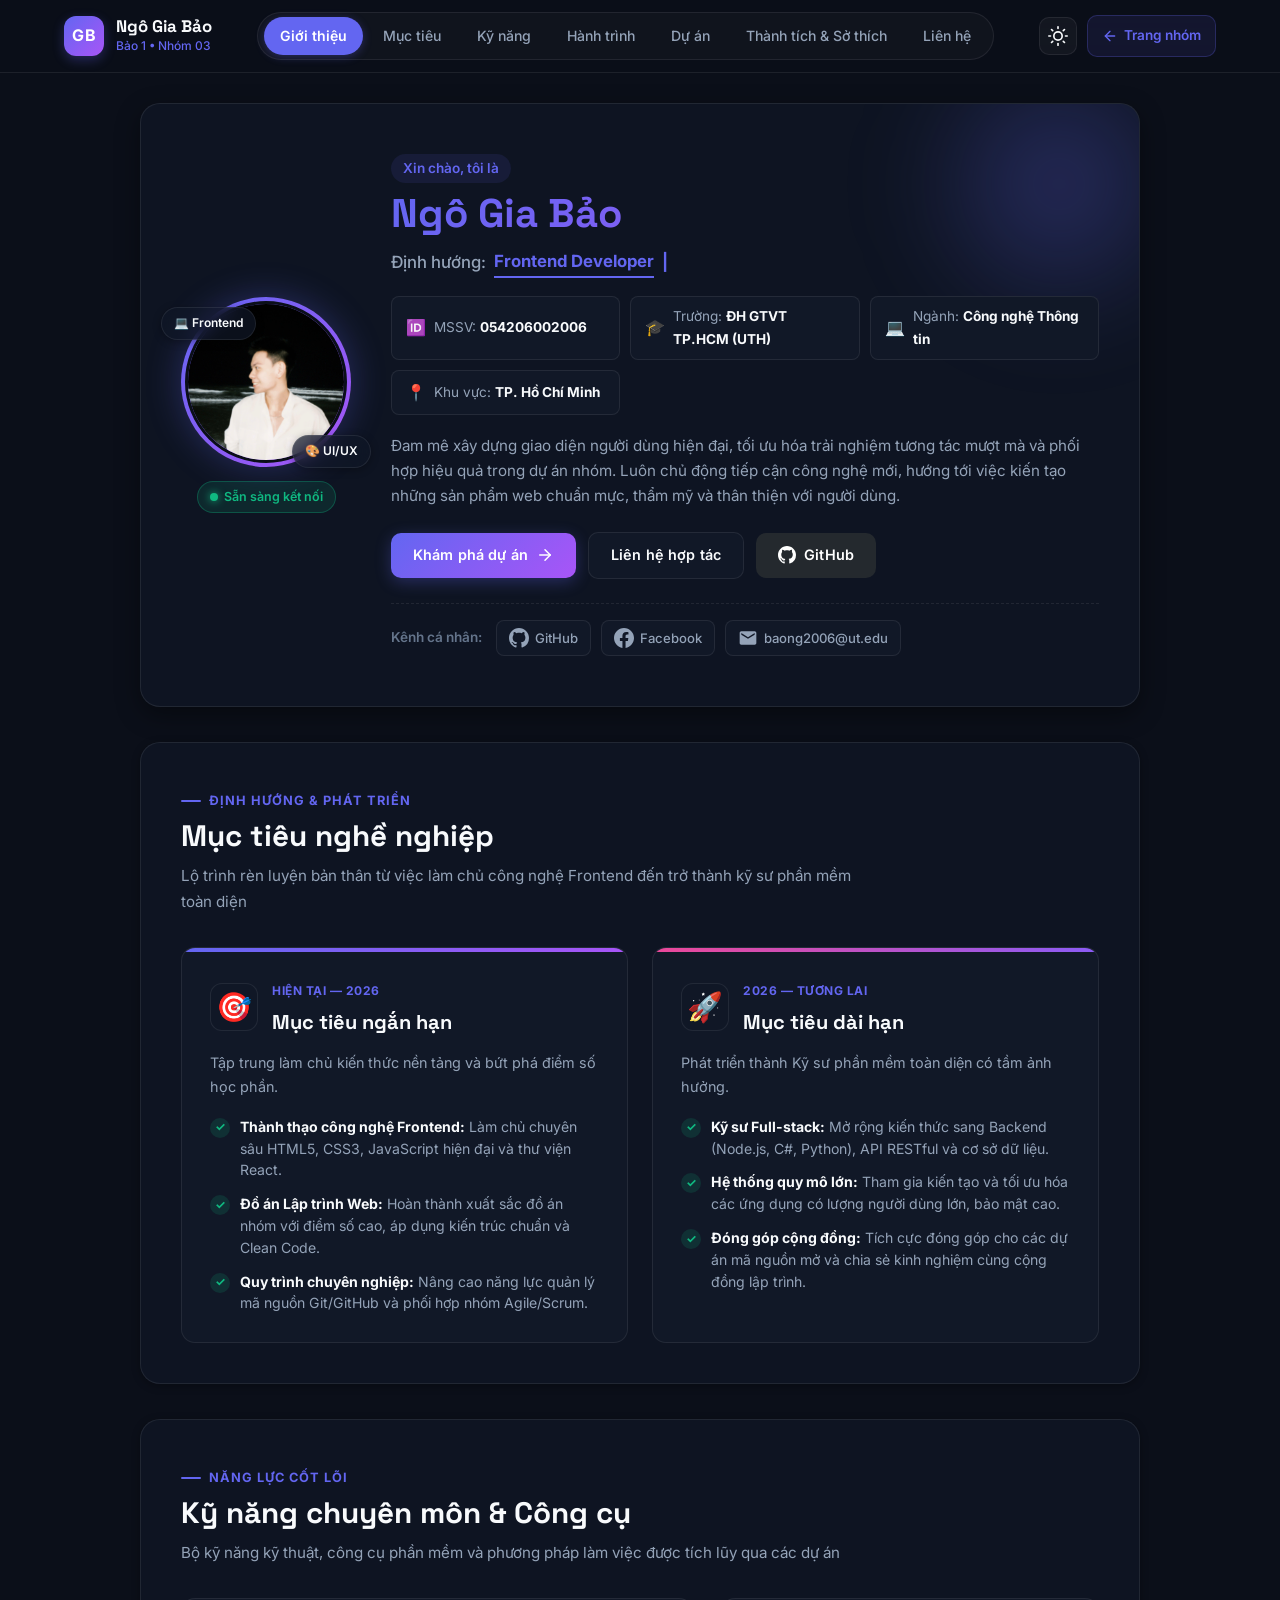
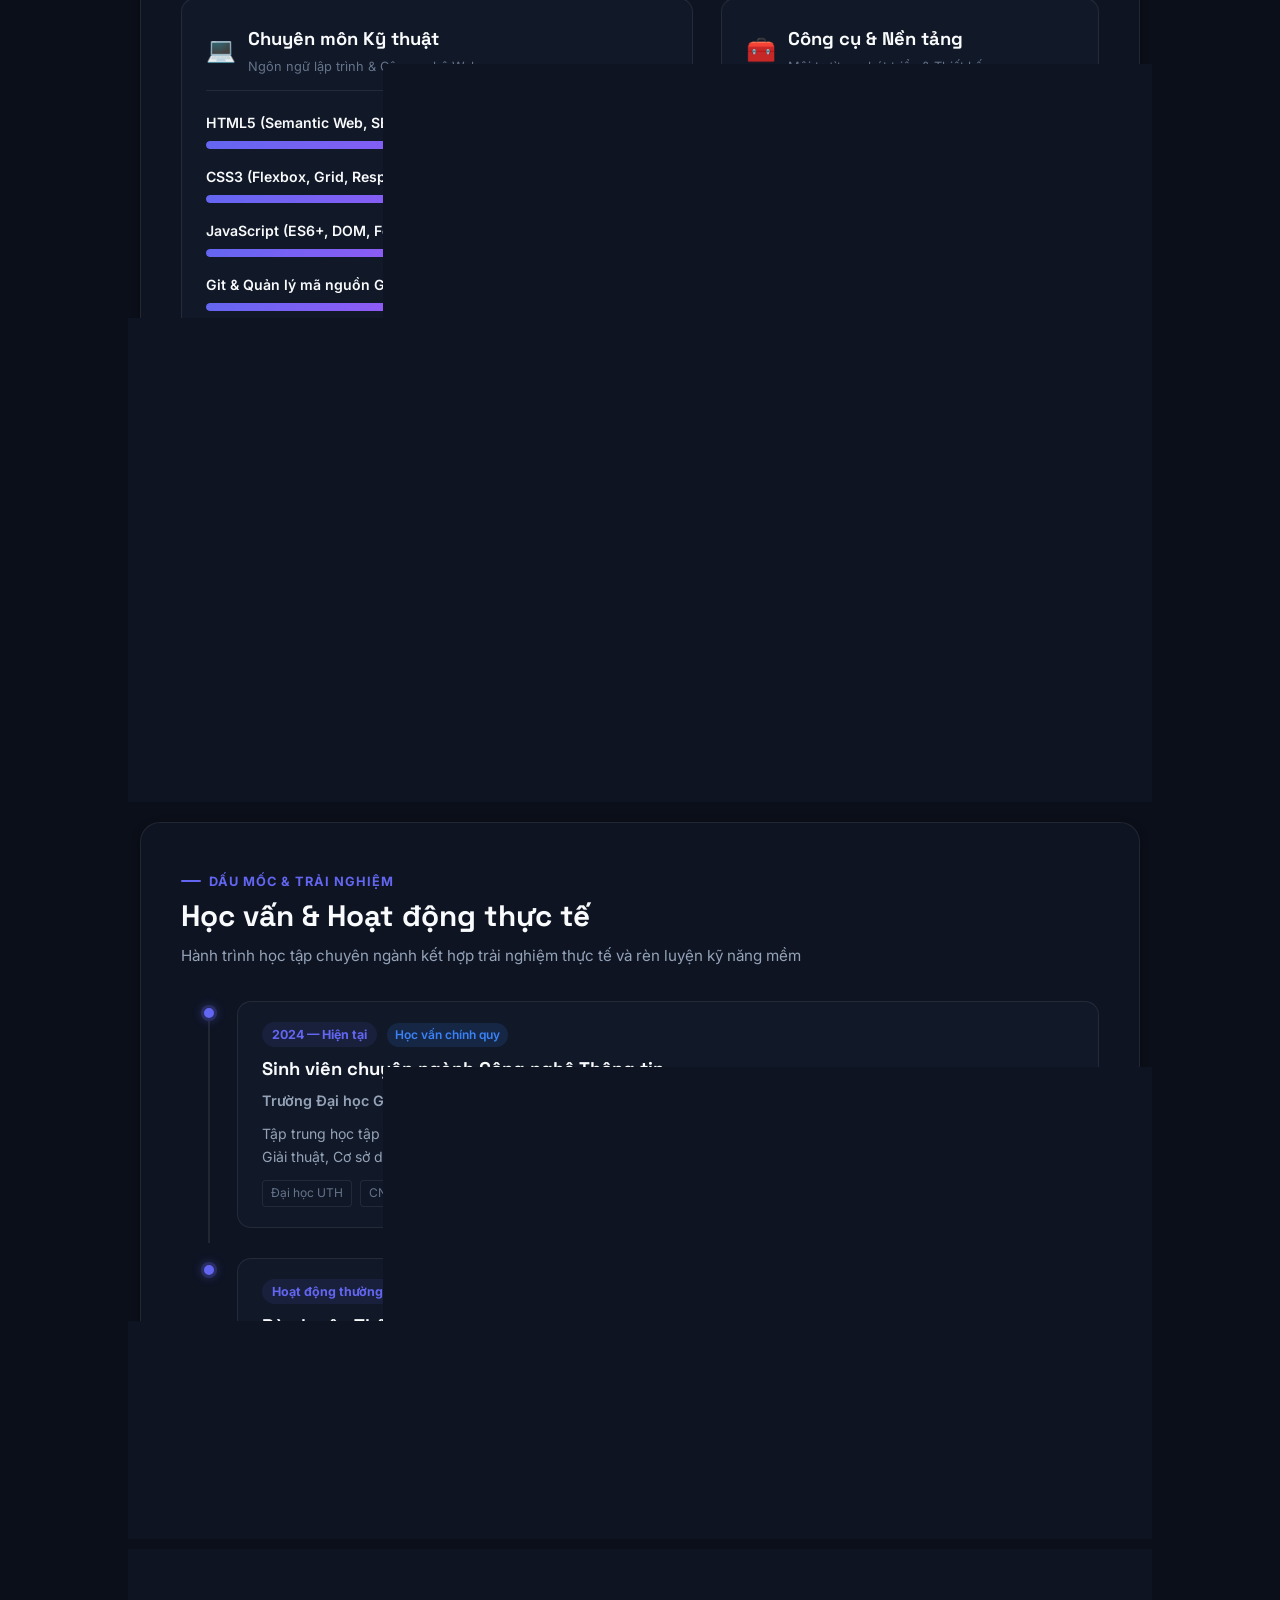
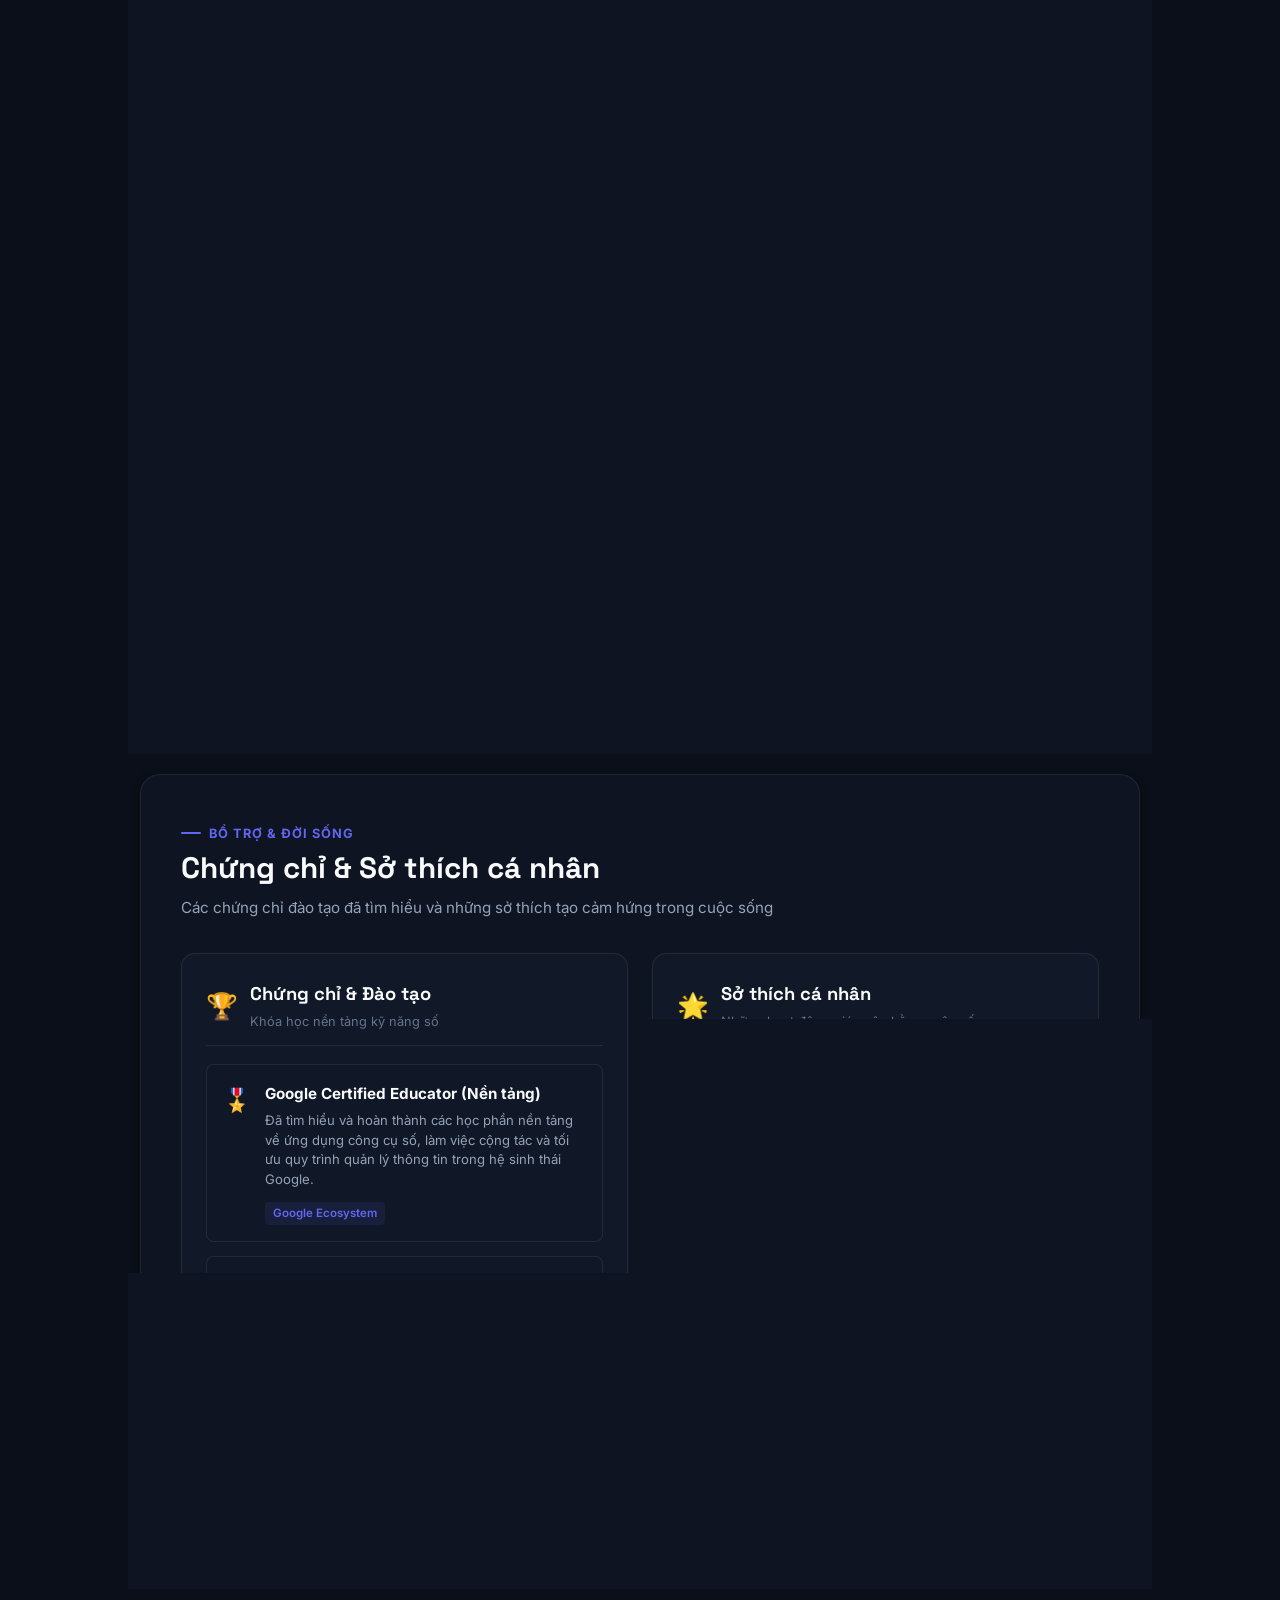
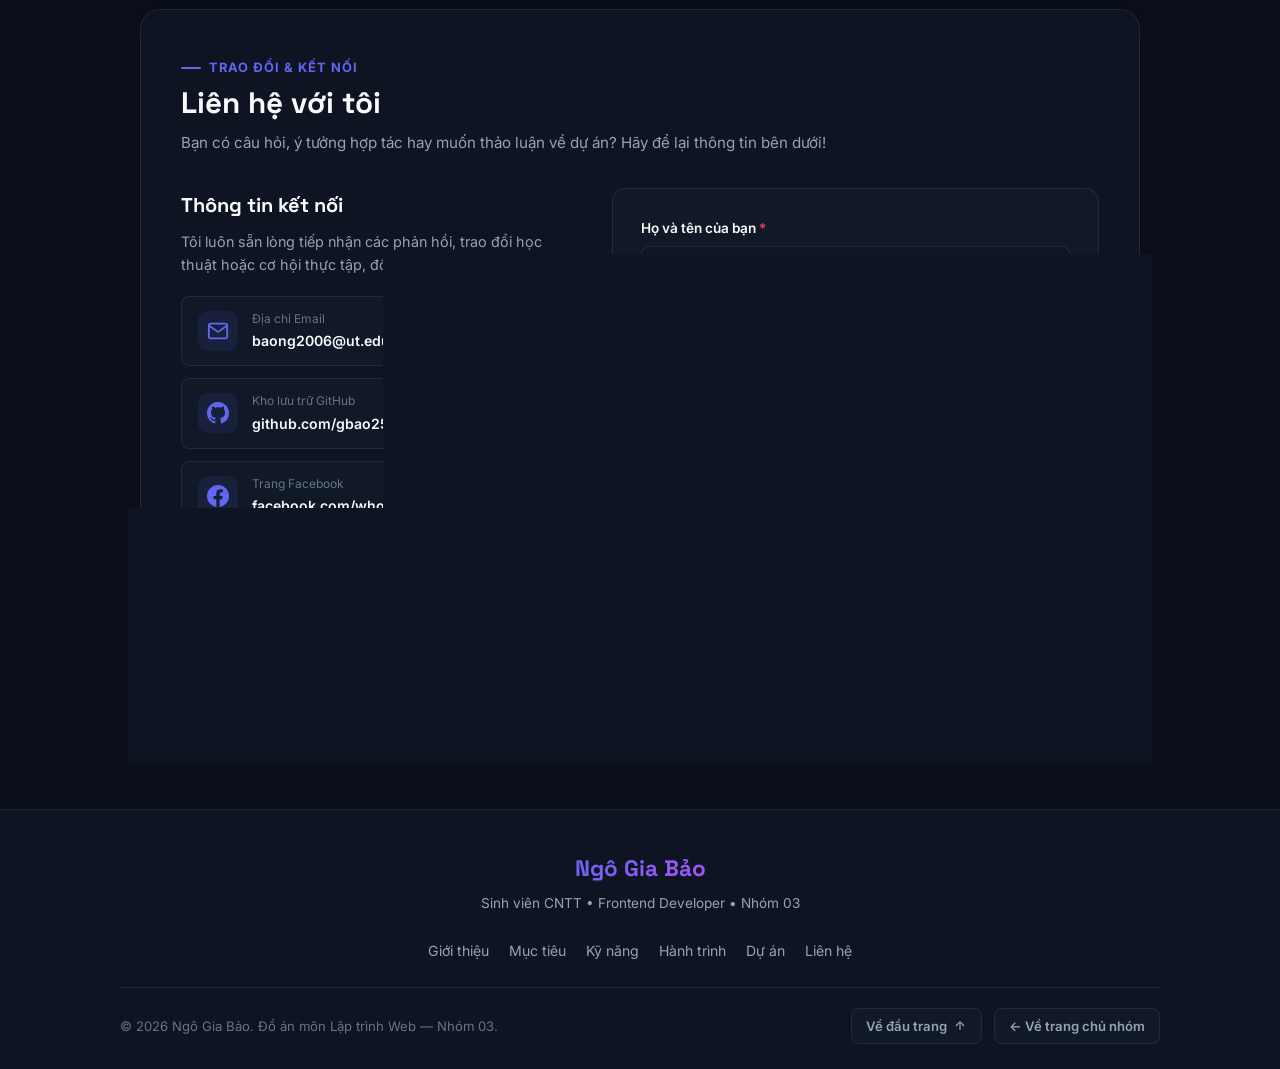
==== commit f28c200d: "update" ====
--- a/members/bao1.html
+++ b/members/bao1.html
@@ -454,54 +454,6 @@
           </div>
         </div>
 
-        <!-- Dấu mốc 2: Hoạt động tự do Freelance Fastlance -->
-        <div class="timeline-item">
-          <div class="timeline-marker">
-            <div class="marker-dot"></div>
-            <div class="marker-line"></div>
-          </div>
-          <div class="timeline-content">
-            <div class="timeline-badge-group">
-              <span class="timeline-period">Trải nghiệm tự do</span>
-              <span class="timeline-type type-work">Kinh nghiệm thực tế</span>
-            </div>
-            <h3 class="timeline-title">Freelance Thiết kế Giao diện Người dùng (UI/UX)</h3>
-            <h4 class="timeline-org">Nền tảng việc làm tự do Fastlance</h4>
-            <p class="timeline-desc">
-              Tham gia thiết kế các bản mẫu wireframe, banner quảng bá và tinh chỉnh giao diện website; rèn luyện kỹ năng tư vấn giải pháp bố cục, tiếp nhận yêu cầu từ người dùng và bàn giao sản phẩm đúng tiến độ cam kết.
-            </p>
-            <div class="timeline-tags">
-              <span>Fastlance</span>
-              <span>Figma</span>
-              <span>UI/UX Design</span>
-            </div>
-          </div>
-        </div>
-
-        <!-- Dấu mốc 3: Beta Playtest Golden Spatula -->
-        <div class="timeline-item">
-          <div class="timeline-marker">
-            <div class="marker-dot"></div>
-            <div class="marker-line"></div>
-          </div>
-          <div class="timeline-content">
-            <div class="timeline-badge-group">
-              <span class="timeline-period">Kiểm thử phần mềm</span>
-              <span class="timeline-type type-test">Đánh giá sản phẩm</span>
-            </div>
-            <h3 class="timeline-title">Beta Playtester — Đánh giá Trải nghiệm Người dùng</h3>
-            <h4 class="timeline-org">Dự án Golden Spatula (Nền tảng iOS)</h4>
-            <p class="timeline-desc">
-              Tham gia thử nghiệm các bản dựng Beta sớm, kiểm tra tính ổn định của luồng thao tác giao diện trên thiết bị di động, phát hiện và gửi báo cáo lỗi (bug report) chi tiết đến đội ngũ phát triển.
-            </p>
-            <div class="timeline-tags">
-              <span>iOS Testing</span>
-              <span>UX Audit</span>
-              <span>Bug Reporting</span>
-            </div>
-          </div>
-        </div>
-
         <!-- Dấu mốc 4: Chạy bộ rèn luyện Strava -->
         <div class="timeline-item">
           <div class="timeline-marker">
